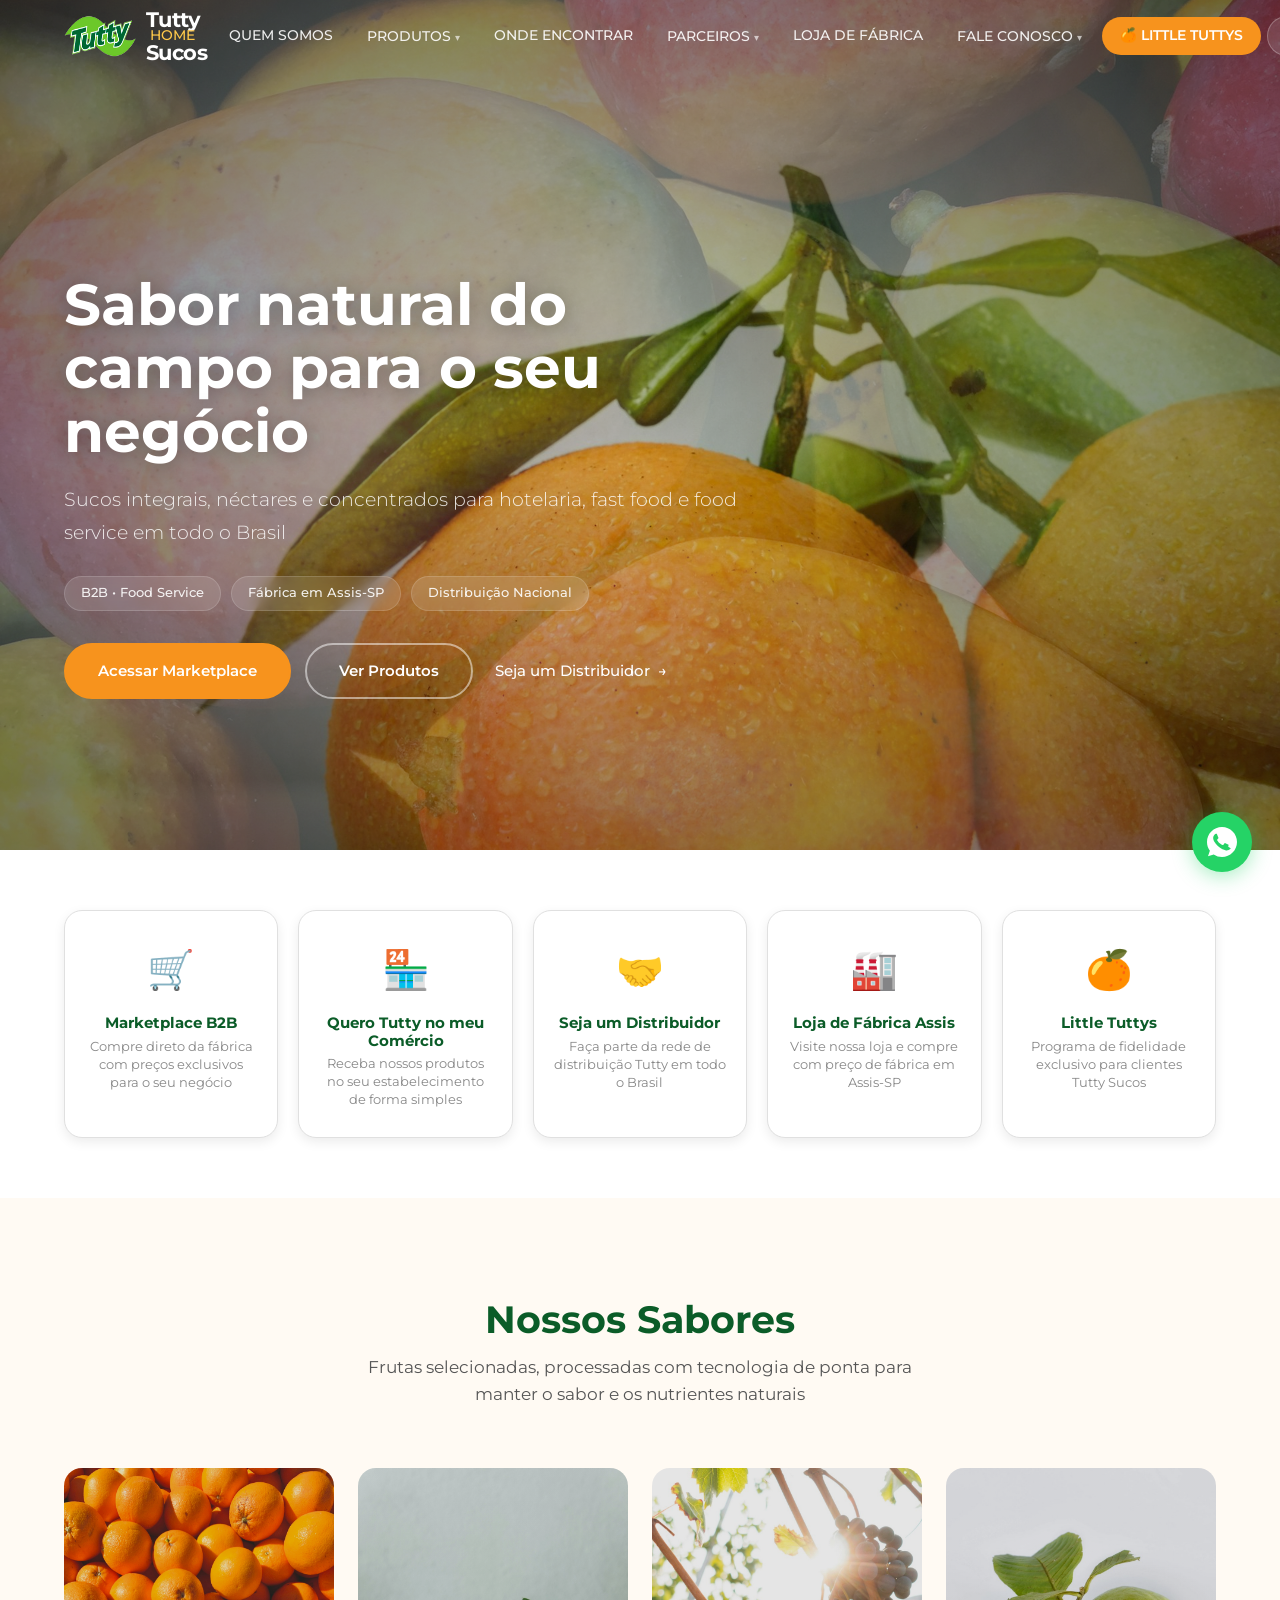
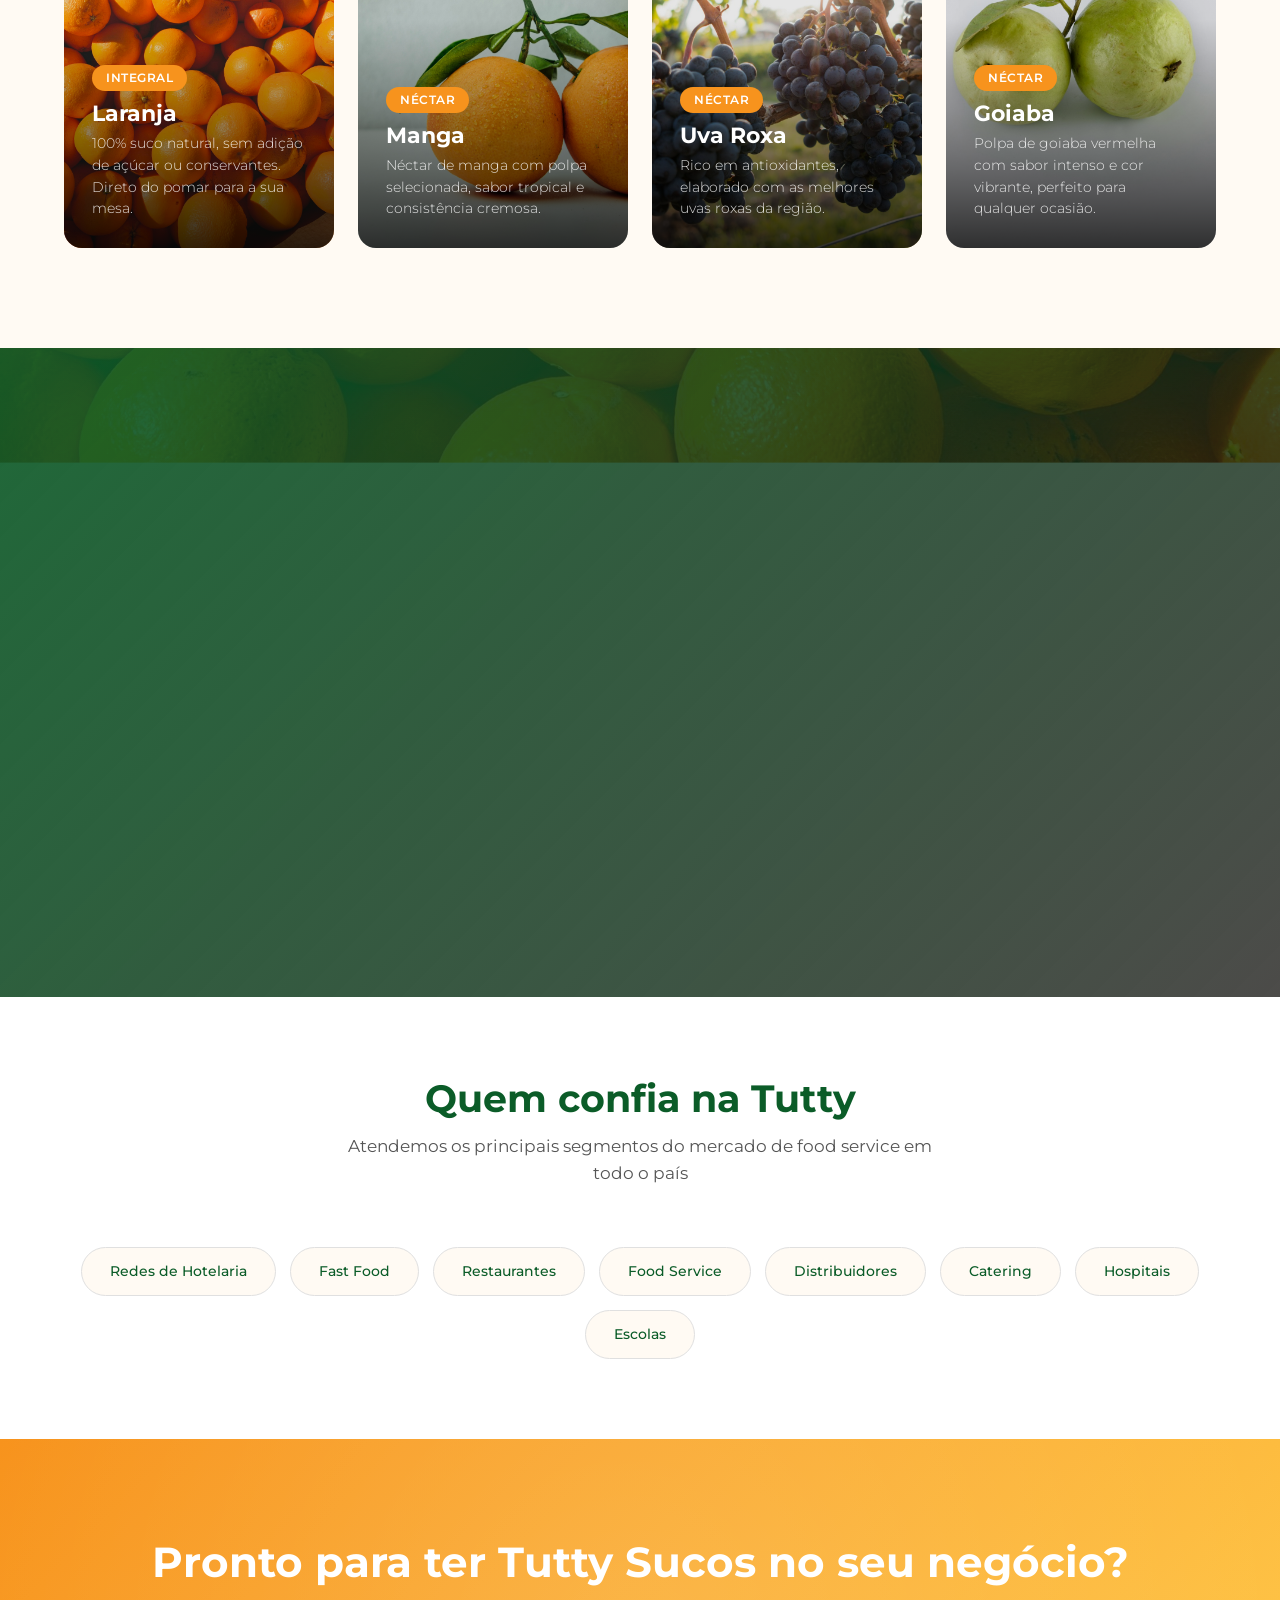
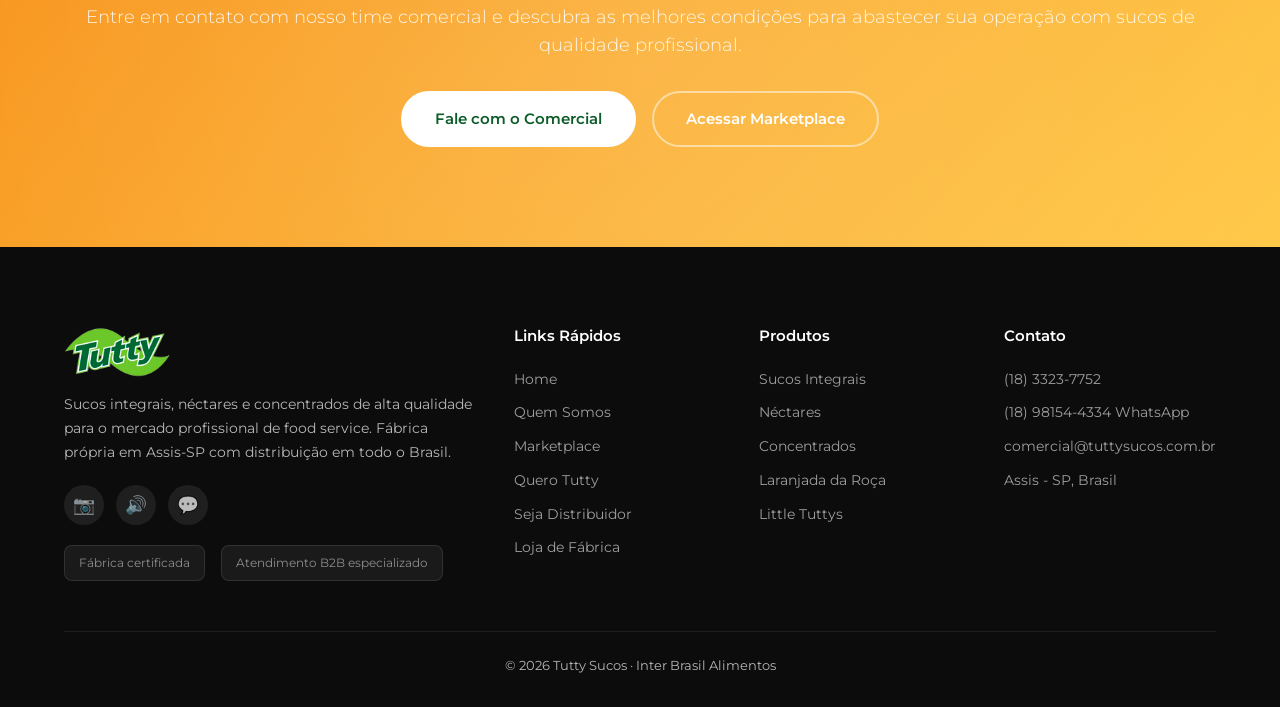
==== index.html @ 02f11715 "fix: broken links, hide prices for non-registered users - Replace all index-new.html references with" ====
<!DOCTYPE html>
<html lang="pt-BR">
<head>
  <meta charset="UTF-8">
  <meta name="viewport" content="width=device-width, initial-scale=1.0">
  <title>Tutty Sucos | Sucos Integrais, Néctares e Concentrados para Food Service</title>
  <meta name="description" content="Tutty Sucos - sucos integrais, néctares e concentrados para hotelaria, fast food e food service. Fábrica em Assis-SP com distribuição nacional. Compre direto no marketplace B2B.">
  <meta name="keywords" content="sucos integrais, néctares, concentrados, food service, hotelaria, fast food, B2B, Tutty Sucos, Assis SP">
  <meta name="author" content="Tutty Sucos - Inter Brasil Alimentos">
  <meta name="robots" content="index, follow">
  <meta property="og:title" content="Tutty Sucos | Sabor Natural do Campo para o Seu Negócio">
  <meta property="og:description" content="Sucos integrais, néctares e concentrados para hotelaria, fast food e food service em todo o Brasil.">
  <meta property="og:type" content="website">
  <meta property="og:image" content="assets/download-5.jpg">
  <link rel="preconnect" href="https://fonts.googleapis.com">
  <link rel="preconnect" href="https://fonts.gstatic.com" crossorigin>
  <link href="https://fonts.googleapis.com/css2?family=Montserrat:wght@300;400;500;600;700&display=swap" rel="stylesheet">
  <link rel="stylesheet" href="style.css">
</head>
<body>

  <!-- ═══════════════════════════════════════════════════
       NAVBAR
       ═══════════════════════════════════════════════════ -->
  <header>
    <nav class="navbar" id="navbar">
      <div class="container">
        <a href="index.html" class="nav-logo">
          <img src="images/brands/logo.png" alt="Tutty Sucos">
          <span>Tutty Sucos</span>
        </a>

        <div class="nav-links">
          <a href="index.html" class="active">HOME</a>

          <a href="#quem-somos">QUEM SOMOS</a>

          <div class="nav-dropdown">
            <a href="marketplace.html">PRODUTOS</a>
            <div class="dropdown-menu">
              <a href="marketplace.html#integrais">Integrais</a>
              <a href="marketplace.html#nectares">Néctares</a>
              <a href="marketplace.html#concentrados">Concentrados</a>
              <a href="marketplace.html#laranjada">Laranjada da Roça</a>
            </div>
          </div>

          <a href="#onde-encontrar">ONDE ENCONTRAR</a>

          <div class="nav-dropdown">
            <a href="#">PARCEIROS</a>
            <div class="dropdown-menu">
              <a href="quero-tutty.html">Quero Tutty</a>
              <a href="seja-distribuidor.html">Seja Distribuidor</a>
            </div>
          </div>

          <a href="loja-fabrica.html">LOJA DE FÁBRICA</a>

          <div class="nav-dropdown">
            <a href="#">FALE CONOSCO</a>
            <div class="dropdown-menu">
              <a href="#contato-comercial">Comercial</a>
              <a href="#contato-sac">SAC</a>
              <a href="#contato-trabalhe">Trabalhe Conosco</a>
            </div>
          </div>

          <a href="little-tuttys.html" class="nav-btn-littletuttys">&#127818; LITTLE TUTTYS</a>
          <a href="marketplace.html" class="nav-btn-marketplace">ACESSAR MARKETPLACE</a>
        </div>

        <button class="nav-toggle" aria-label="Abrir menu">
          <span></span>
          <span></span>
          <span></span>
        </button>
      </div>
    </nav>
  </header>

  <!-- ═══════════════════════════════════════════════════
       MOBILE MENU
       ═══════════════════════════════════════════════════ -->
  <div class="mobile-menu-overlay" id="mobileOverlay"></div>
  <div class="mobile-menu" id="mobileMenu">
    <button class="mobile-menu-close" aria-label="Fechar menu">&times;</button>
    <a href="index.html">HOME</a>
    <a href="#quem-somos">QUEM SOMOS</a>
    <a href="#" class="mobile-accordion-toggle">PRODUTOS</a>
    <div class="mobile-accordion-content">
      <a href="marketplace.html#integrais">Integrais</a>
      <a href="marketplace.html#nectares">Néctares</a>
      <a href="marketplace.html#concentrados">Concentrados</a>
      <a href="marketplace.html#laranjada">Laranjada da Roça</a>
    </div>
    <a href="#onde-encontrar">ONDE ENCONTRAR</a>
    <a href="#" class="mobile-accordion-toggle">PARCEIROS</a>
    <div class="mobile-accordion-content">
      <a href="quero-tutty.html">Quero Tutty</a>
      <a href="seja-distribuidor.html">Seja Distribuidor</a>
    </div>
    <a href="loja-fabrica.html">LOJA DE FÁBRICA</a>
    <a href="#" class="mobile-accordion-toggle">FALE CONOSCO</a>
    <div class="mobile-accordion-content">
      <a href="#contato-comercial">Comercial</a>
      <a href="#contato-sac">SAC</a>
      <a href="#contato-trabalhe">Trabalhe Conosco</a>
    </div>
    <a href="little-tuttys.html" class="nav-btn-littletuttys" style="display:inline-block;margin-top:20px;text-align:center;">&#127818; LITTLE TUTTYS</a>
    <a href="marketplace.html" class="nav-btn-marketplace" style="display:inline-block;margin-top:10px;text-align:center;">ACESSAR MARKETPLACE</a>
  </div>

  <!-- ═══════════════════════════════════════════════════
       HERO SECTION
       ═══════════════════════════════════════════════════ -->
  <main>
    <section class="hero">
      <div class="hero-bg" style="background-image: url('assets/download-5.jpg');"></div>
      <div class="hero-overlay"></div>
      <div class="hero-float" style="background-image: url('assets/download-1-2.jpg');"></div>
      <div class="container">
        <div class="hero-content reveal">
          <h1>Sabor natural do campo para o seu negócio</h1>
          <p>Sucos integrais, néctares e concentrados para hotelaria, fast food e food service em todo o Brasil</p>
          <div class="hero-badges">
            <span class="hero-badge">B2B &bull; Food Service</span>
            <span class="hero-badge">Fábrica em Assis-SP</span>
            <span class="hero-badge">Distribuição Nacional</span>
          </div>
          <div class="hero-buttons">
            <a href="marketplace.html" class="btn btn-primary">Acessar Marketplace</a>
            <a href="marketplace.html" class="btn btn-secondary">Ver Produtos</a>
            <a href="seja-distribuidor.html" class="btn btn-tertiary">Seja um Distribuidor</a>
          </div>
        </div>
      </div>
    </section>

    <!-- ═══════════════════════════════════════════════════
         HUB ACCESS BAR
         ═══════════════════════════════════════════════════ -->
    <section class="hub-bar">
      <div class="container">
        <div class="hub-grid reveal">
          <a href="marketplace.html" class="hub-card reveal reveal-delay-1">
            <span class="hub-icon">&#128722;</span>
            <h3>Marketplace B2B</h3>
            <p>Compre direto da fábrica com preços exclusivos para o seu negócio</p>
          </a>
          <a href="quero-tutty.html" class="hub-card reveal reveal-delay-2">
            <span class="hub-icon">&#127978;</span>
            <h3>Quero Tutty no meu Comércio</h3>
            <p>Receba nossos produtos no seu estabelecimento de forma simples</p>
          </a>
          <a href="seja-distribuidor.html" class="hub-card reveal reveal-delay-3">
            <span class="hub-icon">&#129309;</span>
            <h3>Seja um Distribuidor</h3>
            <p>Faça parte da rede de distribuição Tutty em todo o Brasil</p>
          </a>
          <a href="loja-fabrica.html" class="hub-card reveal reveal-delay-4">
            <span class="hub-icon">&#127981;</span>
            <h3>Loja de Fábrica Assis</h3>
            <p>Visite nossa loja e compre com preço de fábrica em Assis-SP</p>
          </a>
          <a href="little-tuttys.html" class="hub-card reveal reveal-delay-5">
            <span class="hub-icon">&#127818;</span>
            <h3>Little Tuttys</h3>
            <p>Programa de fidelidade exclusivo para clientes Tutty Sucos</p>
          </a>
        </div>
      </div>
    </section>

    <!-- ═══════════════════════════════════════════════════
         SABORES SECTION
         ═══════════════════════════════════════════════════ -->
    <section class="sabores section" id="sabores">
      <div class="container">
        <div class="section-header reveal">
          <h2>Nossos Sabores</h2>
          <p>Frutas selecionadas, processadas com tecnologia de ponta para manter o sabor e os nutrientes naturais</p>
        </div>
        <div class="sabores-grid">
          <div class="sabor-card reveal reveal-delay-1">
            <div class="sabor-card-bg" style="background-image: url('assets/download-2.jpg');"></div>
            <div class="sabor-card-overlay"></div>
            <div class="sabor-card-content">
              <span class="sabor-badge">Integral</span>
              <h3>Laranja</h3>
              <p>100% suco natural, sem adição de açúcar ou conservantes. Direto do pomar para a sua mesa.</p>
            </div>
          </div>
          <div class="sabor-card reveal reveal-delay-2">
            <div class="sabor-card-bg" style="background-image: url('assets/download-5.jpg');"></div>
            <div class="sabor-card-overlay"></div>
            <div class="sabor-card-content">
              <span class="sabor-badge">Néctar</span>
              <h3>Manga</h3>
              <p>Néctar de manga com polpa selecionada, sabor tropical e consistência cremosa.</p>
            </div>
          </div>
          <div class="sabor-card reveal reveal-delay-3">
            <div class="sabor-card-bg" style="background-image: url('assets/Descubra-o-que-a-UVA-faz-com-sua-PELE-3.jpg');"></div>
            <div class="sabor-card-overlay"></div>
            <div class="sabor-card-content">
              <span class="sabor-badge">Néctar</span>
              <h3>Uva Roxa</h3>
              <p>Rico em antioxidantes, elaborado com as melhores uvas roxas da região.</p>
            </div>
          </div>
          <div class="sabor-card reveal reveal-delay-4">
            <div class="sabor-card-bg" style="background-image: url('assets/goiaba-4.jpg');"></div>
            <div class="sabor-card-overlay"></div>
            <div class="sabor-card-content">
              <span class="sabor-badge">Néctar</span>
              <h3>Goiaba</h3>
              <p>Polpa de goiaba vermelha com sabor intenso e cor vibrante, perfeito para qualquer ocasião.</p>
            </div>
          </div>
        </div>
      </div>
    </section>

    <!-- ═══════════════════════════════════════════════════
         PARALLAX SECTION
         ═══════════════════════════════════════════════════ -->
    <section class="parallax-section">
      <div class="parallax-bg" style="background-image: url('assets/download-2.jpg');"></div>
      <div class="parallax-overlay"></div>
      <div class="container">
        <div class="parallax-content">
          <div class="parallax-text reveal">
            <h2>Da fazenda ao seu negócio</h2>
            <p>Controlamos cada etapa da cadeia produtiva, desde a seleção das frutas nos pomares até a entrega no seu estabelecimento. Nossa fábrica em Assis-SP opera com tecnologia de pasteurização que preserva vitaminas, minerais e o sabor autêntico de cada fruta.</p>
            <div class="parallax-badges">
              <span class="parallax-badge">Frutas Selecionadas</span>
              <span class="parallax-badge">Processo Pasteurizado</span>
              <span class="parallax-badge">Entrega Nacional</span>
            </div>
          </div>
          <div class="parallax-card reveal reveal-delay-2">
            <h3>Por que escolher Tutty?</h3>
            <ul>
              <li>Fábrica própria com controle de qualidade rigoroso</li>
              <li>Logística integrada com entrega em todo o Brasil</li>
              <li>Condições especiais para compras recorrentes</li>
              <li>Atendimento comercial especializado em food service</li>
              <li>Embalagens profissionais para hotelaria e restaurantes</li>
              <li>Programa de fidelidade Little Tuttys com benefícios exclusivos</li>
            </ul>
          </div>
        </div>
      </div>
    </section>

    <!-- ═══════════════════════════════════════════════════
         TRUST SECTION
         ═══════════════════════════════════════════════════ -->
    <section class="trust-section section" id="quem-confia">
      <div class="container">
        <div class="section-header reveal">
          <h2>Quem confia na Tutty</h2>
          <p>Atendemos os principais segmentos do mercado de food service em todo o país</p>
        </div>
        <div class="trust-chips reveal">
          <span class="chip">Redes de Hotelaria</span>
          <span class="chip">Fast Food</span>
          <span class="chip">Restaurantes</span>
          <span class="chip">Food Service</span>
          <span class="chip">Distribuidores</span>
          <span class="chip">Catering</span>
          <span class="chip">Hospitais</span>
          <span class="chip">Escolas</span>
        </div>
      </div>
    </section>

    <!-- ═══════════════════════════════════════════════════
         CTA SECTION
         ═══════════════════════════════════════════════════ -->
    <section class="cta-section">
      <div class="container">
        <div class="cta-content reveal">
          <h2>Pronto para ter Tutty Sucos no seu negócio?</h2>
          <p>Entre em contato com nosso time comercial e descubra as melhores condições para abastecer sua operação com sucos de qualidade profissional.</p>
          <div class="cta-buttons">
            <a href="https://wa.me/5518981544334" class="btn btn-white" target="_blank" rel="noopener">Fale com o Comercial</a>
            <a href="marketplace.html" class="btn btn-secondary">Acessar Marketplace</a>
          </div>
        </div>
      </div>
    </section>
  </main>

  <!-- ═══════════════════════════════════════════════════
       FOOTER
       ═══════════════════════════════════════════════════ -->
  <footer class="footer">
    <div class="container">
      <div class="footer-grid reveal">
        <div class="footer-brand">
          <img src="images/brands/logo-footer.png" alt="Tutty Sucos">
          <p>Sucos integrais, néctares e concentrados de alta qualidade para o mercado profissional de food service. Fábrica própria em Assis-SP com distribuição em todo o Brasil.</p>
          <div class="footer-social">
            <a href="https://www.instagram.com/tuttysucos/" target="_blank" rel="noopener" aria-label="Instagram">&#128247;</a>
            <a href="https://www.facebook.com/tuttysucos/" target="_blank" rel="noopener" aria-label="Facebook">&#128266;</a>
            <a href="https://wa.me/5518981544334" target="_blank" rel="noopener" aria-label="WhatsApp">&#128172;</a>
          </div>
          <div class="footer-seals">
            <span class="footer-seal">Fábrica certificada</span>
            <span class="footer-seal">Atendimento B2B especializado</span>
          </div>
        </div>
        <div class="footer-col">
          <h4>Links Rápidos</h4>
          <a href="index.html">Home</a>
          <a href="#quem-somos">Quem Somos</a>
          <a href="marketplace.html">Marketplace</a>
          <a href="quero-tutty.html">Quero Tutty</a>
          <a href="seja-distribuidor.html">Seja Distribuidor</a>
          <a href="loja-fabrica.html">Loja de Fábrica</a>
        </div>
        <div class="footer-col">
          <h4>Produtos</h4>
          <a href="marketplace.html#integrais">Sucos Integrais</a>
          <a href="marketplace.html#nectares">Néctares</a>
          <a href="marketplace.html#concentrados">Concentrados</a>
          <a href="marketplace.html#laranjada">Laranjada da Roça</a>
          <a href="little-tuttys.html">Little Tuttys</a>
        </div>
        <div class="footer-col">
          <h4>Contato</h4>
          <a href="tel:1833237752">(18) 3323-7752</a>
          <a href="https://wa.me/5518981544334" target="_blank" rel="noopener">(18) 98154-4334 WhatsApp</a>
          <a href="mailto:comercial@tuttysucos.com.br">comercial@tuttysucos.com.br</a>
          <a href="#">Assis - SP, Brasil</a>
        </div>
      </div>
      <div class="footer-bottom reveal">
        <p>&copy; 2026 Tutty Sucos &middot; Inter Brasil Alimentos</p>
      </div>
    </div>
  </footer>

  <!-- ═══════════════════════════════════════════════════
       WHATSAPP FLOATING BUTTON
       ═══════════════════════════════════════════════════ -->
  <a href="https://wa.me/5518981544334" class="whatsapp-float" target="_blank" rel="noopener" aria-label="Fale conosco pelo WhatsApp">
    <svg viewBox="0 0 32 32" xmlns="http://www.w3.org/2000/svg">
      <path d="M16.004 0h-.008C7.174 0 0 7.176 0 16c0 3.5 1.132 6.742 3.052 9.38L1.056 31.2l6.064-1.952A15.9 15.9 0 0016.004 32C24.826 32 32 24.822 32 16S24.826 0 16.004 0zm9.31 22.594c-.39 1.1-1.932 2.014-3.164 2.28-.844.18-1.946.322-5.656-1.216-4.746-1.966-7.8-6.78-8.034-7.094-.226-.314-1.896-2.524-1.896-4.814s1.2-3.414 1.626-3.882c.39-.428.924-.624 1.244-.624.15 0 .286.008.408.014.426.018.64.044.92.714.35.836 1.206 2.934 1.312 3.148.108.214.214.494.074.788-.132.3-.25.434-.464.682-.214.248-.418.438-.632.706-.196.232-.418.48-.176.916.242.434 1.076 1.776 2.312 2.878 1.59 1.416 2.928 1.856 3.344 2.062.316.156.694.132.944-.132.318-.338.71-.898 1.108-1.454.282-.396.64-.446.988-.3.352.142 2.234 1.054 2.616 1.246.382.192.636.29.73.446.092.156.092.906-.298 2.006z"/>
    </svg>
  </a>

  <script src="script.js"></script>
</body>
</html>
---- style.css ----
/* ═══════════════════════════════════════════════════
   TUTTY SUCOS — Site Oficial | Global Stylesheet
   ═══════════════════════════════════════════════════ */

/* --- Google Fonts --- */
@import url('https://fonts.googleapis.com/css2?family=Montserrat:wght@300;400;500;600;700&display=swap');

/* --- CSS Variables --- */
:root {
  --green-dark: #0B5C28;
  --green: #166534;
  --green-medium: #3b8d33;
  --green-light: #5fa85a;
  --orange: #f7931d;
  --orange-dark: #e07a0a;
  --yellow: #ffc94a;
  --purple: #6f3c8b;
  --pink-guava: #e8737a;
  --bg: #fffaf3;
  --text: #222222;
  --text-light: #555555;
  --text-muted: #888888;
  --white: #ffffff;
  --dark: #0c0c0c;
  --border: #e0e0e0;
  --shadow: 0 15px 30px rgba(0,0,0,0.15);
  --shadow-sm: 0 4px 12px rgba(0,0,0,0.08);
  --shadow-lg: 0 25px 50px rgba(0,0,0,0.2);
  --radius: 18px;
  --radius-pill: 999px;
  --transition: 0.3s cubic-bezier(0.4, 0, 0.2, 1);
  --container: 1200px;
  --header-h: 72px;
  --font: 'Montserrat', sans-serif;
}

/* --- Reset & Base --- */
*, *::before, *::after { box-sizing: border-box; margin: 0; padding: 0; }
html { scroll-behavior: smooth; font-size: 16px; }
body {
  font-family: var(--font);
  font-weight: 400;
  color: var(--text);
  background: var(--bg);
  line-height: 1.6;
  overflow-x: hidden;
  -webkit-font-smoothing: antialiased;
}
a { text-decoration: none; color: inherit; transition: var(--transition); }
img { max-width: 100%; height: auto; display: block; }
ul, ol { list-style: none; }
button, input, textarea, select {
  font-family: var(--font);
  font-size: 1rem;
  border: none;
  outline: none;
}
button { cursor: pointer; }
h1,h2,h3,h4,h5,h6 { font-weight: 700; line-height: 1.15; }

/* --- Container --- */
.container {
  width: 100%;
  max-width: var(--container);
  margin: 0 auto;
  padding: 0 24px;
}

/* --- Section Spacing --- */
.section {
  padding: 100px 0;
}
.section-dark {
  background: var(--dark);
  color: var(--white);
}

/* ═══════════════════════════════════════════════════
   NAVBAR
   ═══════════════════════════════════════════════════ */
.navbar {
  position: fixed;
  top: 0;
  left: 0;
  width: 100%;
  z-index: 1000;
  background: transparent;
  transition: background 0.4s, box-shadow 0.4s, backdrop-filter 0.4s;
  height: var(--header-h);
}
.navbar.scrolled {
  background: var(--green-dark);
  box-shadow: 0 2px 20px rgba(0,0,0,0.3);
  backdrop-filter: blur(12px);
}
.navbar .container {
  display: flex;
  align-items: center;
  justify-content: space-between;
  height: 100%;
}
.nav-logo {
  display: flex;
  align-items: center;
  gap: 10px;
}
.nav-logo img {
  height: 42px;
}
.nav-logo span {
  font-weight: 700;
  font-size: 1.3rem;
  color: var(--white);
  letter-spacing: -0.5px;
}
.nav-links {
  display: flex;
  align-items: center;
  gap: 6px;
}
.nav-links a {
  color: rgba(255,255,255,0.9);
  font-size: 0.85rem;
  font-weight: 500;
  padding: 8px 14px;
  border-radius: var(--radius-pill);
  white-space: nowrap;
  position: relative;
  transition: var(--transition);
}
.nav-links a:hover {
  color: var(--yellow);
  background: rgba(255,255,255,0.08);
}
.nav-links a.active {
  color: var(--yellow);
}

/* Dropdown */
.nav-dropdown {
  position: relative;
}
.nav-dropdown > a::after {
  content: '▾';
  margin-left: 4px;
  font-size: 0.7em;
  opacity: 0.7;
}
.dropdown-menu {
  position: absolute;
  top: 100%;
  left: 50%;
  transform: translateX(-50%) translateY(8px);
  background: rgba(11,92,40,0.95);
  backdrop-filter: blur(16px);
  border-radius: 14px;
  padding: 10px;
  min-width: 220px;
  opacity: 0;
  visibility: hidden;
  transition: 0.25s ease;
  box-shadow: var(--shadow-lg);
  border: 1px solid rgba(255,255,255,0.1);
}
.nav-dropdown:hover .dropdown-menu,
.nav-dropdown.open .dropdown-menu {
  opacity: 1;
  visibility: visible;
  transform: translateX(-50%) translateY(0);
}
.dropdown-menu a {
  display: block;
  padding: 10px 16px;
  border-radius: 8px;
  font-size: 0.85rem;
  color: rgba(255,255,255,0.85);
}
.dropdown-menu a:hover {
  background: rgba(255,255,255,0.12);
  color: var(--yellow);
}

/* Nav Special Buttons */
.nav-btn-littletuttys {
  background: var(--orange) !important;
  color: var(--white) !important;
  font-weight: 600 !important;
  padding: 8px 18px !important;
  border-radius: var(--radius-pill) !important;
}
.nav-btn-littletuttys:hover {
  background: var(--orange-dark) !important;
  transform: translateY(-1px);
}
.nav-btn-marketplace {
  background: rgba(255,255,255,0.12) !important;
  border: 1px solid rgba(255,255,255,0.25) !important;
  color: var(--white) !important;
  font-weight: 600 !important;
  padding: 8px 18px !important;
  border-radius: var(--radius-pill) !important;
}
.nav-btn-marketplace:hover {
  background: rgba(255,255,255,0.2) !important;
  border-color: var(--yellow) !important;
  color: var(--yellow) !important;
}

/* Mobile Menu Toggle */
.nav-toggle {
  display: none;
  background: none;
  border: none;
  color: var(--white);
  font-size: 1.8rem;
  cursor: pointer;
  padding: 4px;
  line-height: 1;
}
.nav-toggle span {
  display: block;
  width: 26px;
  height: 2px;
  background: var(--white);
  margin: 6px 0;
  border-radius: 2px;
  transition: var(--transition);
}

/* Mobile Menu */
.mobile-menu {
  position: fixed;
  top: 0;
  right: -100%;
  width: 85%;
  max-width: 380px;
  height: 100vh;
  background: var(--green-dark);
  z-index: 2000;
  transition: right 0.4s cubic-bezier(0.4,0,0.2,1);
  overflow-y: auto;
  padding: 80px 30px 40px;
}
.mobile-menu.open {
  right: 0;
}
.mobile-menu-overlay {
  position: fixed;
  inset: 0;
  background: rgba(0,0,0,0.6);
  z-index: 1999;
  opacity: 0;
  visibility: hidden;
  transition: 0.3s;
}
.mobile-menu-overlay.open {
  opacity: 1;
  visibility: visible;
}
.mobile-menu-close {
  position: absolute;
  top: 20px;
  right: 20px;
  background: none;
  border: none;
  color: var(--white);
  font-size: 2rem;
  cursor: pointer;
}
.mobile-menu a {
  display: block;
  color: rgba(255,255,255,0.9);
  padding: 14px 0;
  font-size: 1.05rem;
  font-weight: 500;
  border-bottom: 1px solid rgba(255,255,255,0.08);
}
.mobile-menu a:hover { color: var(--yellow); }
.mobile-accordion-content {
  display: none;
  padding-left: 16px;
}
.mobile-accordion-content.open {
  display: block;
}
.mobile-accordion-toggle::after {
  content: '+';
  float: right;
  font-size: 1.2rem;
  opacity: 0.6;
}
.mobile-accordion-toggle.open::after {
  content: '−';
}

/* ═══════════════════════════════════════════════════
   HERO SECTION
   ═══════════════════════════════════════════════════ */
.hero {
  position: relative;
  min-height: 100vh;
  display: flex;
  align-items: center;
  overflow: hidden;
  padding-top: var(--header-h);
}
.hero-bg {
  position: absolute;
  inset: 0;
  background-size: cover;
  background-position: center;
  background-repeat: no-repeat;
  animation: heroZoom 20s ease-in-out infinite alternate;
  z-index: 0;
}
@keyframes heroZoom {
  0% { transform: scale(1); }
  100% { transform: scale(1.06); }
}
.hero-overlay {
  position: absolute;
  inset: 0;
  background: radial-gradient(ellipse at center, rgba(0,0,0,0.2) 0%, rgba(0,0,0,0.85) 100%);
  z-index: 1;
}
.hero-float {
  position: absolute;
  inset: 0;
  background-size: cover;
  background-position: center;
  mix-blend-mode: screen;
  opacity: 0.35;
  animation: heroFloat 28s ease-in-out infinite alternate;
  z-index: 2;
}
@keyframes heroFloat {
  0% { transform: translate3d(0, 0, 0) scale(1.02); }
  33% { transform: translate3d(15px, -20px, 0) scale(1.04); }
  66% { transform: translate3d(-10px, 10px, 0) scale(1.01); }
  100% { transform: translate3d(5px, -15px, 0) scale(1.03); }
}
.hero-content {
  position: relative;
  z-index: 3;
  max-width: 680px;
  padding: 40px 0;
}
.hero h1 {
  font-size: clamp(2.2rem, 5vw, 3.6rem);
  color: var(--white);
  margin-bottom: 20px;
  font-weight: 700;
  line-height: 1.1;
  text-shadow: 0 2px 20px rgba(0,0,0,0.3);
}
.hero p {
  font-size: clamp(1rem, 2vw, 1.2rem);
  color: rgba(255,255,255,0.85);
  margin-bottom: 28px;
  line-height: 1.7;
  font-weight: 300;
}
.hero-badges {
  display: flex;
  gap: 10px;
  flex-wrap: wrap;
  margin-bottom: 32px;
}
.hero-badge {
  background: rgba(255,255,255,0.12);
  backdrop-filter: blur(8px);
  border: 1px solid rgba(255,255,255,0.15);
  color: rgba(255,255,255,0.9);
  padding: 6px 16px;
  border-radius: var(--radius-pill);
  font-size: 0.8rem;
  font-weight: 500;
}
.hero-buttons {
  display: flex;
  gap: 14px;
  flex-wrap: wrap;
}

/* Hero Compact (sub-pages) */
.hero-compact {
  min-height: 50vh;
  padding: 120px 0 60px;
}
.hero-compact h1 {
  font-size: clamp(1.8rem, 4vw, 2.8rem);
}

/* ═══════════════════════════════════════════════════
   BUTTONS
   ═══════════════════════════════════════════════════ */
.btn {
  display: inline-flex;
  align-items: center;
  gap: 8px;
  padding: 14px 32px;
  border-radius: var(--radius-pill);
  font-weight: 600;
  font-size: 0.95rem;
  transition: var(--transition);
  border: 2px solid transparent;
  cursor: pointer;
  white-space: nowrap;
}
.btn:hover {
  transform: translateY(-2px);
  box-shadow: var(--shadow);
}
.btn-primary {
  background: var(--orange);
  color: var(--white);
  border-color: var(--orange);
}
.btn-primary:hover {
  background: var(--orange-dark);
  border-color: var(--orange-dark);
}
.btn-secondary {
  background: transparent;
  color: var(--white);
  border-color: rgba(255,255,255,0.5);
}
.btn-secondary:hover {
  background: rgba(255,255,255,0.1);
  border-color: var(--white);
}
.btn-tertiary {
  background: transparent;
  color: var(--white);
  border: none;
  padding: 14px 8px;
  font-weight: 500;
}
.btn-tertiary:hover {
  color: var(--yellow);
}
.btn-tertiary::after {
  content: '→';
  transition: transform 0.3s;
}
.btn-tertiary:hover::after {
  transform: translateX(4px);
}
.btn-green {
  background: var(--green-dark);
  color: var(--white);
  border-color: var(--green-dark);
}
.btn-green:hover {
  background: var(--green);
}
.btn-white {
  background: var(--white);
  color: var(--green-dark);
  border-color: var(--white);
}
.btn-white:hover {
  background: var(--bg);
}
.btn-outline-green {
  background: transparent;
  color: var(--green-dark);
  border-color: var(--green-dark);
}
.btn-outline-green:hover {
  background: var(--green-dark);
  color: var(--white);
}
.btn-sm {
  padding: 10px 22px;
  font-size: 0.85rem;
}
.btn-lg {
  padding: 18px 42px;
  font-size: 1.05rem;
}

/* ═══════════════════════════════════════════════════
   HUB ACCESS BAR
   ═══════════════════════════════════════════════════ */
.hub-bar {
  padding: 60px 0;
  background: var(--white);
  margin-top: -50px;
  position: relative;
  z-index: 10;
}
.hub-grid {
  display: grid;
  grid-template-columns: repeat(5, 1fr);
  gap: 20px;
}
.hub-card {
  background: var(--white);
  border-radius: var(--radius);
  padding: 28px 20px;
  text-align: center;
  box-shadow: var(--shadow-sm);
  border: 1px solid var(--border);
  transition: var(--transition);
  cursor: pointer;
  text-decoration: none;
  color: var(--text);
}
.hub-card:hover {
  transform: translateY(-6px);
  box-shadow: var(--shadow);
  border-color: var(--orange);
}
.hub-icon {
  font-size: 2.4rem;
  margin-bottom: 14px;
  display: block;
}
.hub-card h3 {
  font-size: 0.95rem;
  font-weight: 700;
  margin-bottom: 6px;
  color: var(--green-dark);
}
.hub-card p {
  font-size: 0.8rem;
  color: var(--text-muted);
  line-height: 1.4;
}

/* ═══════════════════════════════════════════════════
   SABORES / FLAVOR CARDS
   ═══════════════════════════════════════════════════ */
.sabores {
  padding: 100px 0;
  background: var(--bg);
}
.section-header {
  text-align: center;
  margin-bottom: 60px;
}
.section-header h2 {
  font-size: clamp(1.6rem, 3.5vw, 2.4rem);
  color: var(--green-dark);
  margin-bottom: 12px;
}
.section-header p {
  font-size: 1.05rem;
  color: var(--text-light);
  max-width: 600px;
  margin: 0 auto;
}
.sabores-grid {
  display: grid;
  grid-template-columns: repeat(4, 1fr);
  gap: 24px;
}
.sabor-card {
  position: relative;
  border-radius: var(--radius);
  overflow: hidden;
  height: 380px;
  cursor: pointer;
  transition: var(--transition);
}
.sabor-card:hover {
  transform: translateY(-6px);
  box-shadow: var(--shadow-lg);
}
.sabor-card-bg {
  position: absolute;
  inset: 0;
  background-size: cover;
  background-position: center;
  transition: transform 0.6s ease;
}
.sabor-card:hover .sabor-card-bg {
  transform: scale(1.08);
}
.sabor-card-overlay {
  position: absolute;
  inset: 0;
  background: linear-gradient(to top, rgba(0,0,0,0.8) 0%, rgba(0,0,0,0.1) 60%);
  z-index: 1;
}
.sabor-card-content {
  position: absolute;
  bottom: 0;
  left: 0;
  right: 0;
  padding: 28px;
  z-index: 2;
  color: var(--white);
}
.sabor-badge {
  display: inline-block;
  background: var(--orange);
  color: var(--white);
  padding: 4px 14px;
  border-radius: var(--radius-pill);
  font-size: 0.72rem;
  font-weight: 600;
  text-transform: uppercase;
  letter-spacing: 0.5px;
  margin-bottom: 10px;
}
.sabor-card h3 {
  font-size: 1.4rem;
  margin-bottom: 6px;
}
.sabor-card p {
  font-size: 0.85rem;
  opacity: 0.85;
  font-weight: 300;
}

/* ═══════════════════════════════════════════════════
   PARALLAX SECTION
   ═══════════════════════════════════════════════════ */
.parallax-section {
  position: relative;
  padding: 120px 0;
  overflow: hidden;
}
.parallax-bg {
  position: absolute;
  inset: -50px 0;
  background-size: cover;
  background-position: center;
  background-attachment: fixed;
  z-index: 0;
}
.parallax-overlay {
  position: absolute;
  inset: 0;
  background: linear-gradient(135deg, rgba(11,92,40,0.92) 0%, rgba(0,0,0,0.7) 100%);
  z-index: 1;
}
.parallax-content {
  position: relative;
  z-index: 2;
  display: grid;
  grid-template-columns: 1fr 1fr;
  gap: 60px;
  align-items: center;
}
.parallax-text h2 {
  font-size: clamp(1.6rem, 3vw, 2.4rem);
  color: var(--white);
  margin-bottom: 20px;
}
.parallax-text p {
  color: rgba(255,255,255,0.8);
  font-size: 1rem;
  line-height: 1.8;
  margin-bottom: 28px;
  font-weight: 300;
}
.parallax-badges {
  display: flex;
  gap: 12px;
  flex-wrap: wrap;
}
.parallax-badge {
  background: rgba(255,255,255,0.12);
  backdrop-filter: blur(8px);
  border: 1px solid rgba(255,255,255,0.15);
  padding: 10px 20px;
  border-radius: var(--radius-pill);
  color: var(--white);
  font-size: 0.85rem;
  font-weight: 500;
}
.parallax-card {
  background: rgba(255,255,255,0.08);
  backdrop-filter: blur(12px);
  border: 1px solid rgba(255,255,255,0.12);
  border-radius: var(--radius);
  padding: 36px;
  color: var(--white);
}
.parallax-card h3 {
  font-size: 1.3rem;
  margin-bottom: 20px;
  color: var(--yellow);
}
.parallax-card ul {
  list-style: none;
}
.parallax-card li {
  padding: 10px 0;
  border-bottom: 1px solid rgba(255,255,255,0.08);
  font-size: 0.92rem;
  font-weight: 300;
  display: flex;
  align-items: center;
  gap: 10px;
}
.parallax-card li::before {
  content: '✓';
  color: var(--yellow);
  font-weight: 700;
}

/* ═══════════════════════════════════════════════════
   TRUST / CHIPS SECTION
   ═══════════════════════════════════════════════════ */
.trust-section {
  padding: 80px 0;
  background: var(--white);
}
.trust-chips {
  display: flex;
  flex-wrap: wrap;
  gap: 14px;
  justify-content: center;
}
.chip {
  background: var(--bg);
  border: 1px solid var(--border);
  padding: 12px 28px;
  border-radius: var(--radius-pill);
  font-size: 0.9rem;
  font-weight: 500;
  color: var(--green-dark);
  transition: var(--transition);
  cursor: default;
}
.chip:hover {
  background: var(--green-dark);
  color: var(--white);
  border-color: var(--green-dark);
  transform: translateY(-2px);
}

/* ═══════════════════════════════════════════════════
   CTA SECTION
   ═══════════════════════════════════════════════════ */
.cta-section {
  padding: 100px 0;
  background: linear-gradient(135deg, var(--orange) 0%, var(--yellow) 100%);
  text-align: center;
  position: relative;
  overflow: hidden;
}
.cta-section::before {
  content: '';
  position: absolute;
  top: -50%;
  left: -50%;
  width: 200%;
  height: 200%;
  background: radial-gradient(circle, rgba(255,255,255,0.1) 0%, transparent 50%);
  animation: ctaShine 8s linear infinite;
}
@keyframes ctaShine {
  0% { transform: rotate(0deg); }
  100% { transform: rotate(360deg); }
}
.cta-content {
  position: relative;
  z-index: 1;
}
.cta-section h2 {
  font-size: clamp(1.6rem, 3.5vw, 2.6rem);
  color: var(--white);
  margin-bottom: 16px;
}
.cta-section p {
  font-size: 1.1rem;
  color: rgba(255,255,255,0.9);
  margin-bottom: 32px;
  font-weight: 300;
}
.cta-buttons {
  display: flex;
  gap: 16px;
  justify-content: center;
  flex-wrap: wrap;
}

/* ═══════════════════════════════════════════════════
   BENEFITS GRID
   ═══════════════════════════════════════════════════ */
.benefits-grid {
  display: grid;
  grid-template-columns: repeat(auto-fit, minmax(260px, 1fr));
  gap: 24px;
}
.benefit-card {
  background: var(--white);
  border-radius: var(--radius);
  padding: 36px 28px;
  box-shadow: var(--shadow-sm);
  border: 1px solid var(--border);
  transition: var(--transition);
  text-align: center;
}
.benefit-card:hover {
  transform: translateY(-6px);
  box-shadow: var(--shadow);
  border-color: var(--orange);
}
.benefit-icon {
  width: 64px;
  height: 64px;
  background: linear-gradient(135deg, var(--green-dark), var(--green-medium));
  border-radius: 16px;
  display: flex;
  align-items: center;
  justify-content: center;
  margin: 0 auto 20px;
  font-size: 1.8rem;
  color: var(--white);
}
.benefit-card h3 {
  font-size: 1.05rem;
  color: var(--green-dark);
  margin-bottom: 10px;
}
.benefit-card p {
  font-size: 0.88rem;
  color: var(--text-light);
  line-height: 1.6;
}

/* ═══════════════════════════════════════════════════
   TIMELINE
   ═══════════════════════════════════════════════════ */
.timeline {
  display: flex;
  justify-content: space-between;
  position: relative;
  max-width: 900px;
  margin: 0 auto;
}
.timeline::before {
  content: '';
  position: absolute;
  top: 40px;
  left: 60px;
  right: 60px;
  height: 3px;
  background: var(--border);
}
.timeline-step {
  text-align: center;
  position: relative;
  z-index: 1;
  flex: 1;
  padding: 0 10px;
}
.timeline-num {
  width: 80px;
  height: 80px;
  background: linear-gradient(135deg, var(--green-dark), var(--green-medium));
  border-radius: 50%;
  display: flex;
  align-items: center;
  justify-content: center;
  margin: 0 auto 16px;
  font-size: 1.4rem;
  font-weight: 700;
  color: var(--white);
  box-shadow: 0 4px 15px rgba(11,92,40,0.3);
}
.timeline-step h3 {
  font-size: 0.95rem;
  color: var(--green-dark);
  margin-bottom: 6px;
}
.timeline-step p {
  font-size: 0.82rem;
  color: var(--text-muted);
}

/* ═══════════════════════════════════════════════════
   FORMS
   ═══════════════════════════════════════════════════ */
.form-section {
  padding: 80px 0;
  background: var(--white);
}
.form-container {
  max-width: 680px;
  margin: 0 auto;
  background: var(--white);
  border-radius: var(--radius);
  padding: 48px;
  box-shadow: var(--shadow);
  border: 1px solid var(--border);
}
.form-grid {
  display: grid;
  grid-template-columns: 1fr 1fr;
  gap: 20px;
}
.form-group {
  margin-bottom: 20px;
}
.form-group.full {
  grid-column: 1 / -1;
}
.form-group label {
  display: block;
  font-size: 0.85rem;
  font-weight: 600;
  color: var(--text);
  margin-bottom: 6px;
}
.form-group input,
.form-group select,
.form-group textarea {
  width: 100%;
  padding: 12px 16px;
  border: 2px solid var(--border);
  border-radius: 12px;
  font-size: 0.95rem;
  background: var(--bg);
  transition: var(--transition);
  color: var(--text);
}
.form-group input:focus,
.form-group select:focus,
.form-group textarea:focus {
  border-color: var(--green);
  box-shadow: 0 0 0 3px rgba(22,101,52,0.1);
}
.form-group textarea {
  min-height: 120px;
  resize: vertical;
}
.form-note {
  text-align: center;
  margin-top: 20px;
  font-size: 0.85rem;
  color: var(--text-muted);
}

/* ═══════════════════════════════════════════════════
   ACCORDION (FAQ)
   ═══════════════════════════════════════════════════ */
.accordion {
  max-width: 740px;
  margin: 0 auto;
}
.accordion-item {
  border-bottom: 1px solid var(--border);
}
.accordion-trigger {
  width: 100%;
  background: none;
  padding: 20px 0;
  display: flex;
  justify-content: space-between;
  align-items: center;
  font-size: 1rem;
  font-weight: 600;
  color: var(--text);
  cursor: pointer;
  text-align: left;
}
.accordion-trigger::after {
  content: '+';
  font-size: 1.5rem;
  color: var(--green);
  transition: var(--transition);
  flex-shrink: 0;
  margin-left: 16px;
}
.accordion-trigger.active::after {
  content: '−';
  transform: rotate(180deg);
}
.accordion-content {
  max-height: 0;
  overflow: hidden;
  transition: max-height 0.35s ease;
}
.accordion-content p {
  padding: 0 0 20px;
  font-size: 0.92rem;
  color: var(--text-light);
  line-height: 1.7;
}

/* ═══════════════════════════════════════════════════
   LOGIN BOX
   ═══════════════════════════════════════════════════ */
.login-box {
  max-width: 440px;
  margin: -40px auto 60px;
  background: var(--white);
  border-radius: var(--radius);
  padding: 42px;
  box-shadow: var(--shadow-lg);
  position: relative;
  z-index: 10;
  border: 1px solid var(--border);
}
.login-box h2 {
  text-align: center;
  font-size: 1.3rem;
  color: var(--green-dark);
  margin-bottom: 28px;
}
.login-box .form-group {
  margin-bottom: 18px;
}
.login-box .btn {
  width: 100%;
  justify-content: center;
}
.login-links {
  text-align: center;
  margin-top: 20px;
  font-size: 0.85rem;
}
.login-links a {
  color: var(--green);
  font-weight: 500;
}
.login-links a:hover {
  color: var(--orange);
}

/* ═══════════════════════════════════════════════════
   PRODUCT GRID (Marketplace/Loja)
   ═══════════════════════════════════════════════════ */
.products-grid {
  display: grid;
  grid-template-columns: repeat(4, 1fr);
  gap: 24px;
}
.product-card {
  background: var(--white);
  border-radius: var(--radius);
  overflow: hidden;
  box-shadow: var(--shadow-sm);
  border: 1px solid var(--border);
  transition: var(--transition);
}
.product-card:hover {
  transform: translateY(-4px);
  box-shadow: var(--shadow);
}
.product-img {
  height: 200px;
  background: linear-gradient(135deg, #f0f7f0, #e8f5e8);
  display: flex;
  align-items: center;
  justify-content: center;
  overflow: hidden;
}
.product-img img {
  max-height: 160px;
  object-fit: contain;
  transition: transform 0.4s;
}
.product-card:hover .product-img img {
  transform: scale(1.08);
}
.product-info {
  padding: 20px;
}
.product-info h3 {
  font-size: 0.95rem;
  color: var(--text);
  margin-bottom: 4px;
}
.product-volume {
  font-size: 0.8rem;
  color: var(--text-muted);
  margin-bottom: 10px;
}
.product-price {
  font-size: 1.1rem;
  font-weight: 700;
  color: var(--green-dark);
  margin-bottom: 12px;
}
.product-price .old {
  font-size: 0.8rem;
  color: var(--text-muted);
  text-decoration: line-through;
  font-weight: 400;
  margin-left: 6px;
}

/* Little Tuttys badge on product */
.littletuttys-badge {
  display: inline-flex;
  align-items: center;
  gap: 4px;
  background: #fff3e0;
  color: var(--orange);
  padding: 4px 10px;
  border-radius: var(--radius-pill);
  font-size: 0.72rem;
  font-weight: 600;
  margin-bottom: 10px;
}

/* ═══════════════════════════════════════════════════
   MAP SVG
   ═══════════════════════════════════════════════════ */
.map-section {
  padding: 80px 0;
  background: var(--bg);
  text-align: center;
}
.map-container {
  max-width: 600px;
  margin: 0 auto;
}
.map-state {
  fill: #ddd;
  stroke: #fff;
  stroke-width: 1;
  transition: fill 0.3s;
  cursor: pointer;
}
.map-state.active {
  fill: var(--green);
}
.map-state:hover {
  fill: var(--orange);
}
.map-tooltip {
  position: absolute;
  background: var(--dark);
  color: var(--white);
  padding: 10px 16px;
  border-radius: 8px;
  font-size: 0.82rem;
  pointer-events: none;
  z-index: 100;
  white-space: nowrap;
}

/* ═══════════════════════════════════════════════════
   LITTLE TUTTYS SPECIFIC
   ═══════════════════════════════════════════════════ */
.levels-grid {
  display: grid;
  grid-template-columns: repeat(3, 1fr);
  gap: 24px;
}
.level-card {
  background: var(--white);
  border-radius: var(--radius);
  padding: 36px 28px;
  text-align: center;
  box-shadow: var(--shadow-sm);
  border: 2px solid var(--border);
  transition: var(--transition);
}
.level-card:hover {
  transform: translateY(-6px);
  box-shadow: var(--shadow);
}
.level-card.semente { border-top: 4px solid #8bc34a; }
.level-card.fruta { border-top: 4px solid var(--orange); }
.level-card.suco { border-top: 4px solid var(--yellow); }
.level-emoji {
  font-size: 3rem;
  margin-bottom: 14px;
  display: block;
}
.level-card h3 {
  font-size: 1.15rem;
  color: var(--green-dark);
  margin-bottom: 6px;
}
.level-range {
  font-size: 0.82rem;
  color: var(--text-muted);
  margin-bottom: 16px;
}
.level-card ul {
  text-align: left;
}
.level-card li {
  padding: 6px 0;
  font-size: 0.85rem;
  color: var(--text-light);
  display: flex;
  align-items: flex-start;
  gap: 8px;
}
.level-card li::before {
  content: '✓';
  color: var(--green-medium);
  font-weight: 700;
  flex-shrink: 0;
}

/* Resgate Grid */
.resgate-grid {
  display: grid;
  grid-template-columns: repeat(auto-fit, minmax(220px, 1fr));
  gap: 20px;
}
.resgate-card {
  background: var(--white);
  border-radius: var(--radius);
  padding: 24px;
  text-align: center;
  box-shadow: var(--shadow-sm);
  border: 1px solid var(--border);
  transition: var(--transition);
}
.resgate-card:hover {
  transform: translateY(-4px);
  box-shadow: var(--shadow);
}
.resgate-points {
  background: linear-gradient(135deg, var(--orange), var(--yellow));
  color: var(--white);
  width: 56px;
  height: 56px;
  border-radius: 50%;
  display: flex;
  align-items: center;
  justify-content: center;
  font-weight: 700;
  font-size: 1.1rem;
  margin: 0 auto 14px;
}
.resgate-card h4 {
  font-size: 0.92rem;
  color: var(--text);
  margin-bottom: 4px;
}
.resgate-card p {
  font-size: 0.8rem;
  color: var(--text-muted);
}

/* Missions */
.missions-grid {
  display: grid;
  grid-template-columns: repeat(2, 1fr);
  gap: 16px;
}
.mission-card {
  background: var(--white);
  border-radius: 14px;
  padding: 20px 24px;
  display: flex;
  align-items: center;
  gap: 16px;
  box-shadow: var(--shadow-sm);
  border: 1px solid var(--border);
  transition: var(--transition);
}
.mission-card:hover {
  border-color: var(--orange);
}
.mission-emoji {
  font-size: 2rem;
  flex-shrink: 0;
}
.mission-card h4 {
  font-size: 0.88rem;
  color: var(--text);
  margin-bottom: 3px;
}
.mission-card p {
  font-size: 0.78rem;
  color: var(--green);
  font-weight: 600;
}

/* ═══════════════════════════════════════════════════
   REQUIREMENTS LIST
   ═══════════════════════════════════════════════════ */
.requirements-list {
  max-width: 600px;
  margin: 0 auto;
}
.requirements-list li {
  display: flex;
  align-items: flex-start;
  gap: 14px;
  padding: 14px 0;
  border-bottom: 1px solid var(--border);
  font-size: 0.95rem;
  color: var(--text);
}
.requirements-list li::before {
  content: '●';
  color: var(--green);
  font-weight: 700;
  flex-shrink: 0;
  margin-top: 2px;
}

/* ═══════════════════════════════════════════════════
   FOOTER
   ═══════════════════════════════════════════════════ */
.footer {
  background: var(--dark);
  color: rgba(255,255,255,0.7);
  padding: 80px 0 30px;
}
.footer-grid {
  display: grid;
  grid-template-columns: 2fr 1fr 1fr 1fr;
  gap: 40px;
  margin-bottom: 50px;
}
.footer-brand img {
  height: 50px;
  margin-bottom: 16px;
}
.footer-brand p {
  font-size: 0.88rem;
  line-height: 1.7;
  margin-bottom: 20px;
}
.footer-social {
  display: flex;
  gap: 12px;
}
.footer-social a {
  width: 40px;
  height: 40px;
  background: rgba(255,255,255,0.08);
  border-radius: 50%;
  display: flex;
  align-items: center;
  justify-content: center;
  font-size: 1.1rem;
  color: rgba(255,255,255,0.7);
  transition: var(--transition);
}
.footer-social a:hover {
  background: var(--orange);
  color: var(--white);
  transform: translateY(-2px);
}
.footer-col h4 {
  color: var(--white);
  font-size: 0.95rem;
  margin-bottom: 18px;
  font-weight: 600;
}
.footer-col a {
  display: block;
  padding: 6px 0;
  font-size: 0.85rem;
  color: rgba(255,255,255,0.6);
  transition: var(--transition);
}
.footer-col a:hover {
  color: var(--yellow);
  padding-left: 4px;
}
.footer-seals {
  display: flex;
  gap: 16px;
  margin-top: 20px;
}
.footer-seal {
  background: rgba(255,255,255,0.06);
  border: 1px solid rgba(255,255,255,0.1);
  padding: 8px 14px;
  border-radius: 8px;
  font-size: 0.72rem;
  color: rgba(255,255,255,0.5);
}
.footer-bottom {
  border-top: 1px solid rgba(255,255,255,0.08);
  padding-top: 24px;
  text-align: center;
  font-size: 0.8rem;
}

/* ═══════════════════════════════════════════════════
   WHATSAPP FLOATING BUTTON
   ═══════════════════════════════════════════════════ */
.whatsapp-float {
  position: fixed;
  bottom: 28px;
  right: 28px;
  width: 60px;
  height: 60px;
  background: #25D366;
  border-radius: 50%;
  display: flex;
  align-items: center;
  justify-content: center;
  z-index: 999;
  box-shadow: 0 4px 20px rgba(37,211,102,0.4);
  transition: var(--transition);
  color: var(--white);
  font-size: 1.6rem;
}
.whatsapp-float:hover {
  transform: scale(1.1);
  box-shadow: 0 6px 30px rgba(37,211,102,0.5);
}
.whatsapp-float svg {
  width: 30px;
  height: 30px;
  fill: var(--white);
}

/* ═══════════════════════════════════════════════════
   SCROLL REVEAL ANIMATIONS
   ═══════════════════════════════════════════════════ */
.reveal {
  opacity: 0;
  transform: translateY(30px);
  transition: opacity 0.8s ease, transform 0.8s ease;
}
.reveal.visible {
  opacity: 1;
  transform: translateY(0);
}
.reveal-delay-1 { transition-delay: 0.1s; }
.reveal-delay-2 { transition-delay: 0.2s; }
.reveal-delay-3 { transition-delay: 0.3s; }
.reveal-delay-4 { transition-delay: 0.4s; }
.reveal-delay-5 { transition-delay: 0.5s; }

/* ═══════════════════════════════════════════════════
   LOCATION / MAP EMBED
   ═══════════════════════════════════════════════════ */
.location-grid {
  display: grid;
  grid-template-columns: 1fr 1fr;
  gap: 40px;
  align-items: center;
}
.location-map {
  border-radius: var(--radius);
  overflow: hidden;
  box-shadow: var(--shadow);
  height: 350px;
  background: #e8e8e8;
}
.location-map iframe {
  width: 100%;
  height: 100%;
  border: 0;
}
.location-info h3 {
  font-size: 1.2rem;
  color: var(--green-dark);
  margin-bottom: 16px;
}
.location-info p {
  font-size: 0.92rem;
  color: var(--text-light);
  line-height: 1.7;
  margin-bottom: 8px;
}

/* ═══════════════════════════════════════════════════
   SIDEBAR LAYOUT (Marketplace)
   ═══════════════════════════════════════════════════ */
.marketplace-layout {
  display: grid;
  grid-template-columns: 240px 1fr;
  gap: 30px;
  padding: 40px 0;
}
.marketplace-sidebar {
  background: var(--white);
  border-radius: var(--radius);
  padding: 24px;
  box-shadow: var(--shadow-sm);
  border: 1px solid var(--border);
  align-self: start;
  position: sticky;
  top: calc(var(--header-h) + 20px);
}
.marketplace-sidebar a {
  display: flex;
  align-items: center;
  gap: 10px;
  padding: 12px 14px;
  border-radius: 10px;
  font-size: 0.88rem;
  font-weight: 500;
  color: var(--text);
  transition: var(--transition);
}
.marketplace-sidebar a:hover,
.marketplace-sidebar a.active {
  background: rgba(22,101,52,0.08);
  color: var(--green-dark);
}
.marketplace-sidebar a.active {
  font-weight: 600;
}
.order-summary-bar {
  position: fixed;
  bottom: 0;
  left: 0;
  right: 0;
  background: var(--green-dark);
  color: var(--white);
  padding: 14px 24px;
  display: flex;
  align-items: center;
  justify-content: space-between;
  z-index: 900;
  box-shadow: 0 -4px 20px rgba(0,0,0,0.2);
}

/* ═══════════════════════════════════════════════════
   UTILITY CLASSES
   ═══════════════════════════════════════════════════ */
.text-center { text-align: center; }
.text-left { text-align: left; }
.mb-0 { margin-bottom: 0; }
.mb-1 { margin-bottom: 8px; }
.mb-2 { margin-bottom: 16px; }
.mb-3 { margin-bottom: 24px; }
.mb-4 { margin-bottom: 32px; }
.mb-5 { margin-bottom: 48px; }
.mt-3 { margin-top: 24px; }
.mt-4 { margin-top: 32px; }
.pt-0 { padding-top: 0; }
.gap-sm { gap: 12px; }
.d-flex { display: flex; }
.flex-wrap { flex-wrap: wrap; }
.justify-center { justify-content: center; }
.align-center { align-items: center; }

/* ═══════════════════════════════════════════════════
   RESPONSIVE — Mobile First
   ═══════════════════════════════════════════════════ */
@media (max-width: 1200px) {
  .hub-grid { grid-template-columns: repeat(3, 1fr); }
  .products-grid { grid-template-columns: repeat(3, 1fr); }
  .footer-grid { grid-template-columns: 1fr 1fr; gap: 30px; }
}

@media (max-width: 900px) {
  .nav-links { display: none; }
  .nav-toggle { display: block; }
  .hub-grid { grid-template-columns: repeat(2, 1fr); }
  .sabores-grid { grid-template-columns: repeat(2, 1fr); }
  .parallax-content { grid-template-columns: 1fr; }
  .products-grid { grid-template-columns: repeat(2, 1fr); }
  .levels-grid { grid-template-columns: 1fr; }
  .missions-grid { grid-template-columns: 1fr; }
  .form-grid { grid-template-columns: 1fr; }
  .location-grid { grid-template-columns: 1fr; }
  .marketplace-layout { grid-template-columns: 1fr; }
  .marketplace-sidebar { position: static; }
  .timeline { flex-direction: column; gap: 30px; }
  .timeline::before { display: none; }
  .footer-grid { grid-template-columns: 1fr; }
  .parallax-bg { background-attachment: scroll; }
}

@media (max-width: 768px) {
  .section { padding: 60px 0; }
  .hero-content { padding: 20px 0; }
  .sabores-grid { grid-template-columns: 1fr; }
  .sabor-card { height: 280px; }
  .hub-grid { grid-template-columns: 1fr 1fr; }
  .form-container { padding: 28px 20px; }
  .login-box { padding: 28px 24px; margin: -30px 16px 40px; }
  .products-grid { grid-template-columns: repeat(2, 1fr); gap: 14px; }
}

@media (max-width: 520px) {
  :root { --header-h: 64px; }
  .container { padding: 0 16px; }
  .hub-grid { grid-template-columns: 1fr; }
  .products-grid { grid-template-columns: 1fr; }
  .hero-buttons { flex-direction: column; }
  .btn { padding: 12px 24px; font-size: 0.9rem; }
  .cta-buttons { flex-direction: column; align-items: center; }
  .footer-seals { flex-direction: column; }
  .resgate-grid { grid-template-columns: 1fr 1fr; }
}
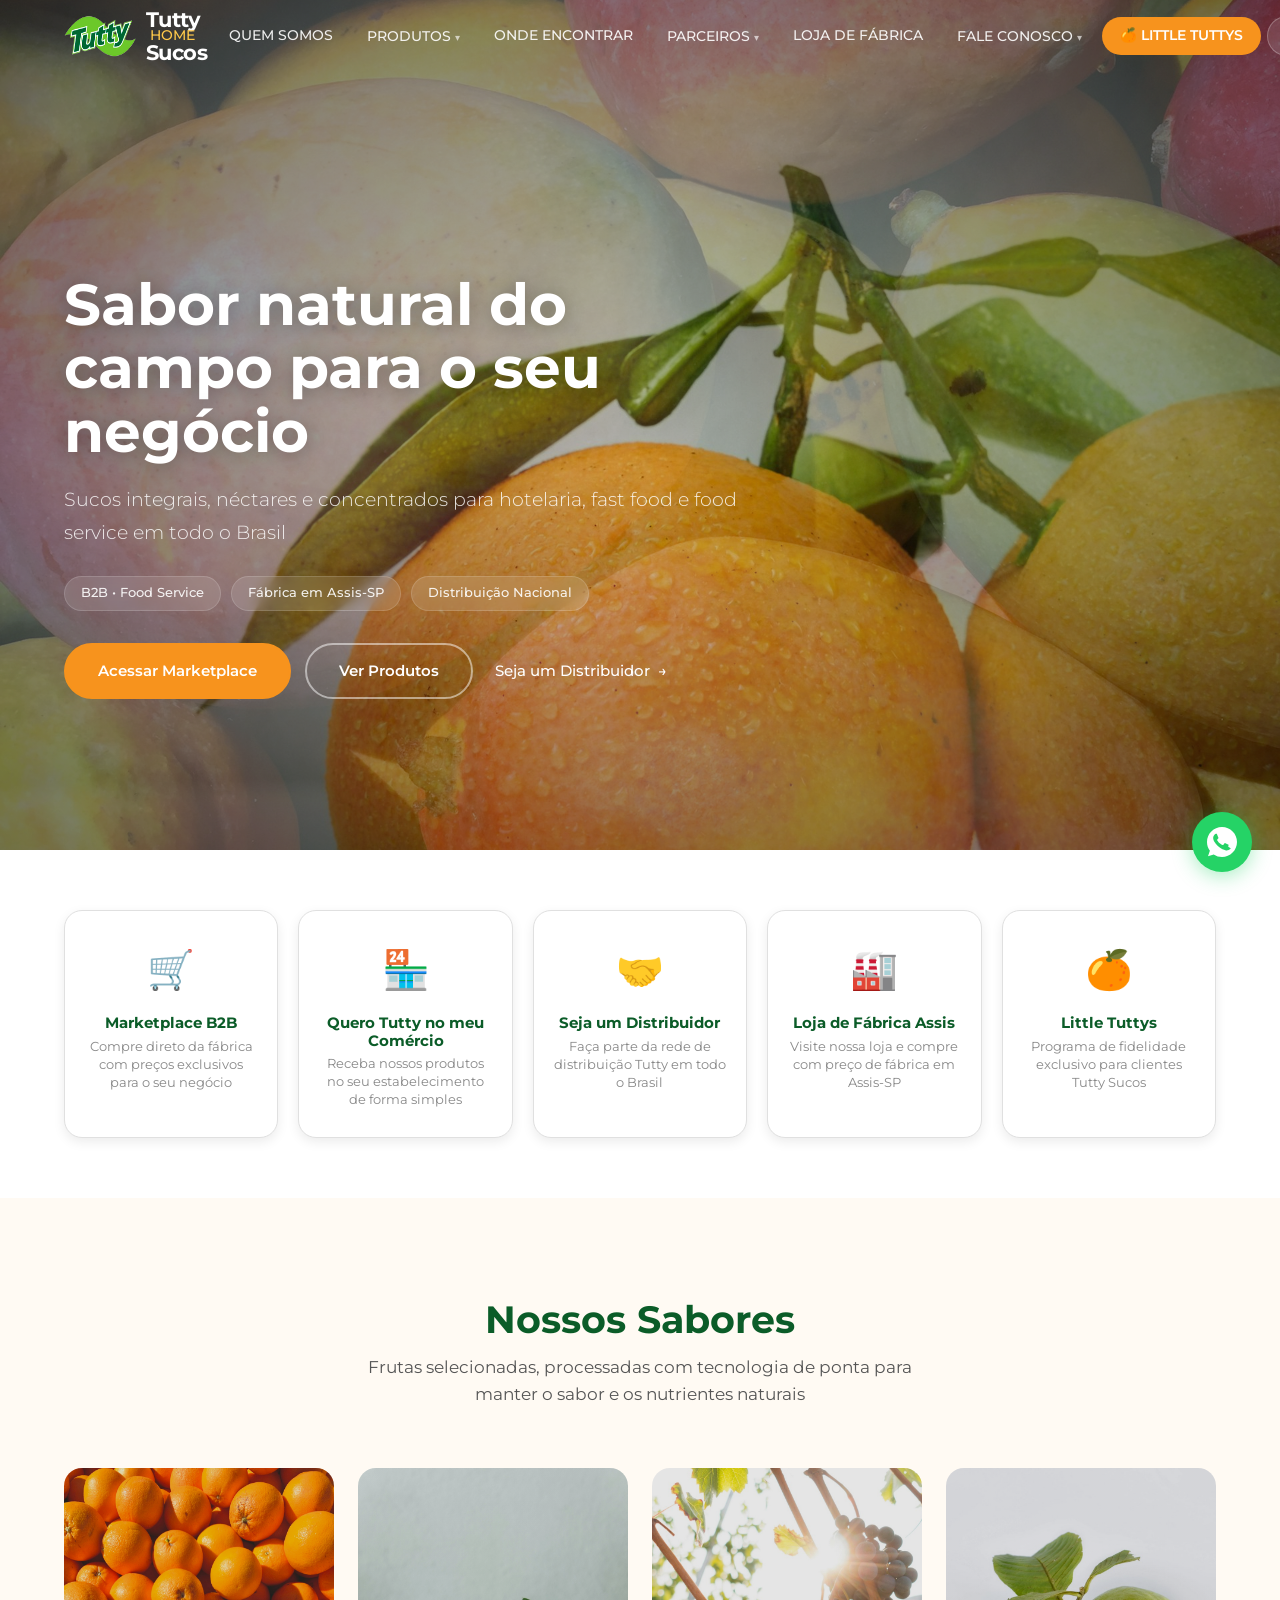
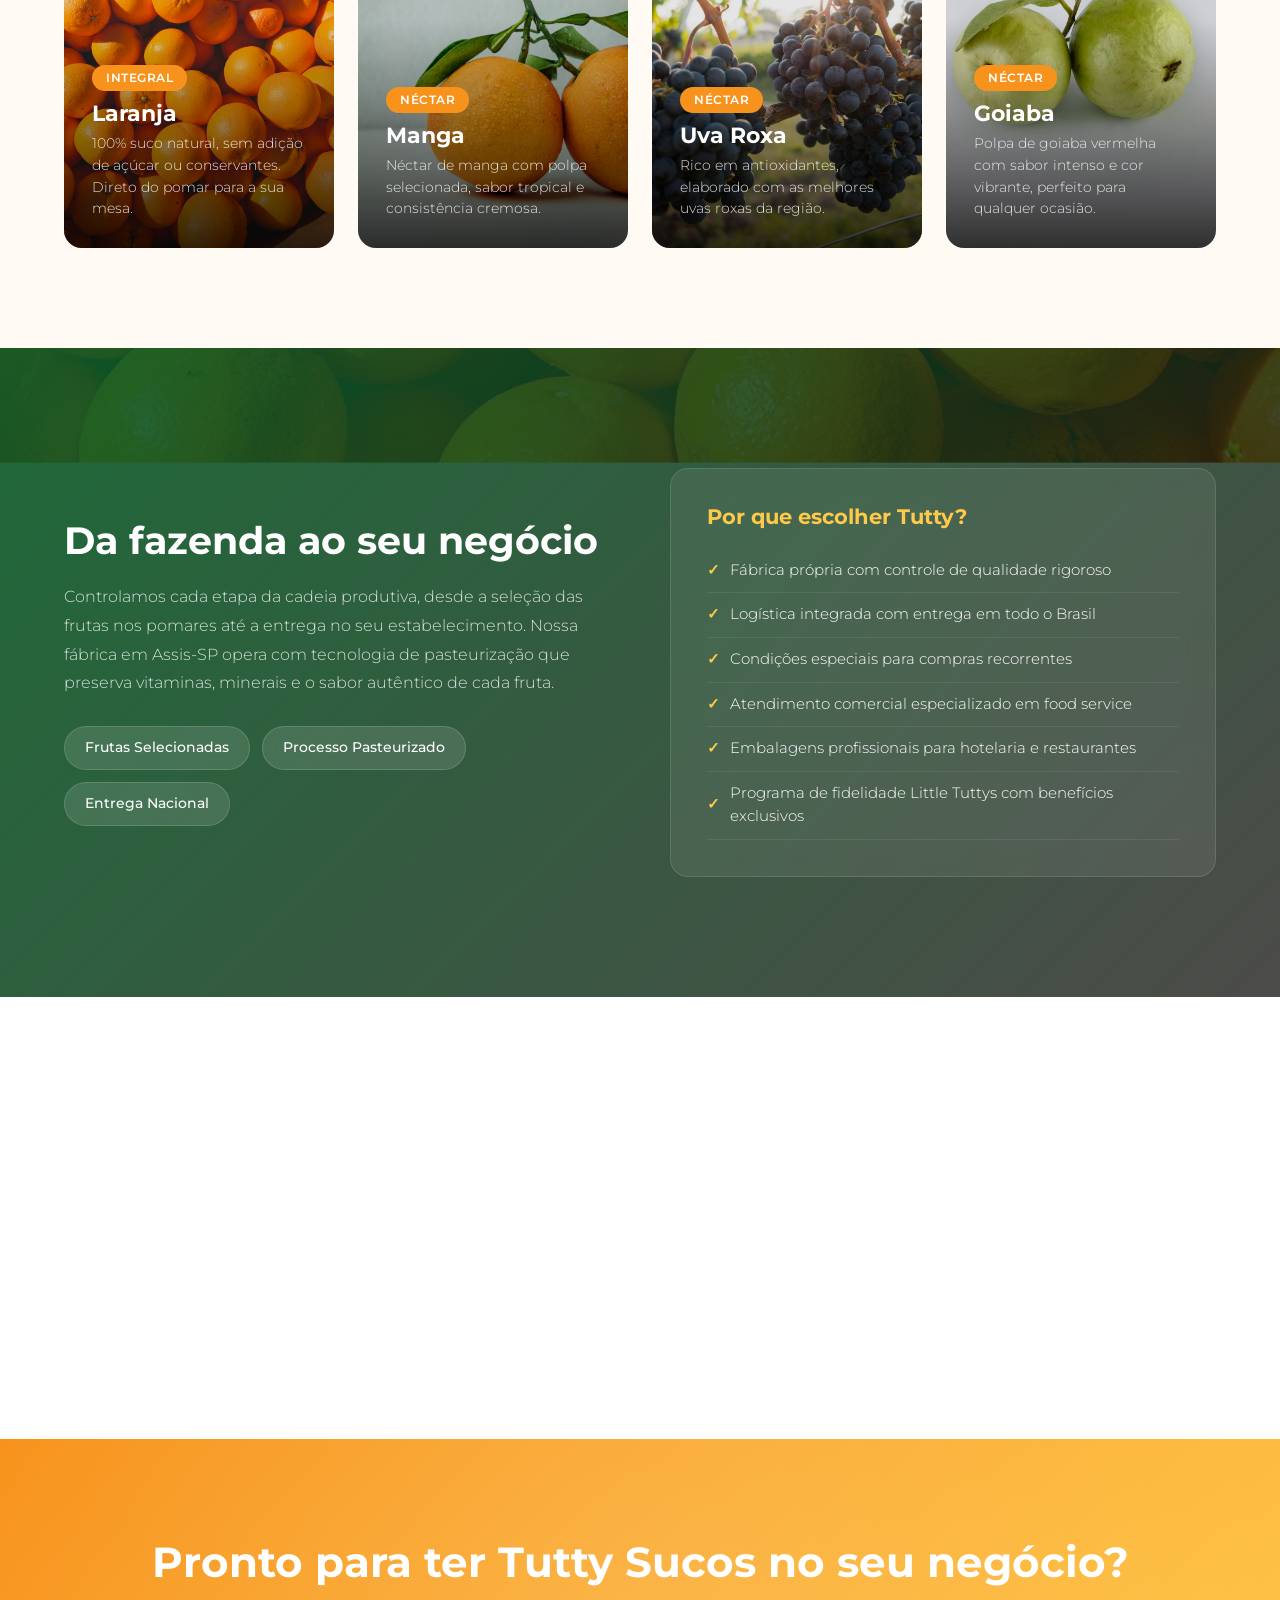
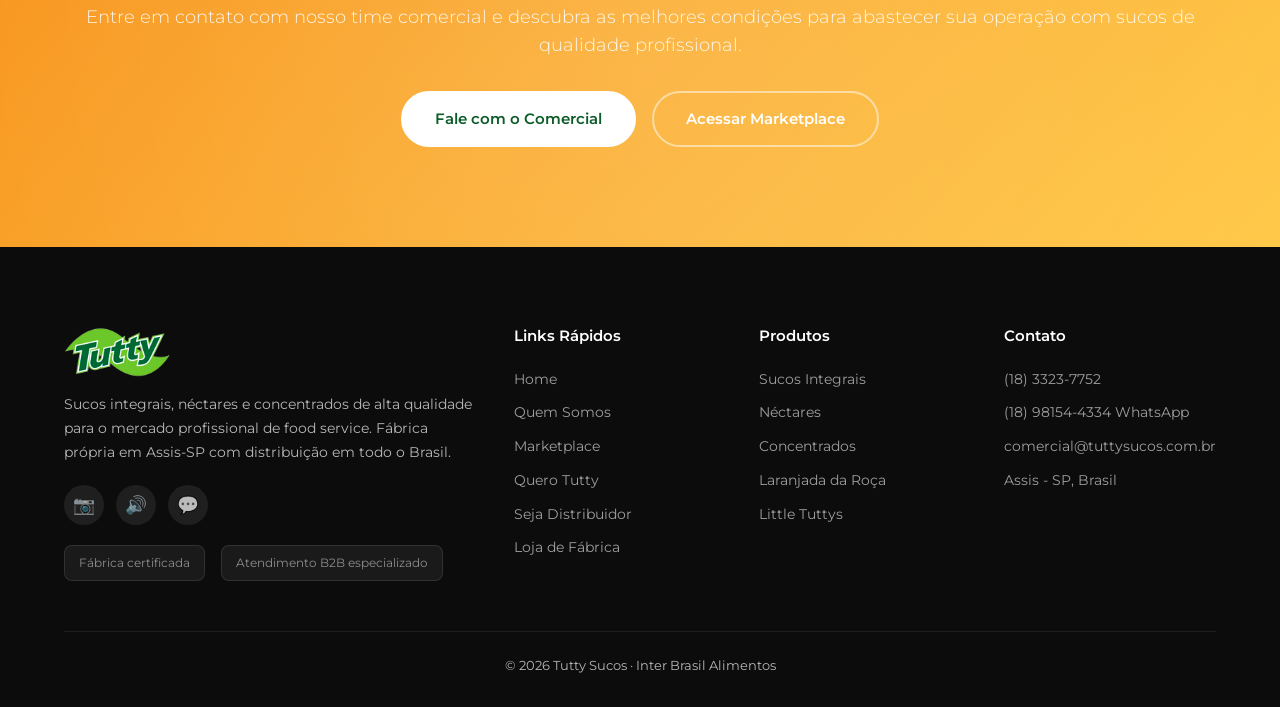
==== commit 25c619fc: "fix: broken nav links, anchor targets, credential links - Fix #quem-somos → index.html#sobre (parall" ====
--- a/index.html
+++ b/index.html
@@ -33,7 +33,7 @@
         <div class="nav-links">
           <a href="index.html" class="active">HOME</a>
 
-          <a href="#quem-somos">QUEM SOMOS</a>
+          <a href="index.html#sobre">QUEM SOMOS</a>
 
           <div class="nav-dropdown">
             <a href="marketplace.html">PRODUTOS</a>
@@ -45,7 +45,7 @@
             </div>
           </div>
 
-          <a href="#onde-encontrar">ONDE ENCONTRAR</a>
+          <a href="marketplace.html#regioes">ONDE ENCONTRAR</a>
 
           <div class="nav-dropdown">
             <a href="#">PARCEIROS</a>
@@ -60,9 +60,9 @@
           <div class="nav-dropdown">
             <a href="#">FALE CONOSCO</a>
             <div class="dropdown-menu">
-              <a href="#contato-comercial">Comercial</a>
-              <a href="#contato-sac">SAC</a>
-              <a href="#contato-trabalhe">Trabalhe Conosco</a>
+              <a href="https://wa.me/5518981544334" target="_blank">Comercial</a>
+              <a href="mailto:comercial@tuttysucos.com.br">SAC</a>
+              <a href="mailto:comercial@tuttysucos.com.br">Trabalhe Conosco</a>
             </div>
           </div>
 
@@ -86,7 +86,7 @@
   <div class="mobile-menu" id="mobileMenu">
     <button class="mobile-menu-close" aria-label="Fechar menu">&times;</button>
     <a href="index.html">HOME</a>
-    <a href="#quem-somos">QUEM SOMOS</a>
+    <a href="index.html#sobre">QUEM SOMOS</a>
     <a href="#" class="mobile-accordion-toggle">PRODUTOS</a>
     <div class="mobile-accordion-content">
       <a href="marketplace.html#integrais">Integrais</a>
@@ -94,7 +94,7 @@
       <a href="marketplace.html#concentrados">Concentrados</a>
       <a href="marketplace.html#laranjada">Laranjada da Roça</a>
     </div>
-    <a href="#onde-encontrar">ONDE ENCONTRAR</a>
+    <a href="marketplace.html#regioes">ONDE ENCONTRAR</a>
     <a href="#" class="mobile-accordion-toggle">PARCEIROS</a>
     <div class="mobile-accordion-content">
       <a href="quero-tutty.html">Quero Tutty</a>
@@ -103,9 +103,9 @@
     <a href="loja-fabrica.html">LOJA DE FÁBRICA</a>
     <a href="#" class="mobile-accordion-toggle">FALE CONOSCO</a>
     <div class="mobile-accordion-content">
-      <a href="#contato-comercial">Comercial</a>
-      <a href="#contato-sac">SAC</a>
-      <a href="#contato-trabalhe">Trabalhe Conosco</a>
+      <a href="https://wa.me/5518981544334" target="_blank">Comercial</a>
+      <a href="mailto:comercial@tuttysucos.com.br">SAC</a>
+      <a href="mailto:comercial@tuttysucos.com.br">Trabalhe Conosco</a>
     </div>
     <a href="little-tuttys.html" class="nav-btn-littletuttys" style="display:inline-block;margin-top:20px;text-align:center;">&#127818; LITTLE TUTTYS</a>
     <a href="marketplace.html" class="nav-btn-marketplace" style="display:inline-block;margin-top:10px;text-align:center;">ACESSAR MARKETPLACE</a>
@@ -225,7 +225,7 @@
     <!-- ═══════════════════════════════════════════════════
          PARALLAX SECTION
          ═══════════════════════════════════════════════════ -->
-    <section class="parallax-section">
+    <section class="parallax-section" id="sobre">
       <div class="parallax-bg" style="background-image: url('assets/download-2.jpg');"></div>
       <div class="parallax-overlay"></div>
       <div class="container">
@@ -315,7 +315,7 @@
         <div class="footer-col">
           <h4>Links Rápidos</h4>
           <a href="index.html">Home</a>
-          <a href="#quem-somos">Quem Somos</a>
+          <a href="index.html#sobre">Quem Somos</a>
           <a href="marketplace.html">Marketplace</a>
           <a href="quero-tutty.html">Quero Tutty</a>
           <a href="seja-distribuidor.html">Seja Distribuidor</a>
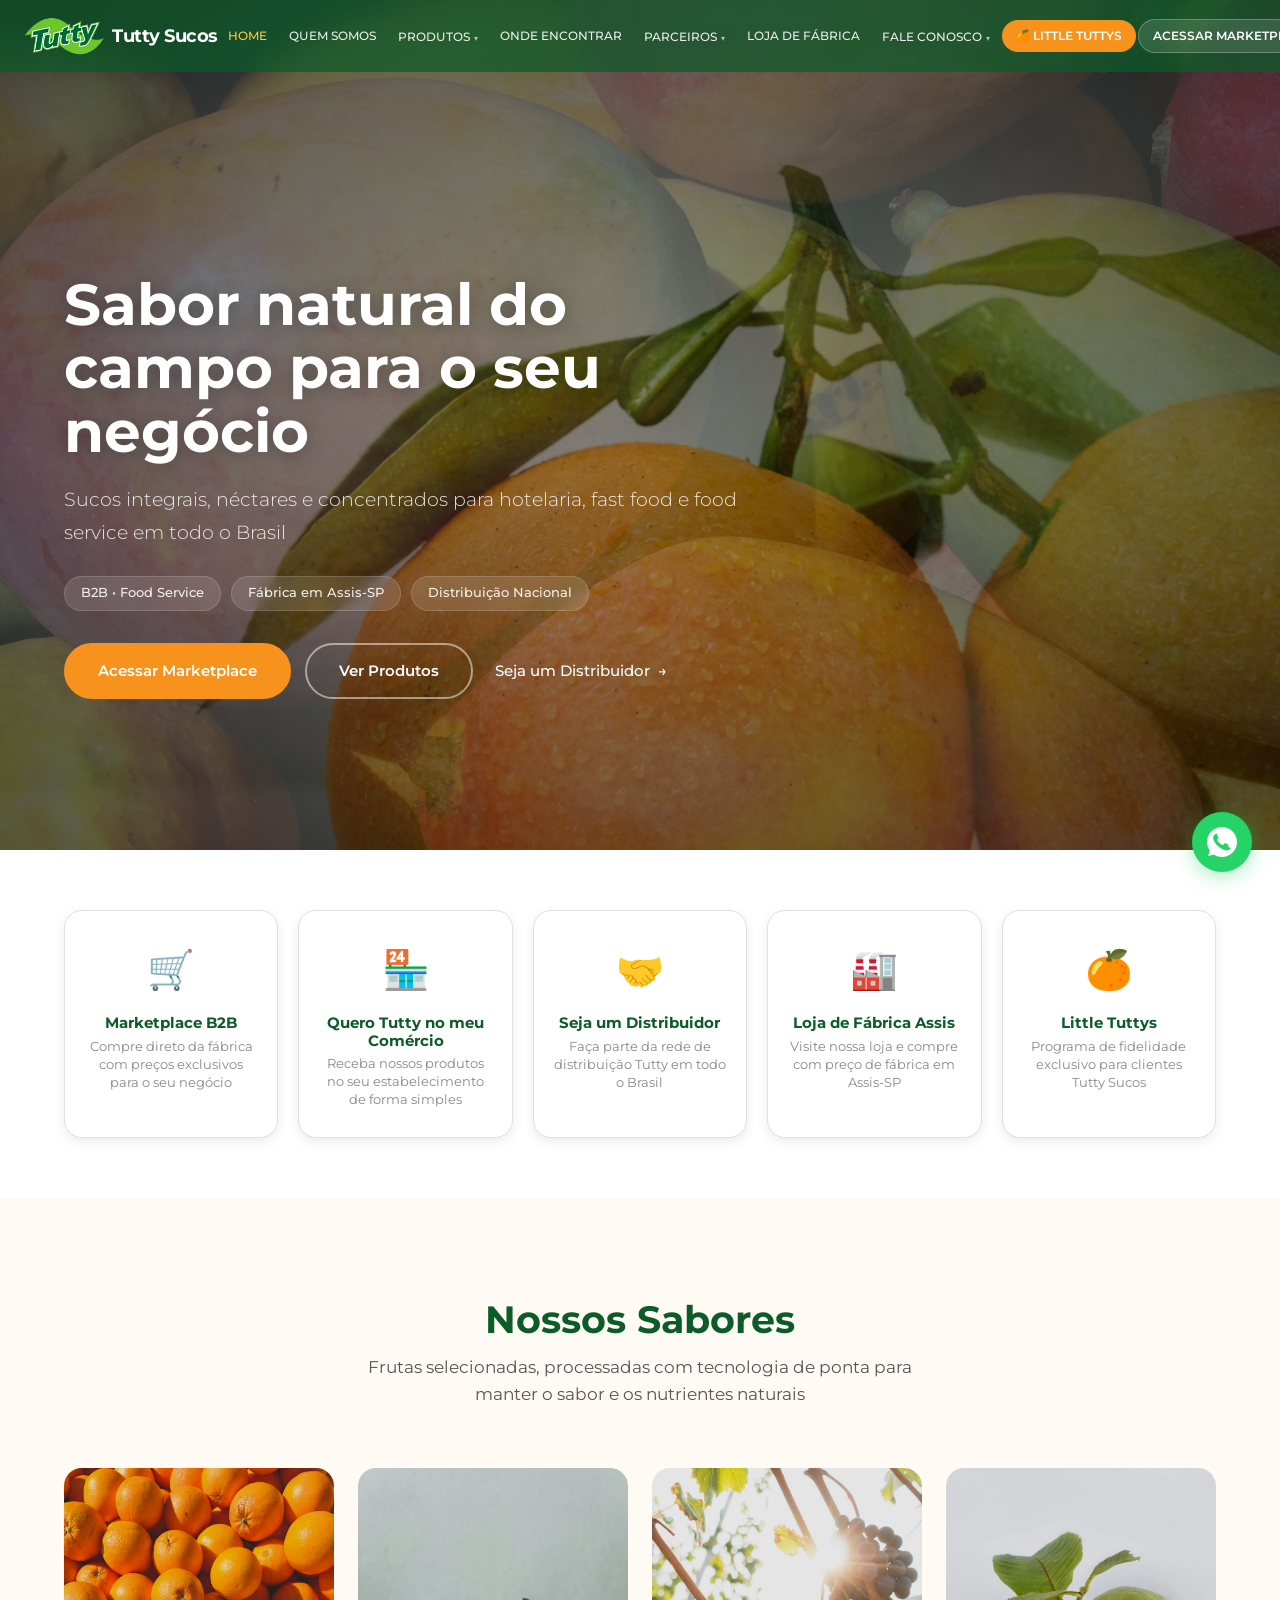
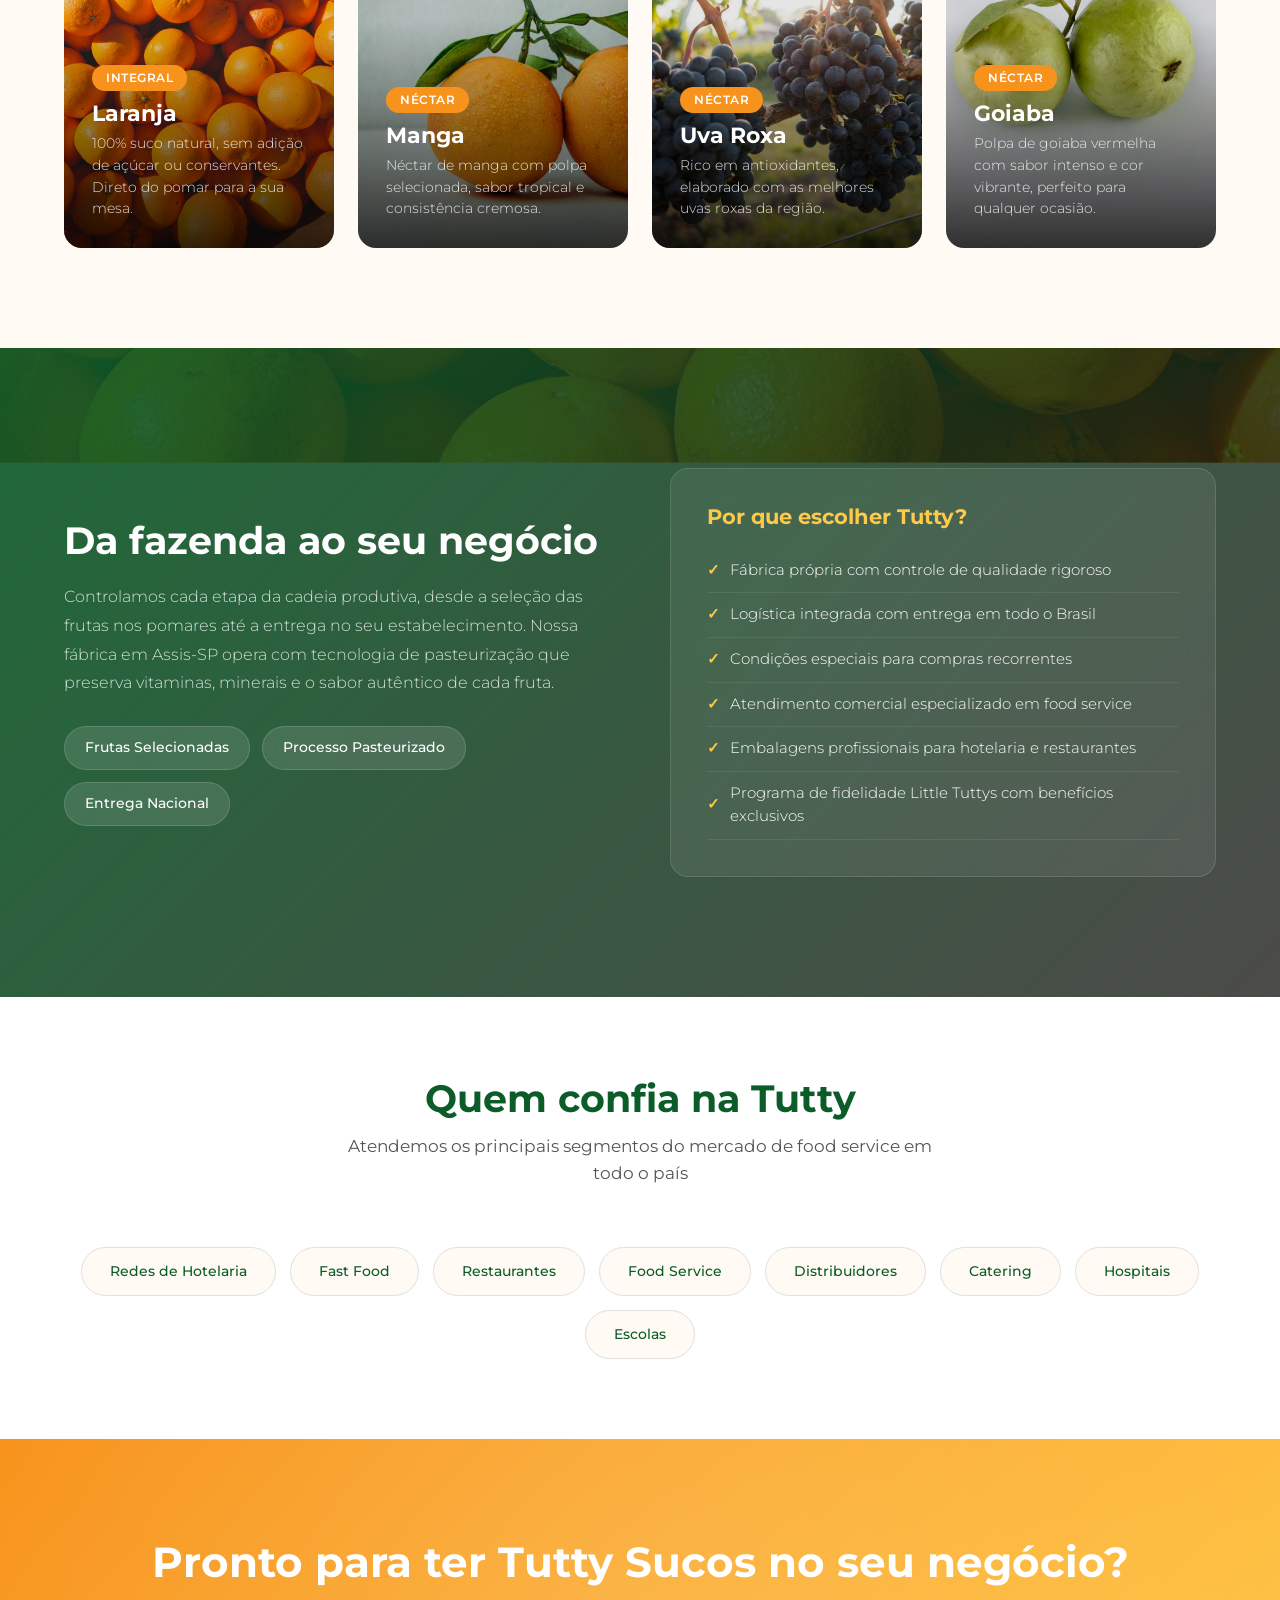
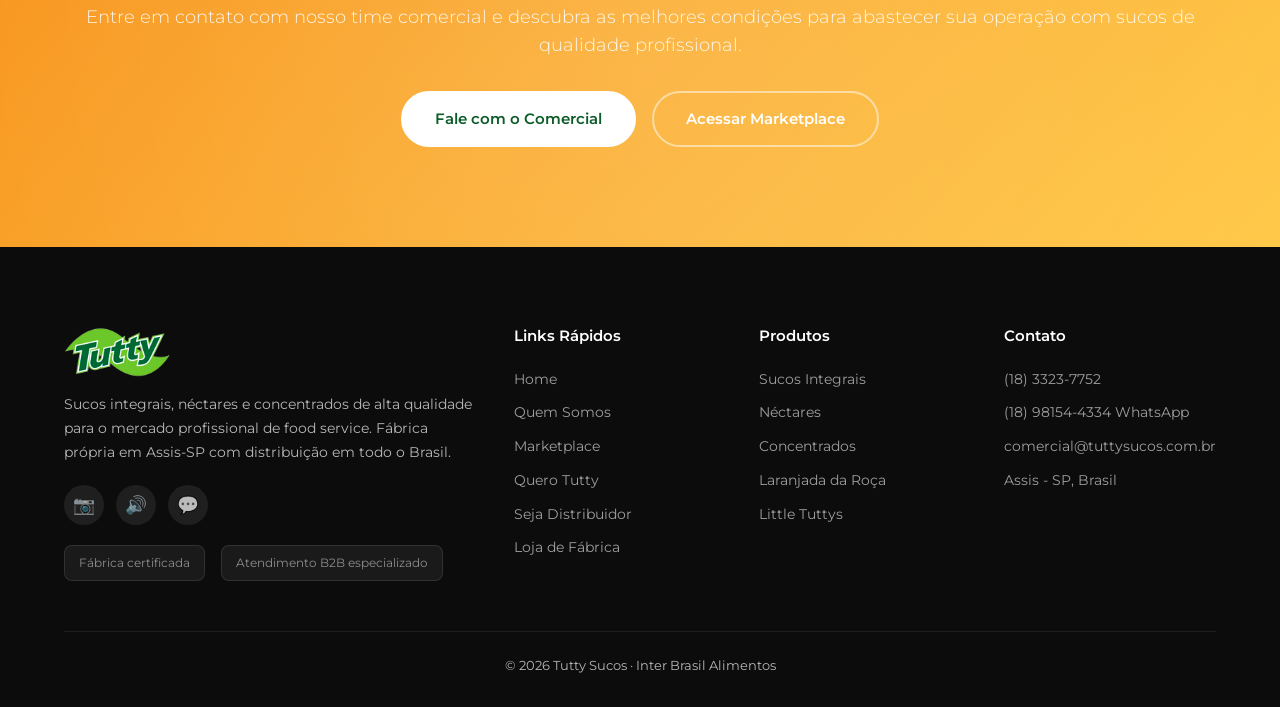
==== commit a9c9f577: "feat: comprehensive audit fixes + Little Tuttys Cacau Lovers model Audit Fixes: - Standardize email " ====
--- a/index.html
+++ b/index.html
@@ -348,7 +348,7 @@
        ═══════════════════════════════════════════════════ -->
   <a href="https://wa.me/5518981544334" class="whatsapp-float" target="_blank" rel="noopener" aria-label="Fale conosco pelo WhatsApp">
     <svg viewBox="0 0 32 32" xmlns="http://www.w3.org/2000/svg">
-      <path d="M16.004 0h-.008C7.174 0 0 7.176 0 16c0 3.5 1.132 6.742 3.052 9.38L1.056 31.2l6.064-1.952A15.9 15.9 0 0016.004 32C24.826 32 32 24.822 32 16S24.826 0 16.004 0zm9.31 22.594c-.39 1.1-1.932 2.014-3.164 2.28-.844.18-1.946.322-5.656-1.216-4.746-1.966-7.8-6.78-8.034-7.094-.226-.314-1.896-2.524-1.896-4.814s1.2-3.414 1.626-3.882c.39-.428.924-.624 1.244-.624.15 0 .286.008.408.014.426.018.64.044.92.714.35.836 1.206 2.934 1.312 3.148.108.214.214.494.074.788-.132.3-.25.434-.464.682-.214.248-.418.438-.632.706-.196.232-.418.48-.176.916.242.434 1.076 1.776 2.312 2.878 1.59 1.416 2.928 1.856 3.344 2.062.316.156.694.132.944-.132.318-.338.71-.898 1.108-1.454.282-.396.64-.446.988-.3.352.142 2.234 1.054 2.616 1.246.382.192.636.29.73.446.092.156.092.906-.298 2.006z"/>
+      <path fill="currentColor" d="M16.004 0h-.008C7.174 0 0 7.176 0 16c0 3.5 1.132 6.742 3.052 9.38L1.056 31.2l6.064-1.952A15.9 15.9 0 0016.004 32C24.826 32 32 24.822 32 16S24.826 0 16.004 0zm9.31 22.594c-.39 1.1-1.932 2.014-3.164 2.28-.844.18-1.946.322-5.656-1.216-4.746-1.966-7.8-6.78-8.034-7.094-.226-.314-1.896-2.524-1.896-4.814s1.2-3.414 1.626-3.882c.39-.428.924-.624 1.244-.624.15 0 .286.008.408.014.426.018.64.044.92.714.35.836 1.206 2.934 1.312 3.148.108.214.214.494.074.788-.132.3-.25.434-.464.682-.214.248-.418.438-.632.706-.196.232-.418.48-.176.916.242.434 1.076 1.776 2.312 2.878 1.59 1.416 2.928 1.856 3.344 2.062.316.156.694.132.944-.132.318-.338.71-.898 1.108-1.454.282-.396.64-.446.988-.3.352.142 2.234 1.054 2.616 1.246.382.192.636.29.73.446.092.156.092.906-.298 2.006z"/>
     </svg>
   </a>
 
--- a/style.css
+++ b/style.css
@@ -84,7 +84,8 @@
   left: 0;
   width: 100%;
   z-index: 1000;
-  background: transparent;
+  background: rgba(11,92,40,0.7);
+  backdrop-filter: blur(8px);
   transition: background 0.4s, box-shadow 0.4s, backdrop-filter 0.4s;
   height: var(--header-h);
 }
@@ -98,31 +99,33 @@
   align-items: center;
   justify-content: space-between;
   height: 100%;
+  max-width: 1400px;
 }
 .nav-logo {
   display: flex;
   align-items: center;
-  gap: 10px;
+  gap: 8px;
+  flex-shrink: 0;
 }
 .nav-logo img {
-  height: 42px;
+  height: 38px;
 }
 .nav-logo span {
   font-weight: 700;
-  font-size: 1.3rem;
+  font-size: 1.1rem;
   color: var(--white);
   letter-spacing: -0.5px;
 }
 .nav-links {
   display: flex;
   align-items: center;
-  gap: 6px;
+  gap: 2px;
 }
 .nav-links a {
   color: rgba(255,255,255,0.9);
-  font-size: 0.85rem;
+  font-size: 0.75rem;
   font-weight: 500;
-  padding: 8px 14px;
+  padding: 7px 10px;
   border-radius: var(--radius-pill);
   white-space: nowrap;
   position: relative;
@@ -185,7 +188,8 @@
   background: var(--orange) !important;
   color: var(--white) !important;
   font-weight: 600 !important;
-  padding: 8px 18px !important;
+  padding: 7px 14px !important;
+  font-size: 0.72rem !important;
   border-radius: var(--radius-pill) !important;
 }
 .nav-btn-littletuttys:hover {
@@ -197,7 +201,8 @@
   border: 1px solid rgba(255,255,255,0.25) !important;
   color: var(--white) !important;
   font-weight: 600 !important;
-  padding: 8px 18px !important;
+  padding: 7px 14px !important;
+  font-size: 0.72rem !important;
   border-radius: var(--radius-pill) !important;
 }
 .nav-btn-marketplace:hover {
@@ -320,7 +325,7 @@
 .hero-overlay {
   position: absolute;
   inset: 0;
-  background: radial-gradient(ellipse at center, rgba(0,0,0,0.2) 0%, rgba(0,0,0,0.85) 100%);
+  background: radial-gradient(ellipse at center, rgba(0,0,0,0.45) 0%, rgba(0,0,0,0.88) 100%);
   z-index: 1;
 }
 .hero-float {
@@ -329,9 +334,10 @@
   background-size: cover;
   background-position: center;
   mix-blend-mode: screen;
-  opacity: 0.35;
+  opacity: 0.25;
   animation: heroFloat 28s ease-in-out infinite alternate;
   z-index: 2;
+  pointer-events: none;
 }
 @keyframes heroFloat {
   0% { transform: translate3d(0, 0, 0) scale(1.02); }
@@ -387,8 +393,15 @@
   min-height: 50vh;
   padding: 120px 0 60px;
 }
+.hero-compact .hero-overlay {
+  background: rgba(11,92,40,0.9);
+}
 .hero-compact h1 {
   font-size: clamp(1.8rem, 4vw, 2.8rem);
+  text-shadow: 0 2px 10px rgba(0,0,0,0.5);
+}
+.hero-compact p {
+  text-shadow: 0 1px 6px rgba(0,0,0,0.4);
 }
 
 /* ═══════════════════════════════════════════════════
@@ -544,12 +557,14 @@
   font-size: clamp(1.6rem, 3.5vw, 2.4rem);
   color: var(--green-dark);
   margin-bottom: 12px;
+  opacity: 1 !important;
 }
 .section-header p {
   font-size: 1.05rem;
   color: var(--text-light);
   max-width: 600px;
   margin: 0 auto;
+  opacity: 1 !important;
 }
 .sabores-grid {
   display: grid;
@@ -1541,14 +1556,16 @@
   .footer-grid { grid-template-columns: 1fr 1fr; gap: 30px; }
 }
 
-@media (max-width: 900px) {
+@media (max-width: 1100px) {
   .nav-links { display: none; }
   .nav-toggle { display: block; }
+}
+@media (max-width: 900px) {
   .hub-grid { grid-template-columns: repeat(2, 1fr); }
   .sabores-grid { grid-template-columns: repeat(2, 1fr); }
   .parallax-content { grid-template-columns: 1fr; }
   .products-grid { grid-template-columns: repeat(2, 1fr); }
-  .levels-grid { grid-template-columns: 1fr; }
+  .levels-grid { grid-template-columns: 1fr 1fr !important; }
   .missions-grid { grid-template-columns: 1fr; }
   .form-grid { grid-template-columns: 1fr; }
   .location-grid { grid-template-columns: 1fr; }
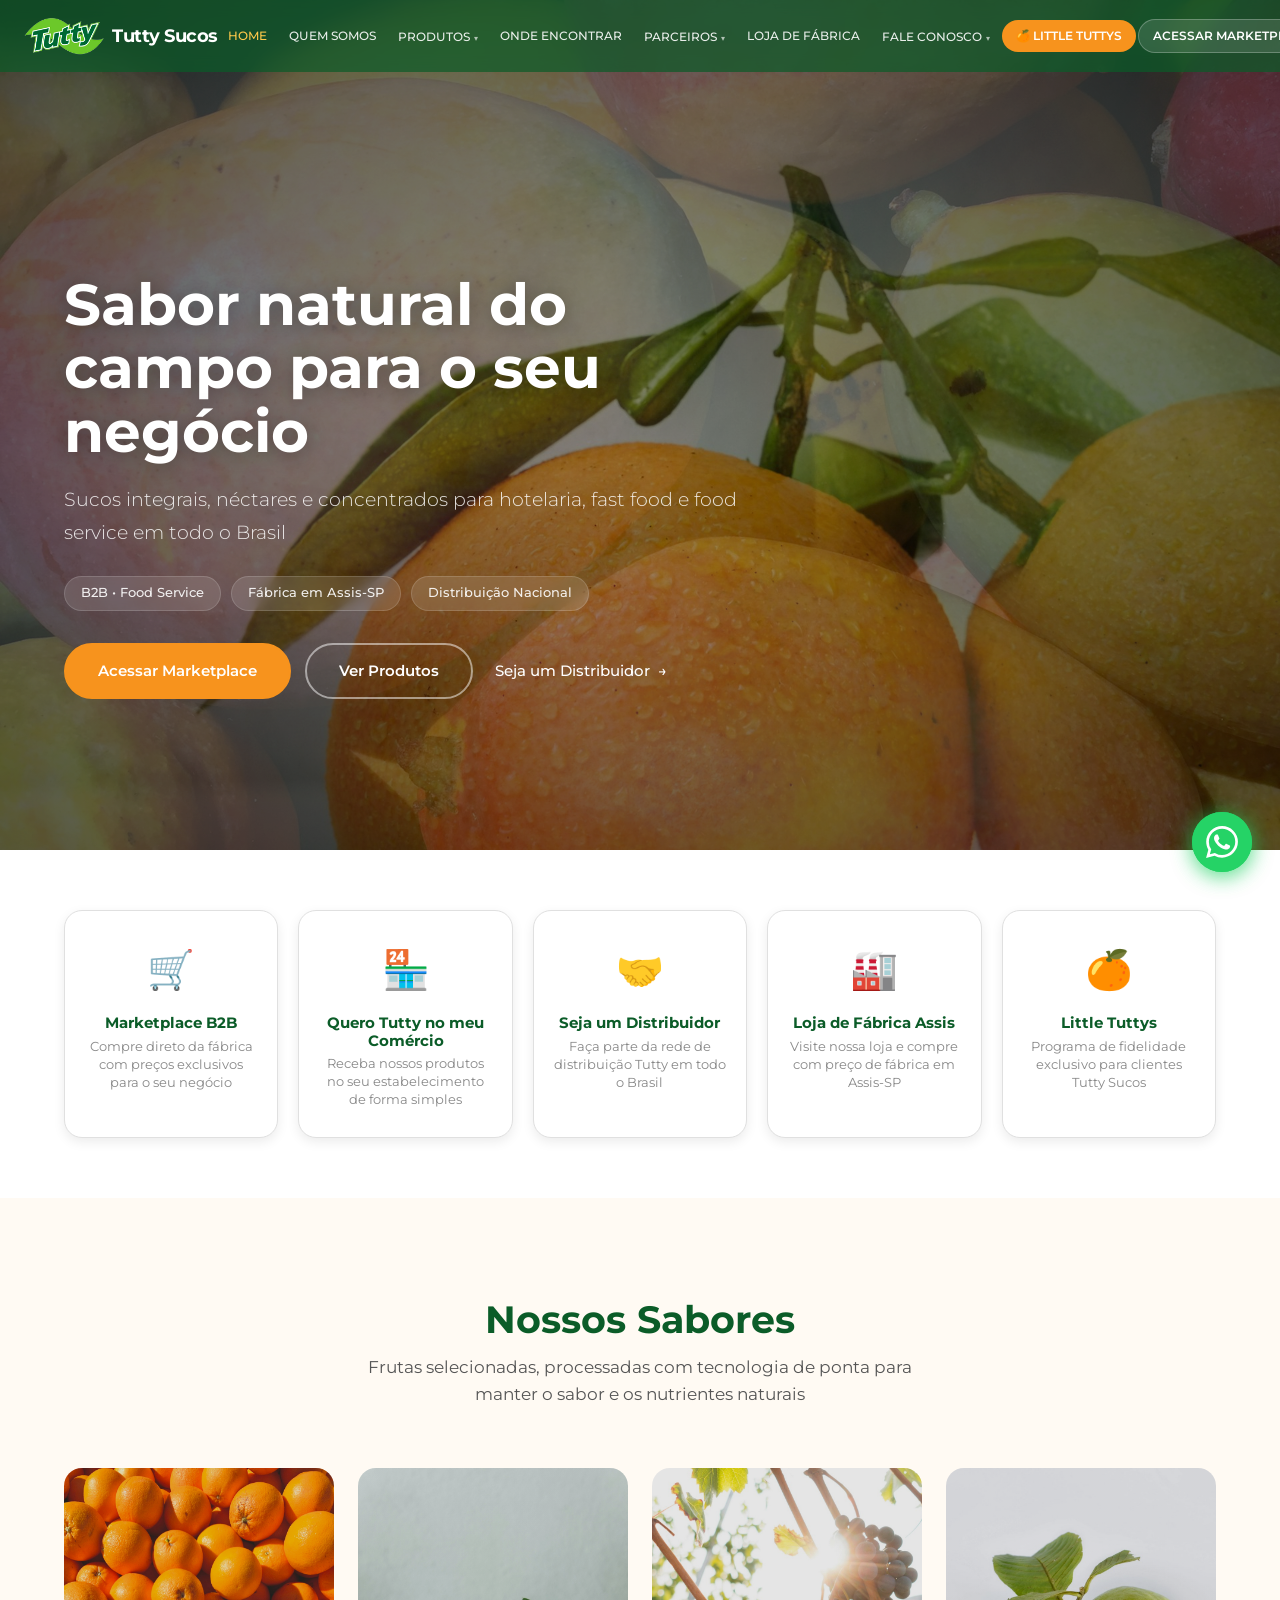
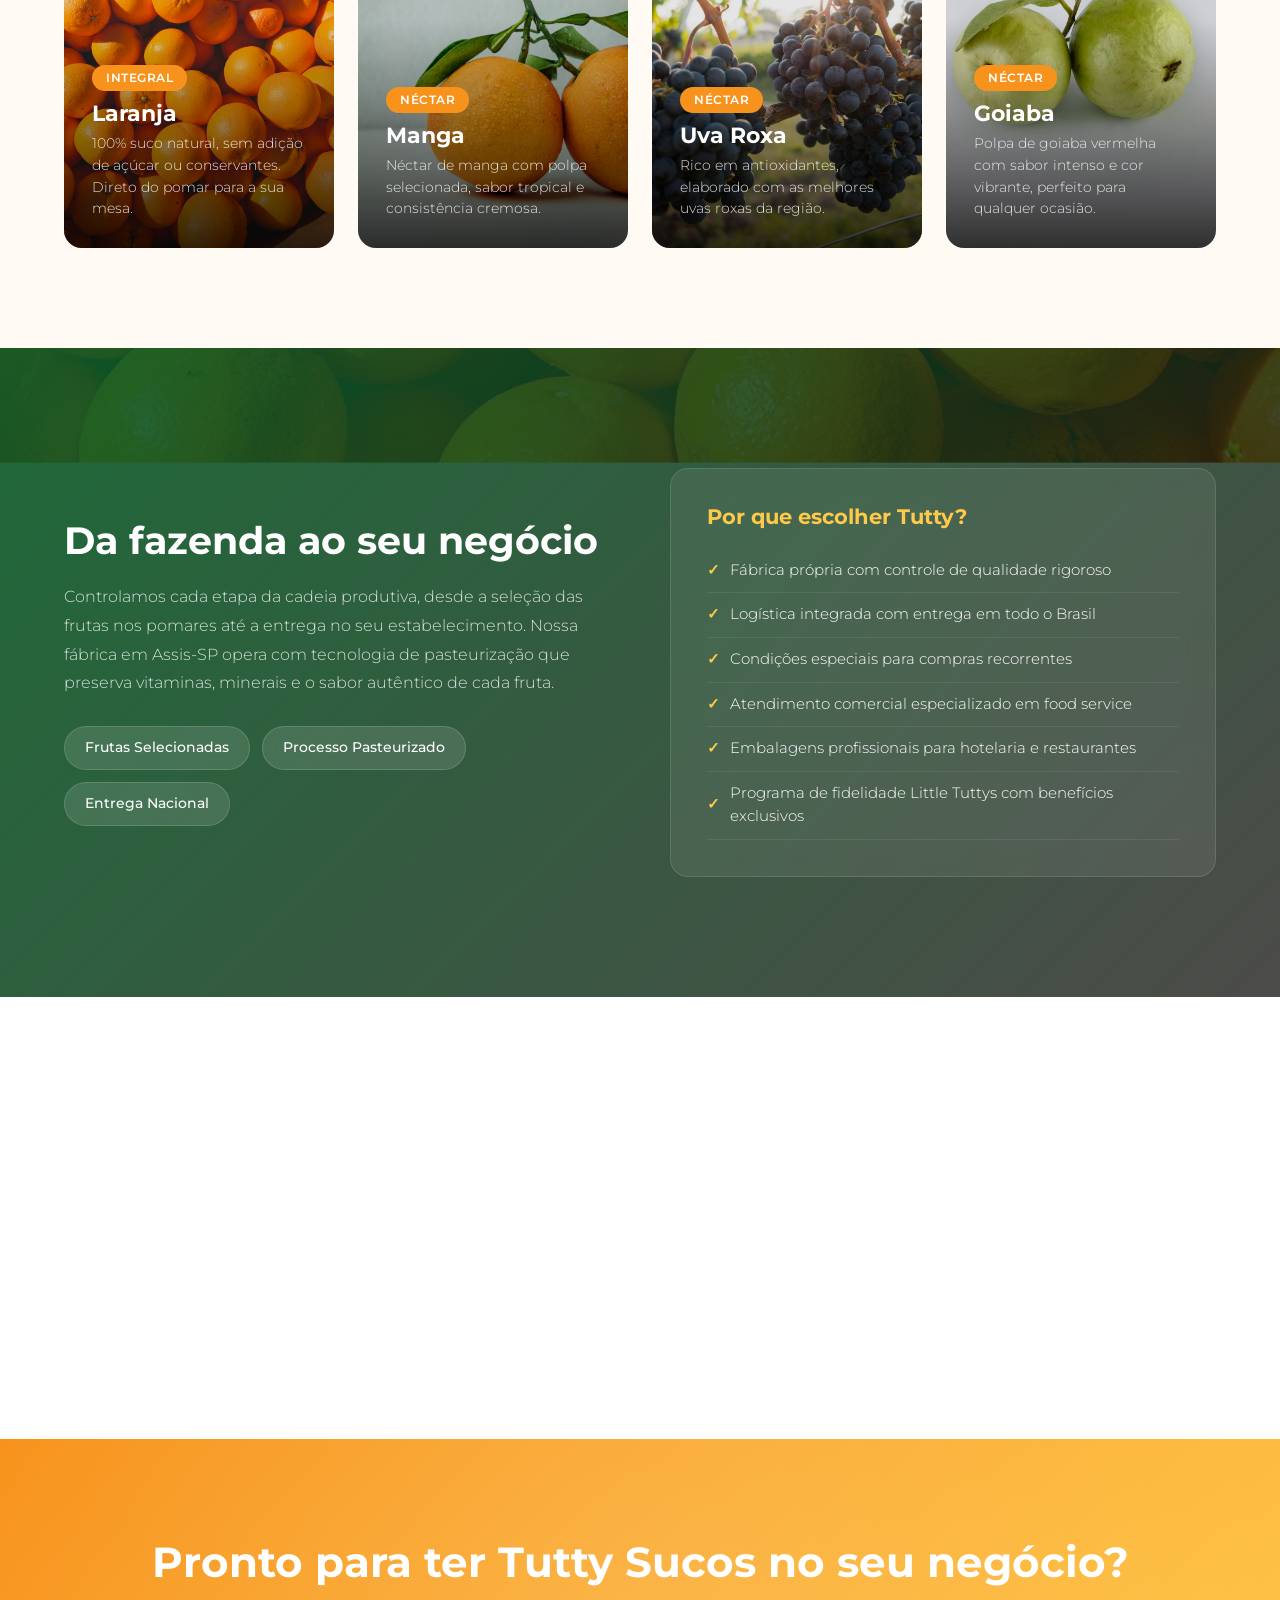
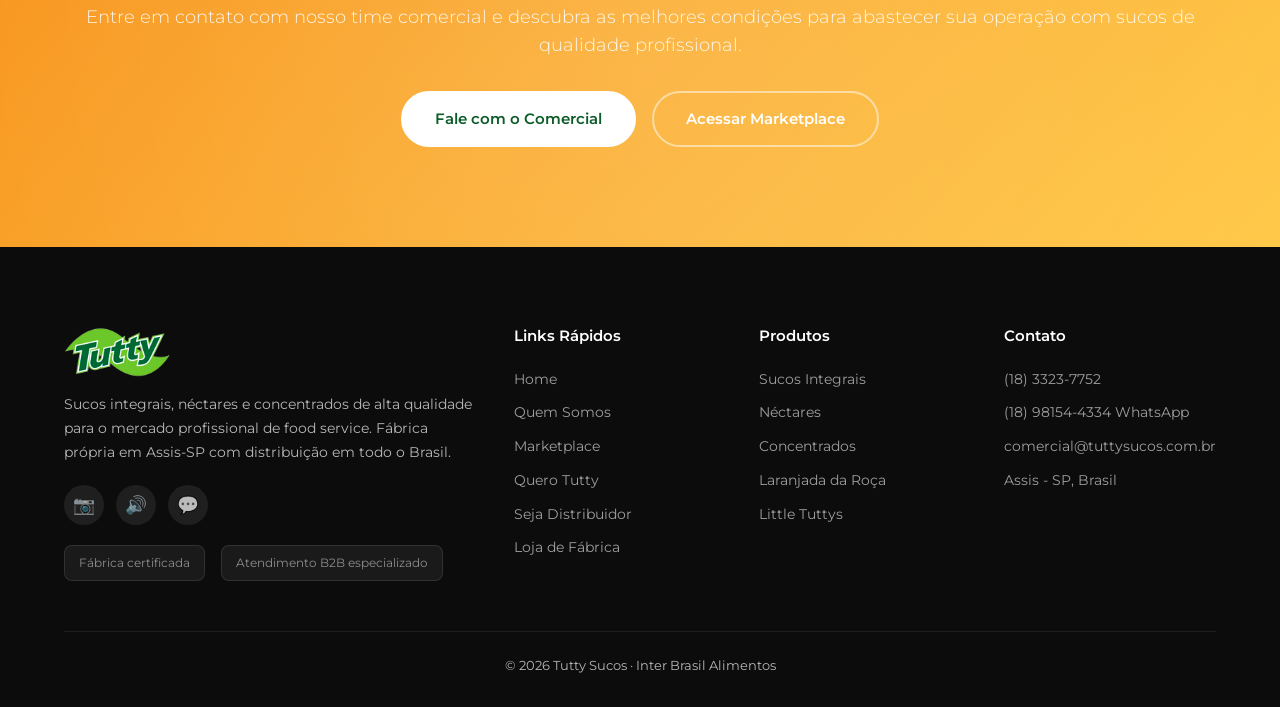
==== commit f782f451: "feat: widget WhatsApp flutuante em todas as páginas — Matheus Comercial" ====
--- a/index.html
+++ b/index.html
@@ -353,5 +353,94 @@
   </a>
 
   <script src="script.js"></script>
+
+  <!-- ═══════════════════════════════════════════════════
+       WHATSAPP WIDGET — Matheus Comercial
+       ═══════════════════════════════════════════════════ -->
+  <div id="whatsapp-widget">
+    <div id="whatsapp-tooltip">
+      <p>💬 Olá! Precisa de ajuda?</p>
+      <p>Fale com nosso comercial agora!</p>
+    </div>
+    <a id="whatsapp-btn"
+       href="https://wa.me/5518981544334?text=Ol%C3%A1%2C%20vim%20pelo%20site%20da%20Tutty%20Sucos%20e%20gostaria%20de%20mais%20informa%C3%A7%C3%B5es."
+       target="_blank"
+       rel="noopener noreferrer"
+       aria-label="Falar no WhatsApp com o comercial">
+      <svg xmlns="http://www.w3.org/2000/svg" viewBox="0 0 24 24" fill="white" width="32" height="32">
+        <path d="M17.472 14.382c-.297-.149-1.758-.867-2.03-.967-.273-.099-.471-.148-.67.15-.197.297-.767.966-.94 1.164-.173.199-.347.223-.644.075-.297-.15-1.255-.463-2.39-1.475-.883-.788-1.48-1.761-1.653-2.059-.173-.297-.018-.458.13-.606.134-.133.298-.347.446-.52.149-.174.198-.298.298-.497.099-.198.05-.371-.025-.52-.075-.149-.669-1.612-.916-2.207-.242-.579-.487-.5-.669-.51-.173-.008-.371-.01-.57-.01-.198 0-.52.074-.792.372-.272.297-1.04 1.016-1.04 2.479 0 1.462 1.065 2.875 1.213 3.074.149.198 2.096 3.2 5.077 4.487.709.306 1.262.489 1.694.625.712.227 1.36.195 1.871.118.571-.085 1.758-.719 2.006-1.413.248-.694.248-1.289.173-1.413-.074-.124-.272-.198-.57-.347m-5.421 7.403h-.004a9.87 9.87 0 01-5.031-1.378l-.361-.214-3.741.982.998-3.648-.235-.374a9.86 9.86 0 01-1.51-5.26c.001-5.45 4.436-9.884 9.888-9.884 2.64 0 5.122 1.03 6.988 2.898a9.825 9.825 0 012.893 6.994c-.003 5.45-4.437 9.884-9.885 9.884m8.413-18.297A11.815 11.815 0 0012.05 0C5.495 0 .16 5.335.157 11.892c0 2.096.547 4.142 1.588 5.945L.057 24l6.305-1.654a11.882 11.882 0 005.683 1.448h.005c6.554 0 11.89-5.335 11.893-11.893a11.821 11.821 0 00-3.48-8.413z"/>
+      </svg>
+    </a>
+  </div>
+
+  <style>
+    #whatsapp-widget {
+      position: fixed;
+      bottom: 28px;
+      right: 28px;
+      z-index: 9999;
+      display: flex;
+      flex-direction: column;
+      align-items: flex-end;
+      gap: 10px;
+    }
+    #whatsapp-tooltip {
+      background: #fff;
+      border-radius: 12px;
+      padding: 12px 16px;
+      box-shadow: 0 4px 20px rgba(0,0,0,0.15);
+      font-family: 'Montserrat', sans-serif;
+      font-size: 13px;
+      line-height: 1.5;
+      color: #333;
+      max-width: 200px;
+      text-align: center;
+      animation: fadeInUp 0.4s ease;
+      display: none;
+    }
+    #whatsapp-tooltip p { margin: 0; }
+    #whatsapp-tooltip p:first-child { font-weight: 600; color: #25D366; }
+    #whatsapp-btn {
+      background: #25D366;
+      border-radius: 50%;
+      width: 60px;
+      height: 60px;
+      display: flex;
+      align-items: center;
+      justify-content: center;
+      box-shadow: 0 4px 20px rgba(37,211,102,0.5);
+      transition: transform 0.2s, box-shadow 0.2s;
+      animation: pulse 2.5s infinite;
+    }
+    #whatsapp-btn:hover {
+      transform: scale(1.1);
+      box-shadow: 0 6px 28px rgba(37,211,102,0.7);
+    }
+    @keyframes pulse {
+      0%   { box-shadow: 0 0 0 0 rgba(37,211,102,0.5); }
+      70%  { box-shadow: 0 0 0 14px rgba(37,211,102,0); }
+      100% { box-shadow: 0 0 0 0 rgba(37,211,102,0); }
+    }
+    @keyframes fadeInUp {
+      from { opacity: 0; transform: translateY(10px); }
+      to   { opacity: 1; transform: translateY(0); }
+    }
+  </style>
+
+  <script>
+    (function() {
+      var btn = document.getElementById('whatsapp-btn');
+      var tip = document.getElementById('whatsapp-tooltip');
+      // Mostrar tooltip após 3s
+      setTimeout(function() {
+        tip.style.display = 'block';
+        setTimeout(function() { tip.style.display = 'none'; }, 6000);
+      }, 3000);
+      btn.addEventListener('mouseenter', function() { tip.style.display = 'block'; });
+      btn.addEventListener('mouseleave', function() { tip.style.display = 'none'; });
+    })();
+  </script>
+
+
 </body>
 </html>
--- a/style.css
+++ b/style.css
@@ -211,6 +211,48 @@
   color: var(--yellow) !important;
 }
 
+/* Auth User Badge in Navbar */
+.nav-user-badge {
+  display: flex;
+  align-items: center;
+  gap: 8px;
+  margin-left: 8px;
+  padding: 5px 12px;
+  background: rgba(255,255,255,0.12);
+  border: 1px solid rgba(255,255,255,0.25);
+  border-radius: var(--radius-pill);
+}
+.nav-user-name {
+  color: var(--yellow);
+  font-size: 0.75rem;
+  font-weight: 600;
+}
+.nav-user-logout {
+  color: rgba(255,255,255,0.7) !important;
+  font-size: 0.7rem;
+  font-weight: 500;
+  text-decoration: none;
+  padding: 2px 8px;
+  border-left: 1px solid rgba(255,255,255,0.2);
+}
+.nav-user-logout:hover {
+  color: #e74c3c !important;
+}
+.mobile-user-badge {
+  display: flex;
+  align-items: center;
+  justify-content: space-between;
+  padding: 16px 0;
+  margin-top: 16px;
+  border-top: 1px solid rgba(255,255,255,0.1);
+  font-size: 0.9rem;
+  color: var(--yellow);
+  font-weight: 600;
+}
+.mobile-user-badge a {
+  font-size: 0.85rem;
+}
+
 /* Mobile Menu Toggle */
 .nav-toggle {
   display: none;
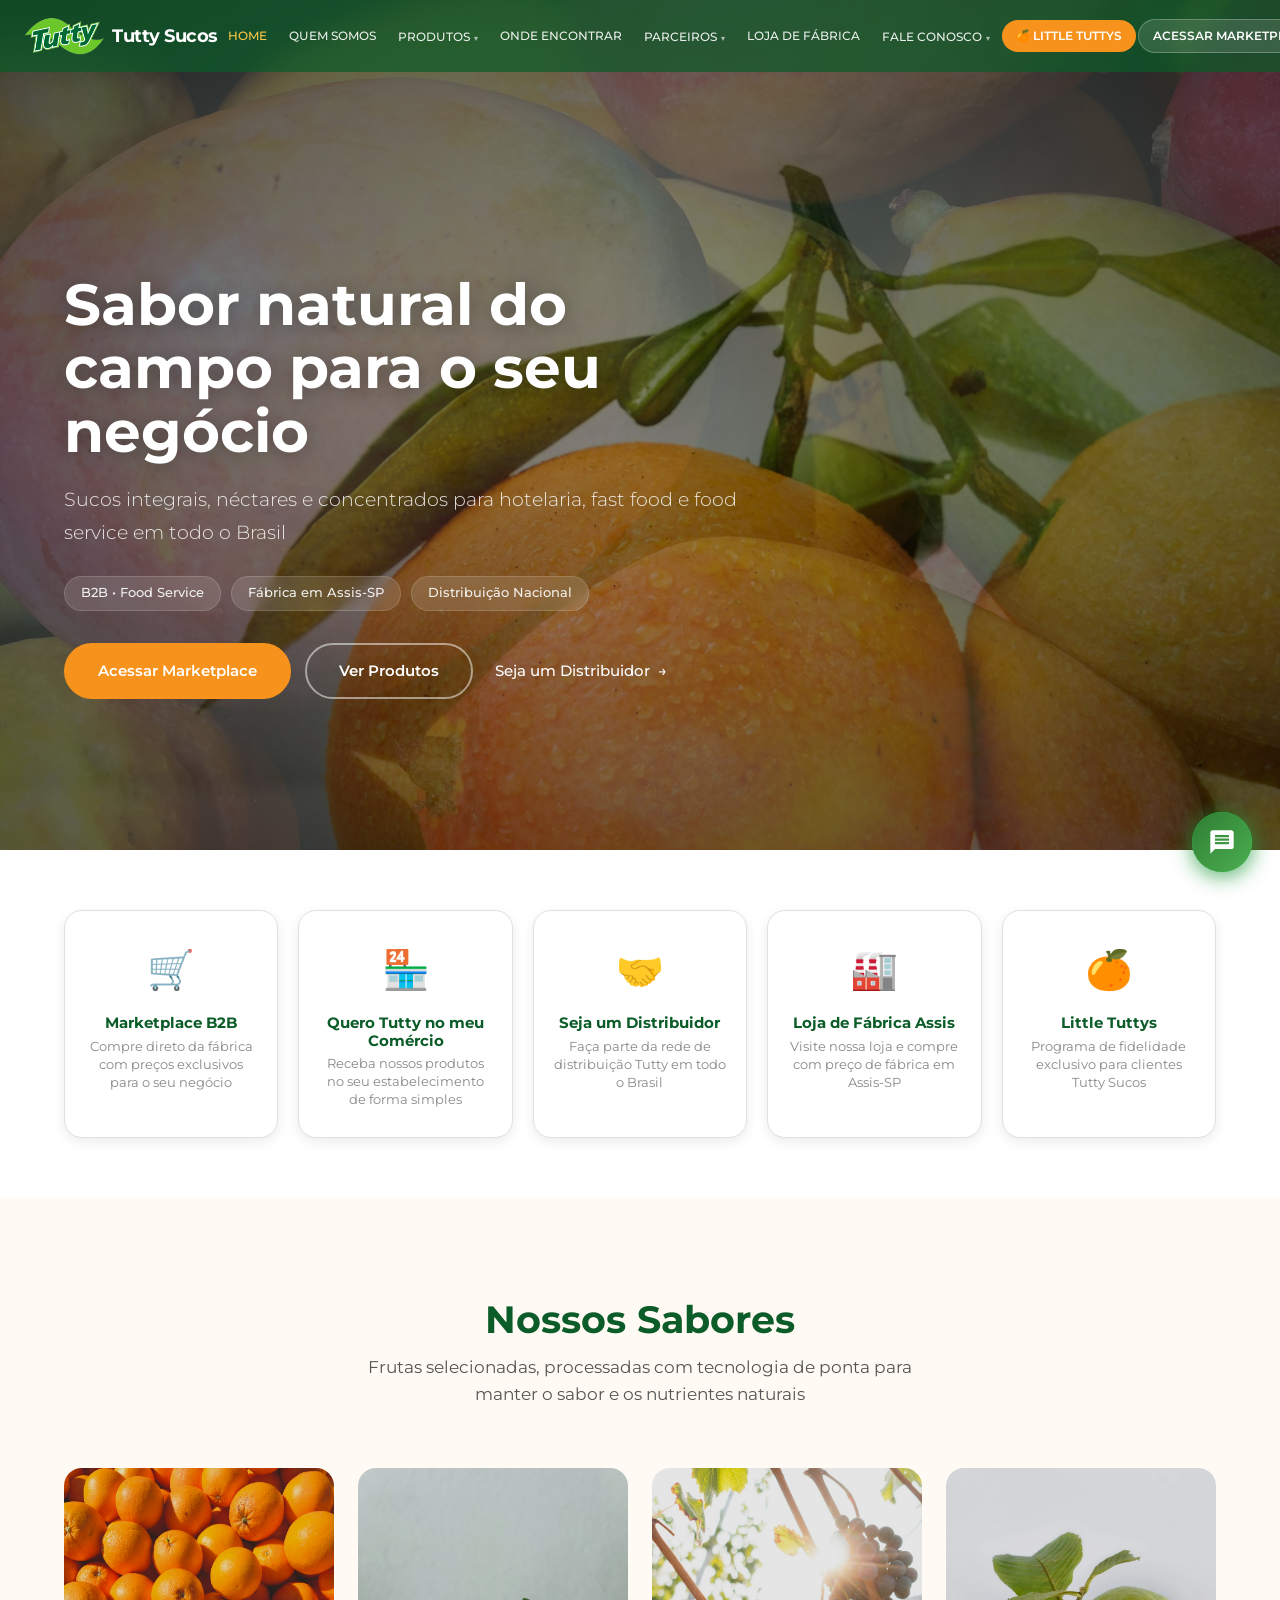
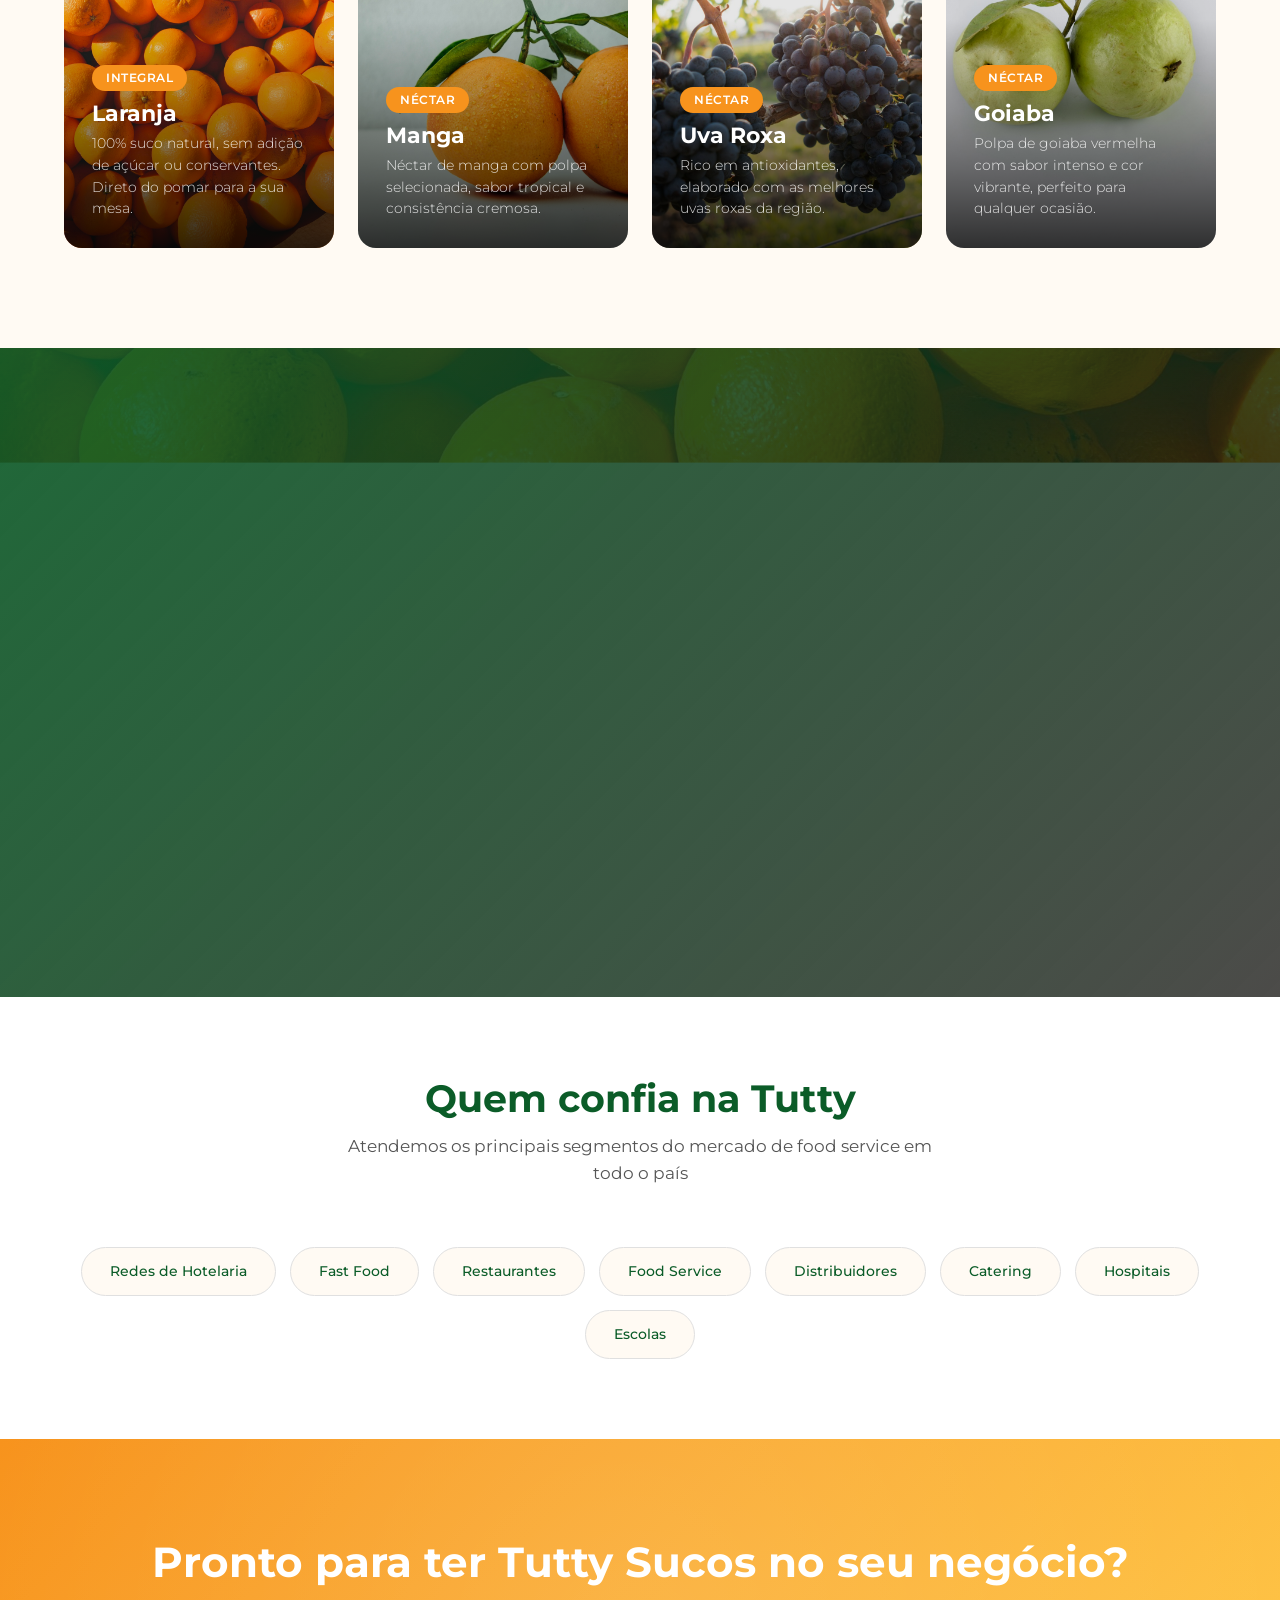
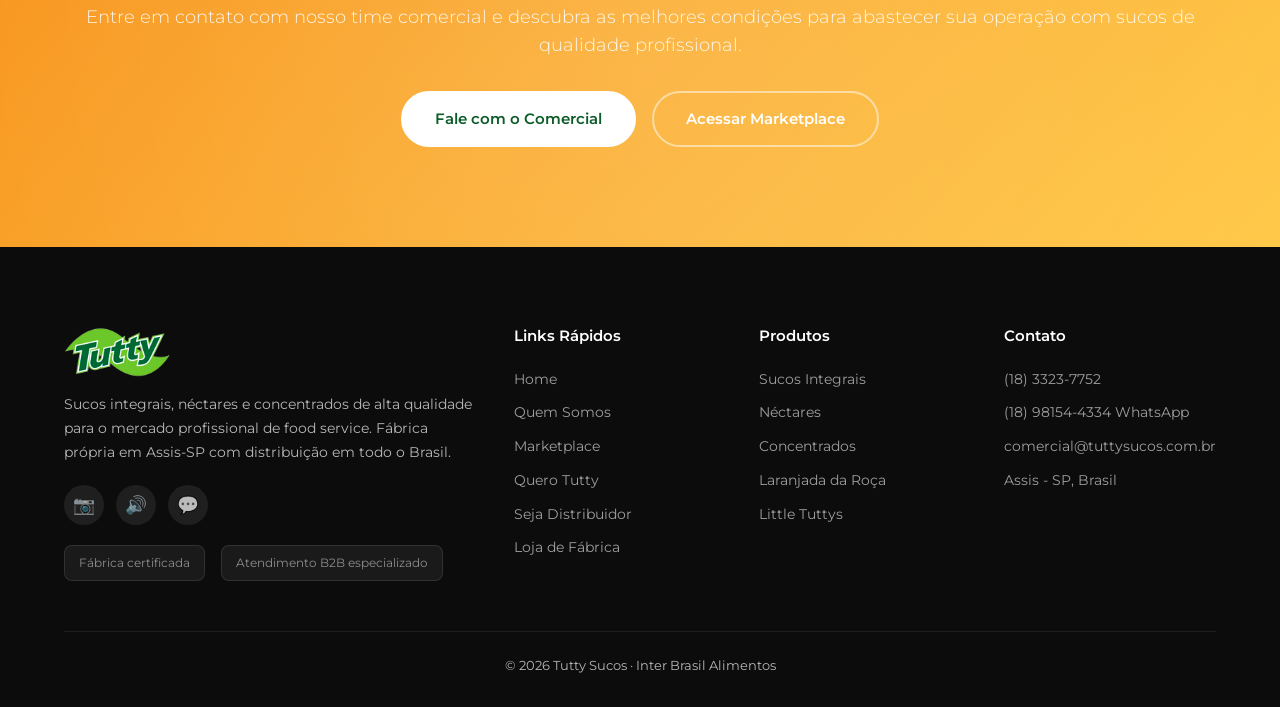
==== commit 607fd73e: "feat: widget IA chat em todas as páginas — assistente Tutty com GPT-4o-mini" ====
--- a/index.html
+++ b/index.html
@@ -354,93 +354,310 @@
 
   <script src="script.js"></script>
 
+
   <!-- ═══════════════════════════════════════════════════
-       WHATSAPP WIDGET — Matheus Comercial
+       TUTTY CHAT WIDGET — IA Assistente
        ═══════════════════════════════════════════════════ -->
-  <div id="whatsapp-widget">
-    <div id="whatsapp-tooltip">
-      <p>💬 Olá! Precisa de ajuda?</p>
-      <p>Fale com nosso comercial agora!</p>
+  <div id="tutty-chat-wrapper">
+
+    <!-- Botão flutuante -->
+    <button id="tutty-chat-toggle" aria-label="Abrir chat">
+      <svg id="icon-chat" xmlns="http://www.w3.org/2000/svg" viewBox="0 0 24 24" fill="white" width="28" height="28">
+        <path d="M20 2H4c-1.1 0-2 .9-2 2v18l4-4h14c1.1 0 2-.9 2-2V4c0-1.1-.9-2-2-2zm-2 12H6v-2h12v2zm0-3H6V9h12v2zm0-3H6V6h12v2z"/>
+      </svg>
+      <svg id="icon-close" xmlns="http://www.w3.org/2000/svg" viewBox="0 0 24 24" fill="white" width="28" height="28" style="display:none">
+        <path d="M19 6.41L17.59 5 12 10.59 6.41 5 5 6.41 10.59 12 5 17.59 6.41 19 12 13.41 17.59 19 19 17.59 13.41 12z"/>
+      </svg>
+      <span id="tutty-chat-badge" style="display:none">1</span>
+    </button>
+
+    <!-- Janela do chat -->
+    <div id="tutty-chat-box">
+      <div id="tutty-chat-header">
+        <div id="tutty-chat-avatar">🍊</div>
+        <div>
+          <div id="tutty-chat-title">Tutty Sucos</div>
+          <div id="tutty-chat-subtitle">Assistente Virtual · Online agora</div>
+        </div>
+      </div>
+
+      <div id="tutty-chat-messages">
+        <div class="tutty-msg tutty-msg-bot">
+          <span>Olá! Sou o assistente da Tutty Sucos 🍊<br>Posso ajudar com informações sobre nossos produtos, pedidos e muito mais. Como posso te ajudar?</span>
+        </div>
+      </div>
+
+      <div id="tutty-chat-typing" style="display:none">
+        <div class="tutty-msg tutty-msg-bot">
+          <span class="tutty-typing-dots"><span></span><span></span><span></span></span>
+        </div>
+      </div>
+
+      <div id="tutty-chat-input-area">
+        <input id="tutty-chat-input" type="text" placeholder="Digite sua mensagem..." autocomplete="off" maxlength="500" />
+        <button id="tutty-chat-send" aria-label="Enviar">
+          <svg xmlns="http://www.w3.org/2000/svg" viewBox="0 0 24 24" fill="white" width="20" height="20">
+            <path d="M2.01 21L23 12 2.01 3 2 10l15 2-15 2z"/>
+          </svg>
+        </button>
+      </div>
     </div>
-    <a id="whatsapp-btn"
-       href="https://wa.me/5518981544334?text=Ol%C3%A1%2C%20vim%20pelo%20site%20da%20Tutty%20Sucos%20e%20gostaria%20de%20mais%20informa%C3%A7%C3%B5es."
-       target="_blank"
-       rel="noopener noreferrer"
-       aria-label="Falar no WhatsApp com o comercial">
-      <svg xmlns="http://www.w3.org/2000/svg" viewBox="0 0 24 24" fill="white" width="32" height="32">
-        <path d="M17.472 14.382c-.297-.149-1.758-.867-2.03-.967-.273-.099-.471-.148-.67.15-.197.297-.767.966-.94 1.164-.173.199-.347.223-.644.075-.297-.15-1.255-.463-2.39-1.475-.883-.788-1.48-1.761-1.653-2.059-.173-.297-.018-.458.13-.606.134-.133.298-.347.446-.52.149-.174.198-.298.298-.497.099-.198.05-.371-.025-.52-.075-.149-.669-1.612-.916-2.207-.242-.579-.487-.5-.669-.51-.173-.008-.371-.01-.57-.01-.198 0-.52.074-.792.372-.272.297-1.04 1.016-1.04 2.479 0 1.462 1.065 2.875 1.213 3.074.149.198 2.096 3.2 5.077 4.487.709.306 1.262.489 1.694.625.712.227 1.36.195 1.871.118.571-.085 1.758-.719 2.006-1.413.248-.694.248-1.289.173-1.413-.074-.124-.272-.198-.57-.347m-5.421 7.403h-.004a9.87 9.87 0 01-5.031-1.378l-.361-.214-3.741.982.998-3.648-.235-.374a9.86 9.86 0 01-1.51-5.26c.001-5.45 4.436-9.884 9.888-9.884 2.64 0 5.122 1.03 6.988 2.898a9.825 9.825 0 012.893 6.994c-.003 5.45-4.437 9.884-9.885 9.884m8.413-18.297A11.815 11.815 0 0012.05 0C5.495 0 .16 5.335.157 11.892c0 2.096.547 4.142 1.588 5.945L.057 24l6.305-1.654a11.882 11.882 0 005.683 1.448h.005c6.554 0 11.89-5.335 11.893-11.893a11.821 11.821 0 00-3.48-8.413z"/>
-      </svg>
-    </a>
   </div>
 
   <style>
-    #whatsapp-widget {
+    #tutty-chat-wrapper {
       position: fixed;
       bottom: 28px;
       right: 28px;
       z-index: 9999;
-      display: flex;
-      flex-direction: column;
-      align-items: flex-end;
-      gap: 10px;
-    }
-    #whatsapp-tooltip {
-      background: #fff;
-      border-radius: 12px;
-      padding: 12px 16px;
-      box-shadow: 0 4px 20px rgba(0,0,0,0.15);
       font-family: 'Montserrat', sans-serif;
-      font-size: 13px;
-      line-height: 1.5;
-      color: #333;
-      max-width: 200px;
-      text-align: center;
-      animation: fadeInUp 0.4s ease;
-      display: none;
-    }
-    #whatsapp-tooltip p { margin: 0; }
-    #whatsapp-tooltip p:first-child { font-weight: 600; color: #25D366; }
-    #whatsapp-btn {
-      background: #25D366;
-      border-radius: 50%;
+    }
+
+    /* Botão flutuante */
+    #tutty-chat-toggle {
       width: 60px;
       height: 60px;
+      border-radius: 50%;
+      background: linear-gradient(135deg, #2e7d32, #4caf50);
+      border: none;
+      cursor: pointer;
+      box-shadow: 0 4px 20px rgba(46,125,50,0.5);
       display: flex;
       align-items: center;
       justify-content: center;
-      box-shadow: 0 4px 20px rgba(37,211,102,0.5);
-      transition: transform 0.2s, box-shadow 0.2s;
-      animation: pulse 2.5s infinite;
-    }
-    #whatsapp-btn:hover {
-      transform: scale(1.1);
-      box-shadow: 0 6px 28px rgba(37,211,102,0.7);
-    }
-    @keyframes pulse {
-      0%   { box-shadow: 0 0 0 0 rgba(37,211,102,0.5); }
-      70%  { box-shadow: 0 0 0 14px rgba(37,211,102,0); }
-      100% { box-shadow: 0 0 0 0 rgba(37,211,102,0); }
-    }
-    @keyframes fadeInUp {
-      from { opacity: 0; transform: translateY(10px); }
-      to   { opacity: 1; transform: translateY(0); }
+      animation: tutty-pulse 2.5s infinite;
+      transition: transform 0.2s;
+      position: relative;
+    }
+    #tutty-chat-toggle:hover { transform: scale(1.08); }
+    @keyframes tutty-pulse {
+      0%   { box-shadow: 0 0 0 0 rgba(76,175,80,0.5); }
+      70%  { box-shadow: 0 0 0 14px rgba(76,175,80,0); }
+      100% { box-shadow: 0 0 0 0 rgba(76,175,80,0); }
+    }
+    #tutty-chat-badge {
+      position: absolute;
+      top: -4px; right: -4px;
+      background: #e53935;
+      color: white;
+      font-size: 11px;
+      font-weight: 700;
+      border-radius: 50%;
+      width: 20px; height: 20px;
+      display: flex; align-items: center; justify-content: center;
+    }
+
+    /* Janela do chat */
+    #tutty-chat-box {
+      display: none;
+      flex-direction: column;
+      position: absolute;
+      bottom: 74px;
+      right: 0;
+      width: 340px;
+      height: 480px;
+      background: #fff;
+      border-radius: 18px;
+      box-shadow: 0 8px 40px rgba(0,0,0,0.18);
+      overflow: hidden;
+      animation: tutty-fadeIn 0.3s ease;
+    }
+    @keyframes tutty-fadeIn {
+      from { opacity: 0; transform: translateY(16px) scale(0.97); }
+      to   { opacity: 1; transform: translateY(0) scale(1); }
+    }
+
+    /* Header */
+    #tutty-chat-header {
+      background: linear-gradient(135deg, #2e7d32, #4caf50);
+      padding: 16px;
+      display: flex;
+      align-items: center;
+      gap: 12px;
+      color: white;
+    }
+    #tutty-chat-avatar {
+      font-size: 28px;
+      background: rgba(255,255,255,0.2);
+      border-radius: 50%;
+      width: 44px; height: 44px;
+      display: flex; align-items: center; justify-content: center;
+    }
+    #tutty-chat-title { font-weight: 700; font-size: 15px; }
+    #tutty-chat-subtitle { font-size: 11px; opacity: 0.85; margin-top: 2px; }
+
+    /* Mensagens */
+    #tutty-chat-messages {
+      flex: 1;
+      overflow-y: auto;
+      padding: 16px;
+      display: flex;
+      flex-direction: column;
+      gap: 10px;
+      background: #f5f5f5;
+    }
+    .tutty-msg {
+      display: flex;
+      max-width: 85%;
+    }
+    .tutty-msg span {
+      padding: 10px 14px;
+      border-radius: 16px;
+      font-size: 13px;
+      line-height: 1.5;
+    }
+    .tutty-msg-bot { align-self: flex-start; }
+    .tutty-msg-bot span {
+      background: #fff;
+      color: #333;
+      border-bottom-left-radius: 4px;
+      box-shadow: 0 1px 4px rgba(0,0,0,0.08);
+    }
+    .tutty-msg-user { align-self: flex-end; }
+    .tutty-msg-user span {
+      background: linear-gradient(135deg, #2e7d32, #4caf50);
+      color: #fff;
+      border-bottom-right-radius: 4px;
+    }
+
+    /* Typing dots */
+    .tutty-typing-dots {
+      display: flex; gap: 4px; align-items: center; padding: 4px 2px;
+    }
+    .tutty-typing-dots span {
+      width: 8px; height: 8px;
+      background: #aaa;
+      border-radius: 50%;
+      padding: 0;
+      animation: tutty-bounce 1.2s infinite;
+    }
+    .tutty-typing-dots span:nth-child(2) { animation-delay: 0.2s; }
+    .tutty-typing-dots span:nth-child(3) { animation-delay: 0.4s; }
+    @keyframes tutty-bounce {
+      0%, 60%, 100% { transform: translateY(0); }
+      30% { transform: translateY(-6px); }
+    }
+    #tutty-chat-typing { padding: 0 16px; background: #f5f5f5; }
+
+    /* Input */
+    #tutty-chat-input-area {
+      display: flex;
+      align-items: center;
+      padding: 12px;
+      gap: 8px;
+      background: #fff;
+      border-top: 1px solid #eee;
+    }
+    #tutty-chat-input {
+      flex: 1;
+      border: 1.5px solid #ddd;
+      border-radius: 24px;
+      padding: 10px 16px;
+      font-size: 13px;
+      font-family: 'Montserrat', sans-serif;
+      outline: none;
+      transition: border-color 0.2s;
+    }
+    #tutty-chat-input:focus { border-color: #4caf50; }
+    #tutty-chat-send {
+      width: 40px; height: 40px;
+      border-radius: 50%;
+      background: linear-gradient(135deg, #2e7d32, #4caf50);
+      border: none;
+      cursor: pointer;
+      display: flex; align-items: center; justify-content: center;
+      flex-shrink: 0;
+      transition: transform 0.2s;
+    }
+    #tutty-chat-send:hover { transform: scale(1.1); }
+
+    @media (max-width: 400px) {
+      #tutty-chat-box { width: calc(100vw - 40px); right: -14px; }
     }
   </style>
 
   <script>
-    (function() {
-      var btn = document.getElementById('whatsapp-btn');
-      var tip = document.getElementById('whatsapp-tooltip');
-      // Mostrar tooltip após 3s
-      setTimeout(function() {
-        tip.style.display = 'block';
-        setTimeout(function() { tip.style.display = 'none'; }, 6000);
-      }, 3000);
-      btn.addEventListener('mouseenter', function() { tip.style.display = 'block'; });
-      btn.addEventListener('mouseleave', function() { tip.style.display = 'none'; });
-    })();
+  (function() {
+    var API_URL = 'http://76.13.82.31:3001/chat';
+    var messages = [];
+    var isOpen = false;
+    var isTyping = false;
+
+    var toggle = document.getElementById('tutty-chat-toggle');
+    var box    = document.getElementById('tutty-chat-box');
+    var input  = document.getElementById('tutty-chat-input');
+    var send   = document.getElementById('tutty-chat-send');
+    var msgDiv = document.getElementById('tutty-chat-messages');
+    var typing = document.getElementById('tutty-chat-typing');
+    var badge  = document.getElementById('tutty-chat-badge');
+    var iconChat  = document.getElementById('icon-chat');
+    var iconClose = document.getElementById('icon-close');
+
+    // Mostrar badge após 4s para chamar atenção
+    setTimeout(function() {
+      if (!isOpen) { badge.style.display = 'flex'; }
+    }, 4000);
+
+    toggle.addEventListener('click', function() {
+      isOpen = !isOpen;
+      box.style.display = isOpen ? 'flex' : 'none';
+      iconChat.style.display  = isOpen ? 'none'  : 'block';
+      iconClose.style.display = isOpen ? 'block' : 'none';
+      badge.style.display = 'none';
+      if (isOpen) { input.focus(); scrollBottom(); }
+    });
+
+    function scrollBottom() {
+      msgDiv.scrollTop = msgDiv.scrollHeight;
+    }
+
+    function addMessage(role, text) {
+      var div = document.createElement('div');
+      div.className = 'tutty-msg tutty-msg-' + (role === 'user' ? 'user' : 'bot');
+      var span = document.createElement('span');
+      span.innerHTML = text.replace(/\n/g, '<br>');
+      div.appendChild(span);
+      msgDiv.appendChild(div);
+      scrollBottom();
+    }
+
+    function sendMessage() {
+      var text = input.value.trim();
+      if (!text || isTyping) return;
+      input.value = '';
+      addMessage('user', text);
+      messages.push({ role: 'user', content: text });
+      isTyping = true;
+      typing.style.display = 'block';
+      scrollBottom();
+
+      fetch(API_URL, {
+        method: 'POST',
+        headers: { 'Content-Type': 'application/json' },
+        body: JSON.stringify({ messages: messages })
+      })
+      .then(function(r) { return r.json(); })
+      .then(function(data) {
+        typing.style.display = 'none';
+        isTyping = false;
+        var reply = data.reply || 'Desculpe, não consegui responder. Fale com nosso comercial: (18) 98154-4334';
+        addMessage('bot', reply);
+        messages.push({ role: 'assistant', content: reply });
+        if (!isOpen) { badge.style.display = 'flex'; }
+      })
+      .catch(function() {
+        typing.style.display = 'none';
+        isTyping = false;
+        addMessage('bot', 'Desculpe, houve um erro de conexão. Entre em contato: (18) 98154-4334');
+      });
+    }
+
+    send.addEventListener('click', sendMessage);
+    input.addEventListener('keydown', function(e) {
+      if (e.key === 'Enter') sendMessage();
+    });
+  })();
   </script>
-
 
 </body>
 </html>
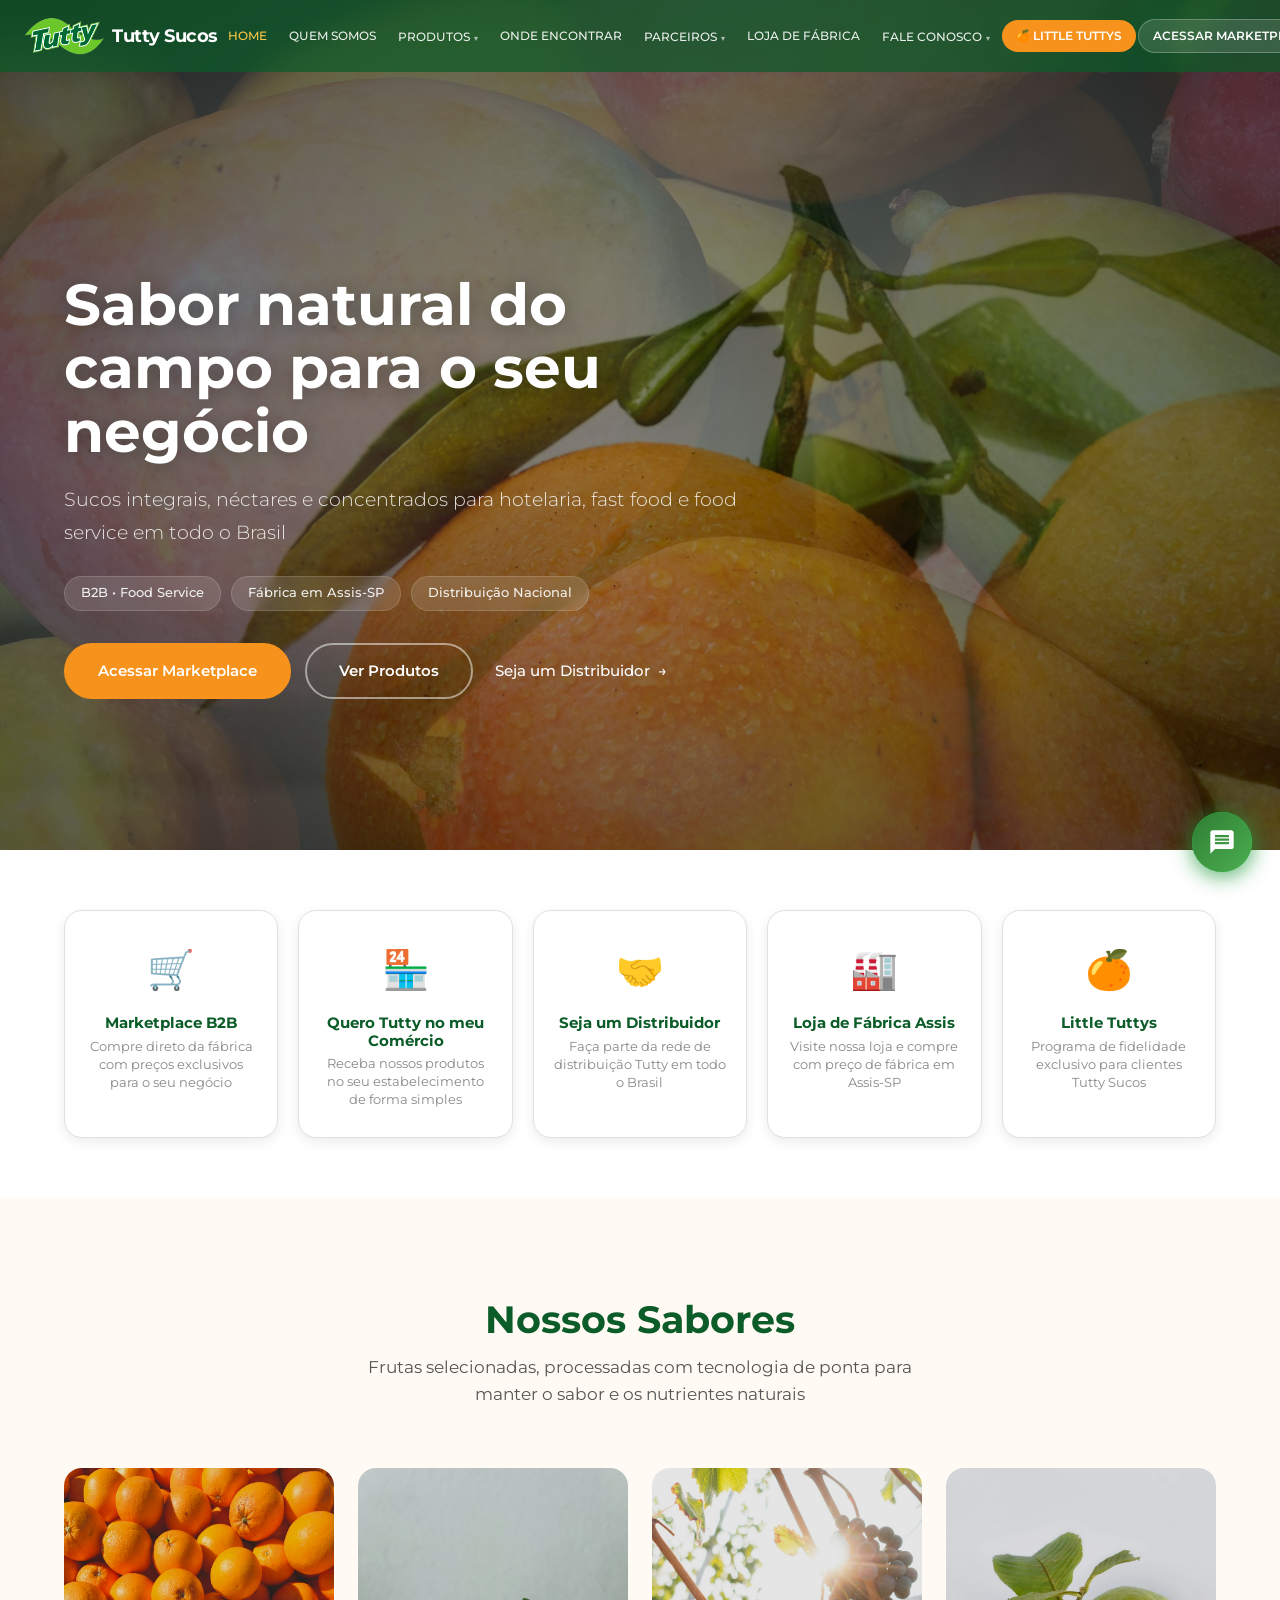
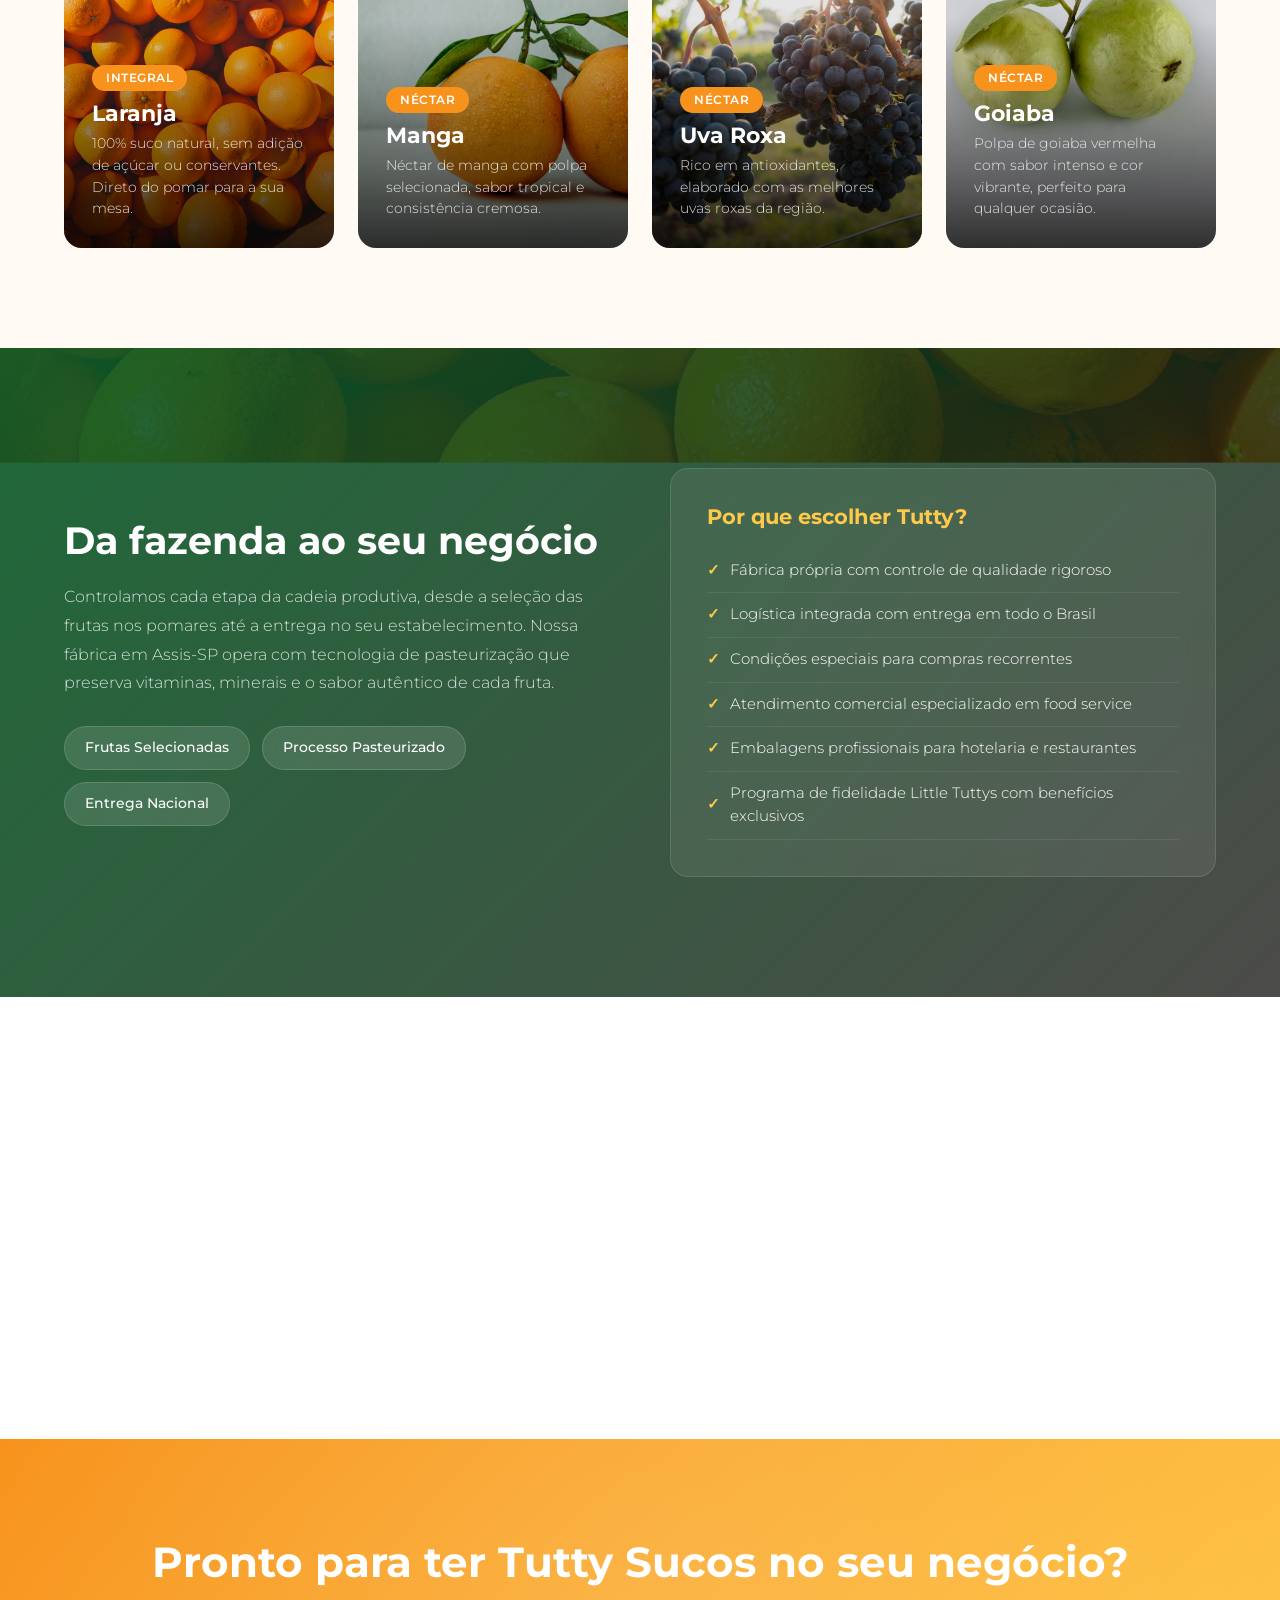
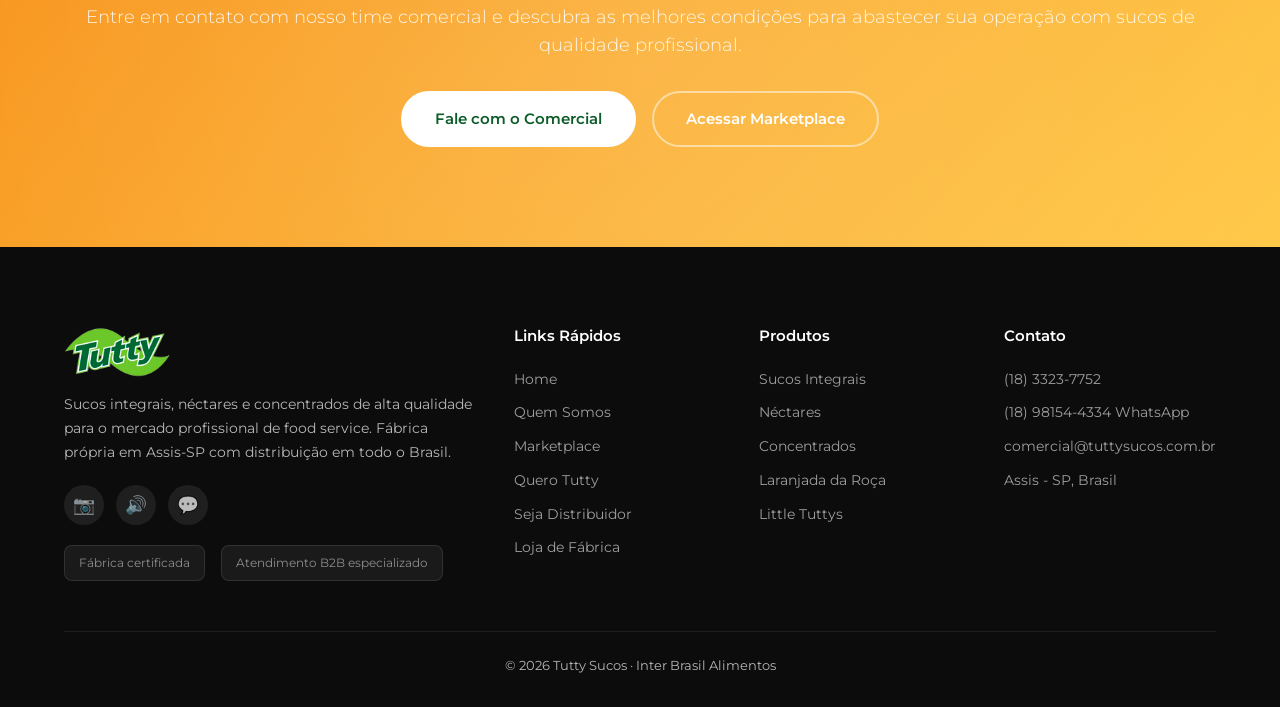
==== commit 84ee75ff: "fix: chat API URL relativa — compatível com HTTPS" ====
--- a/index.html
+++ b/index.html
@@ -578,7 +578,7 @@
 
   <script>
   (function() {
-    var API_URL = 'http://76.13.82.31:3001/chat';
+    var API_URL = '/chat';
     var messages = [];
     var isOpen = false;
     var isTyping = false;
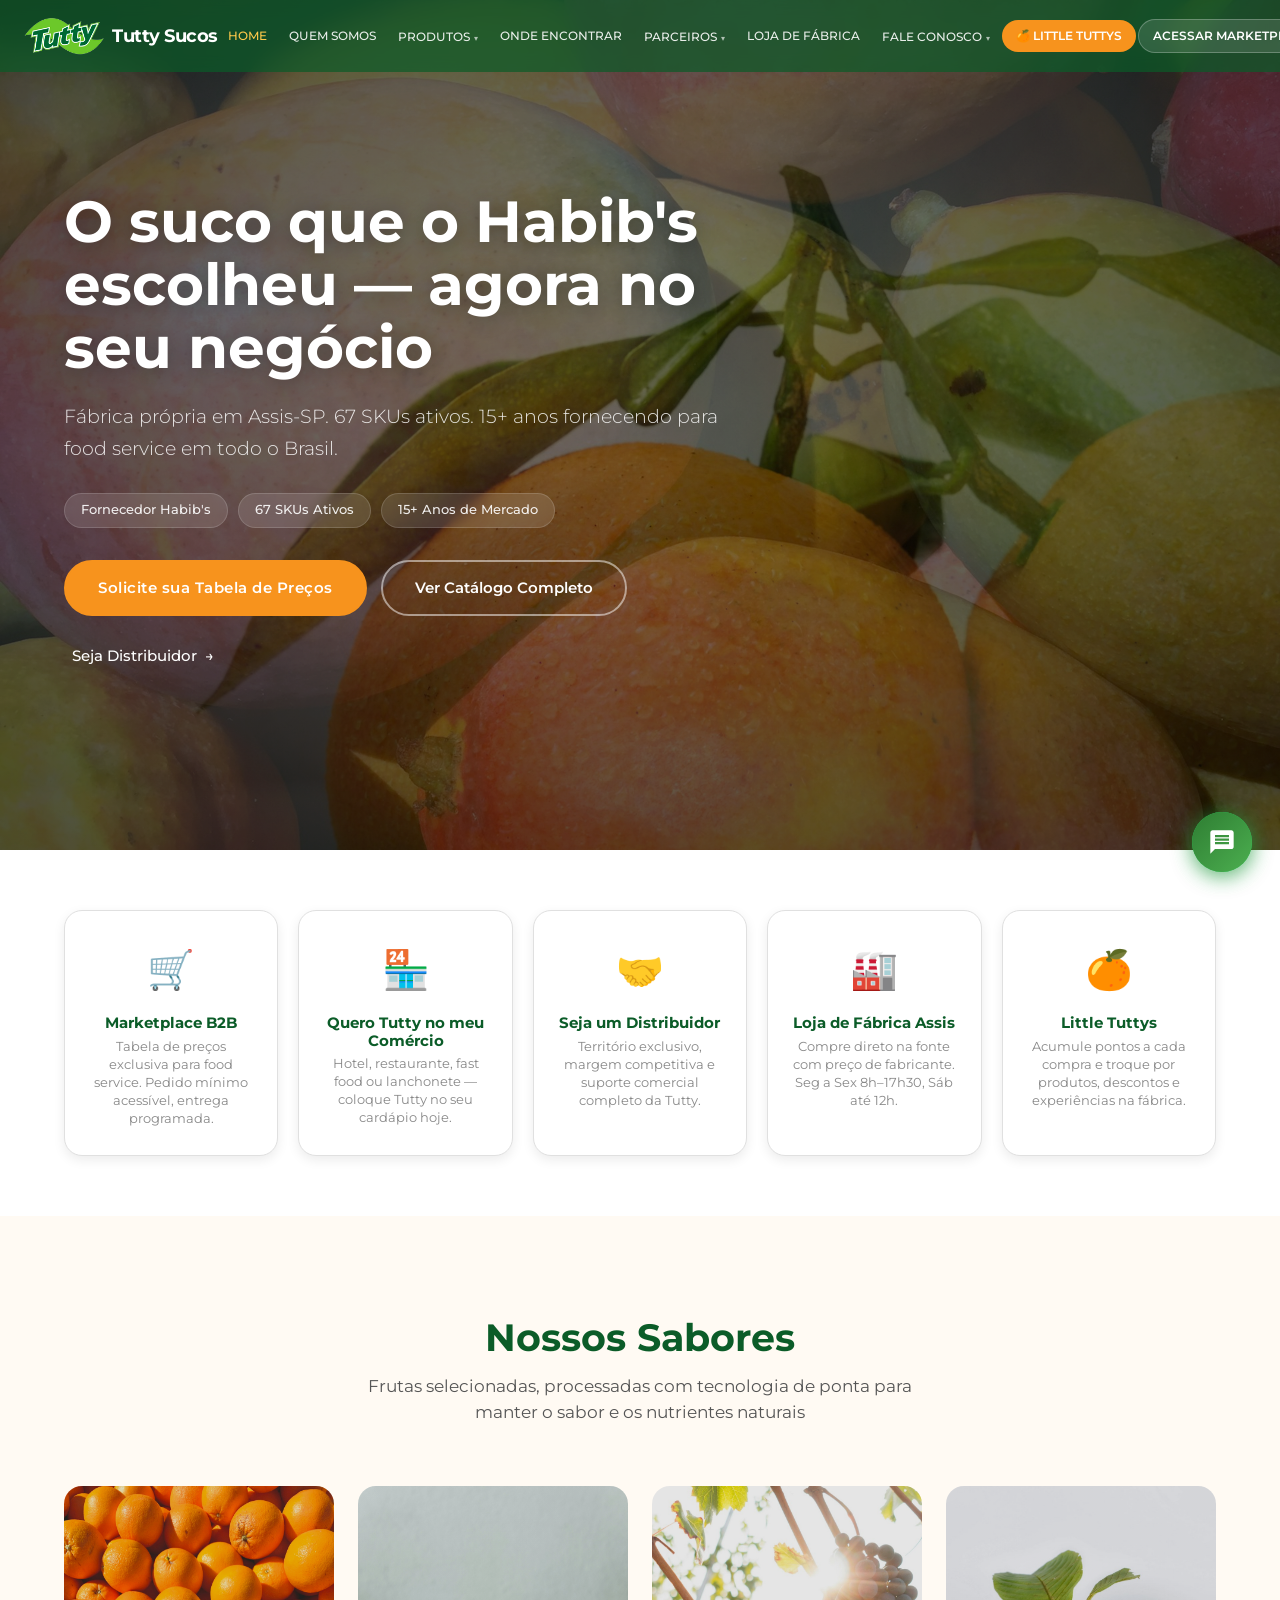
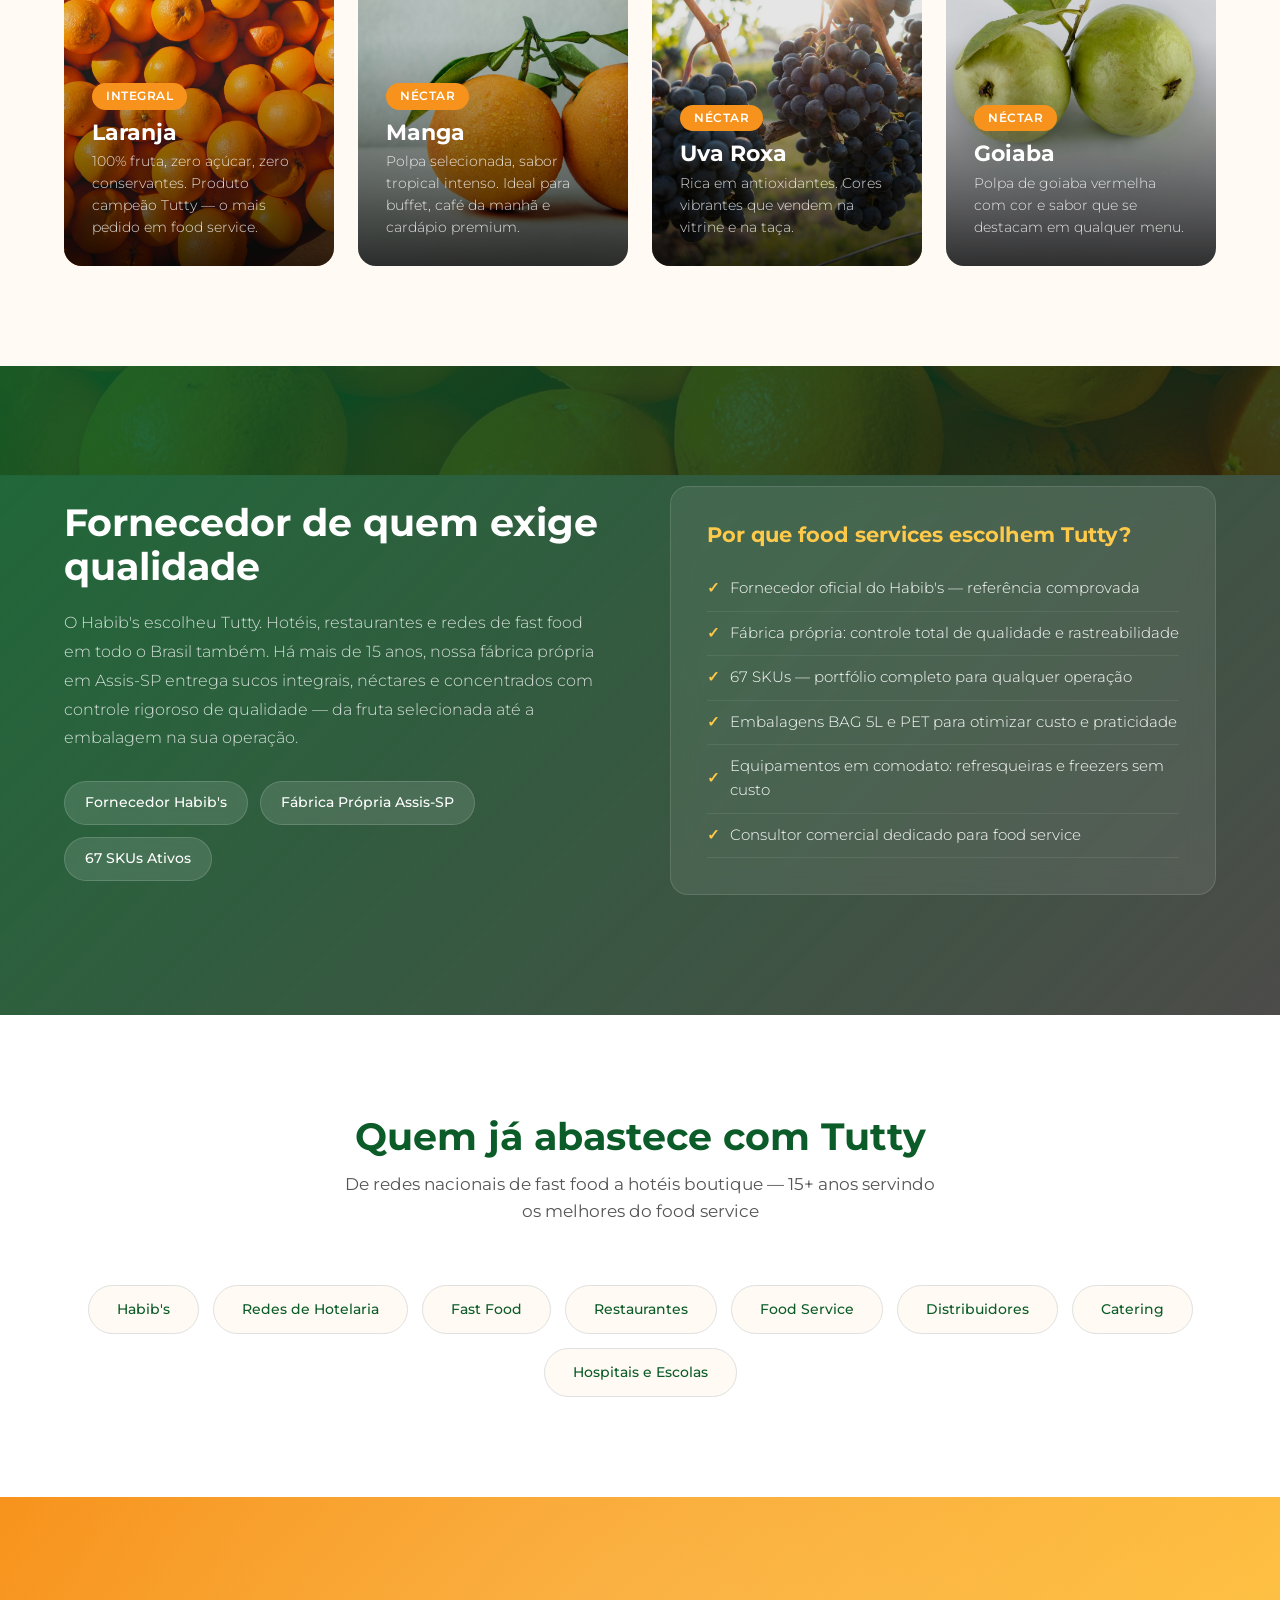
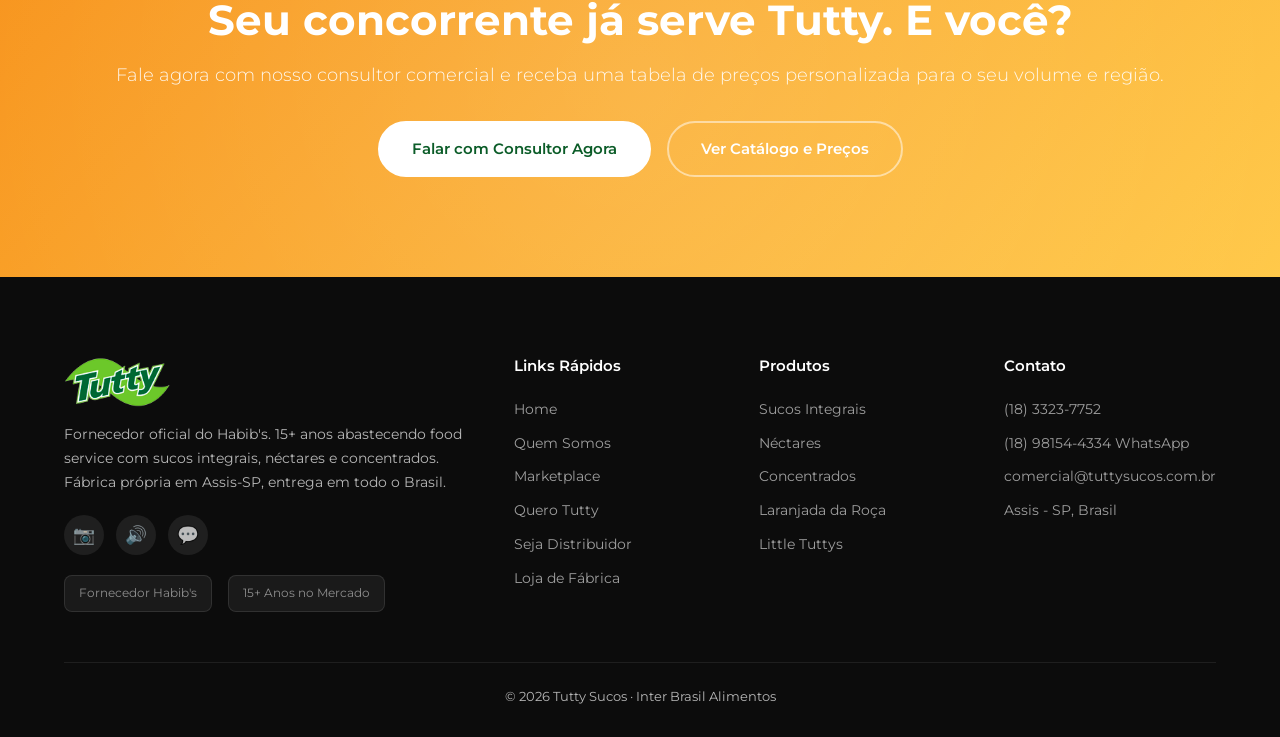
==== commit 7bbe0286: "feat: SEO completo, copywriting de conversão, design polish, fixes e acessibilidade - SEO: canonical" ====
--- a/index.html
+++ b/index.html
@@ -4,14 +4,56 @@
   <meta charset="UTF-8">
   <meta name="viewport" content="width=device-width, initial-scale=1.0">
   <title>Tutty Sucos | Sucos Integrais, Néctares e Concentrados para Food Service</title>
-  <meta name="description" content="Tutty Sucos - sucos integrais, néctares e concentrados para hotelaria, fast food e food service. Fábrica em Assis-SP com distribuição nacional. Compre direto no marketplace B2B.">
   <meta name="keywords" content="sucos integrais, néctares, concentrados, food service, hotelaria, fast food, B2B, Tutty Sucos, Assis SP">
   <meta name="author" content="Tutty Sucos - Inter Brasil Alimentos">
+  <meta name="description" content="Tutty Sucos: sucos integrais, néctares e concentrados para hotelaria, fast food e food service. Fábrica em Assis-SP, entrega em todo o Brasil.">
   <meta name="robots" content="index, follow">
+  <link rel="canonical" href="https://ghsodredearaujo-eng.github.io/loja-virtual-tutty/">
   <meta property="og:title" content="Tutty Sucos | Sabor Natural do Campo para o Seu Negócio">
   <meta property="og:description" content="Sucos integrais, néctares e concentrados para hotelaria, fast food e food service em todo o Brasil.">
   <meta property="og:type" content="website">
-  <meta property="og:image" content="assets/download-5.jpg">
+  <meta property="og:image" content="https://ghsodredearaujo-eng.github.io/loja-virtual-tutty/assets/download-5.jpg">
+  <meta property="og:url" content="https://ghsodredearaujo-eng.github.io/loja-virtual-tutty/">
+  <meta property="og:site_name" content="Tutty Sucos">
+  <meta property="og:locale" content="pt_BR">
+  <meta name="twitter:card" content="summary_large_image">
+  <meta name="twitter:title" content="Tutty Sucos | Sabor Natural do Campo para o Seu Negócio">
+  <meta name="twitter:description" content="Sucos integrais, néctares e concentrados para hotelaria, fast food e food service em todo o Brasil.">
+  <meta name="twitter:image" content="https://ghsodredearaujo-eng.github.io/loja-virtual-tutty/assets/download-5.jpg">
+  <script type="application/ld+json">
+  {
+    "@context": "https://schema.org",
+    "@type": "BreadcrumbList",
+    "itemListElement": [
+      {
+        "@type": "ListItem",
+        "position": 1,
+        "name": "Home",
+        "item": "https://ghsodredearaujo-eng.github.io/loja-virtual-tutty/"
+      }
+    ]
+  }
+  </script>
+  <script type="application/ld+json">
+  {
+    "@context": "https://schema.org",
+    "@type": "Organization",
+    "name": "Tutty Sucos",
+    "legalName": "Inter Brasil Alimentos Ind. Exp. Imp. Ltda",
+    "url": "https://ghsodredearaujo-eng.github.io/loja-virtual-tutty/",
+    "logo": "https://ghsodredearaujo-eng.github.io/loja-virtual-tutty/images/brands/logo.png",
+    "image": "https://ghsodredearaujo-eng.github.io/loja-virtual-tutty/assets/download-5.jpg",
+    "telephone": "+55-18-98154-4334",
+    "priceRange": "$$",
+    "address": {
+      "@type": "PostalAddress",
+      "addressLocality": "Assis",
+      "addressRegion": "SP",
+      "addressCountry": "BR"
+    },
+    "sameAs": []
+  }
+  </script>
   <link rel="preconnect" href="https://fonts.googleapis.com">
   <link rel="preconnect" href="https://fonts.gstatic.com" crossorigin>
   <link href="https://fonts.googleapis.com/css2?family=Montserrat:wght@300;400;500;600;700&display=swap" rel="stylesheet">
@@ -23,7 +65,7 @@
        NAVBAR
        ═══════════════════════════════════════════════════ -->
   <header>
-    <nav class="navbar" id="navbar">
+    <nav class="navbar" id="navbar" role="navigation">
       <div class="container">
         <a href="index.html" class="nav-logo">
           <img src="images/brands/logo.png" alt="Tutty Sucos">
@@ -70,7 +112,7 @@
           <a href="marketplace.html" class="nav-btn-marketplace">ACESSAR MARKETPLACE</a>
         </div>
 
-        <button class="nav-toggle" aria-label="Abrir menu">
+        <button class="nav-toggle" aria-label="Abrir menu de navegação">
           <span></span>
           <span></span>
           <span></span>
@@ -121,17 +163,17 @@
       <div class="hero-float" style="background-image: url('assets/download-1-2.jpg');"></div>
       <div class="container">
         <div class="hero-content reveal">
-          <h1>Sabor natural do campo para o seu negócio</h1>
-          <p>Sucos integrais, néctares e concentrados para hotelaria, fast food e food service em todo o Brasil</p>
+          <h1>O suco que o Habib's escolheu &mdash; agora no seu negócio</h1>
+          <p>Fábrica própria em Assis-SP. 67 SKUs ativos. 15+ anos fornecendo para food service em todo o Brasil.</p>
           <div class="hero-badges">
-            <span class="hero-badge">B2B &bull; Food Service</span>
-            <span class="hero-badge">Fábrica em Assis-SP</span>
-            <span class="hero-badge">Distribuição Nacional</span>
+            <span class="hero-badge">Fornecedor Habib's</span>
+            <span class="hero-badge">67 SKUs Ativos</span>
+            <span class="hero-badge">15+ Anos de Mercado</span>
           </div>
           <div class="hero-buttons">
-            <a href="marketplace.html" class="btn btn-primary">Acessar Marketplace</a>
-            <a href="marketplace.html" class="btn btn-secondary">Ver Produtos</a>
-            <a href="seja-distribuidor.html" class="btn btn-tertiary">Seja um Distribuidor</a>
+            <a href="https://wa.me/5518981544334" class="btn btn-primary" target="_blank" rel="noopener">Solicite sua Tabela de Preços</a>
+            <a href="marketplace.html" class="btn btn-secondary">Ver Catálogo Completo</a>
+            <a href="seja-distribuidor.html" class="btn btn-tertiary">Seja Distribuidor</a>
           </div>
         </div>
       </div>
@@ -146,27 +188,27 @@
           <a href="marketplace.html" class="hub-card reveal reveal-delay-1">
             <span class="hub-icon">&#128722;</span>
             <h3>Marketplace B2B</h3>
-            <p>Compre direto da fábrica com preços exclusivos para o seu negócio</p>
+            <p>Tabela de preços exclusiva para food service. Pedido mínimo acessível, entrega programada.</p>
           </a>
           <a href="quero-tutty.html" class="hub-card reveal reveal-delay-2">
             <span class="hub-icon">&#127978;</span>
             <h3>Quero Tutty no meu Comércio</h3>
-            <p>Receba nossos produtos no seu estabelecimento de forma simples</p>
+            <p>Hotel, restaurante, fast food ou lanchonete — coloque Tutty no seu cardápio hoje.</p>
           </a>
           <a href="seja-distribuidor.html" class="hub-card reveal reveal-delay-3">
             <span class="hub-icon">&#129309;</span>
             <h3>Seja um Distribuidor</h3>
-            <p>Faça parte da rede de distribuição Tutty em todo o Brasil</p>
+            <p>Território exclusivo, margem competitiva e suporte comercial completo da Tutty.</p>
           </a>
           <a href="loja-fabrica.html" class="hub-card reveal reveal-delay-4">
             <span class="hub-icon">&#127981;</span>
             <h3>Loja de Fábrica Assis</h3>
-            <p>Visite nossa loja e compre com preço de fábrica em Assis-SP</p>
+            <p>Compre direto na fonte com preço de fabricante. Seg a Sex 8h–17h30, Sáb até 12h.</p>
           </a>
           <a href="little-tuttys.html" class="hub-card reveal reveal-delay-5">
             <span class="hub-icon">&#127818;</span>
             <h3>Little Tuttys</h3>
-            <p>Programa de fidelidade exclusivo para clientes Tutty Sucos</p>
+            <p>Acumule pontos a cada compra e troque por produtos, descontos e experiências na fábrica.</p>
           </a>
         </div>
       </div>
@@ -188,7 +230,7 @@
             <div class="sabor-card-content">
               <span class="sabor-badge">Integral</span>
               <h3>Laranja</h3>
-              <p>100% suco natural, sem adição de açúcar ou conservantes. Direto do pomar para a sua mesa.</p>
+              <p>100% fruta, zero açúcar, zero conservantes. Produto campeão Tutty — o mais pedido em food service.</p>
             </div>
           </div>
           <div class="sabor-card reveal reveal-delay-2">
@@ -197,7 +239,7 @@
             <div class="sabor-card-content">
               <span class="sabor-badge">Néctar</span>
               <h3>Manga</h3>
-              <p>Néctar de manga com polpa selecionada, sabor tropical e consistência cremosa.</p>
+              <p>Polpa selecionada, sabor tropical intenso. Ideal para buffet, café da manhã e cardápio premium.</p>
             </div>
           </div>
           <div class="sabor-card reveal reveal-delay-3">
@@ -206,7 +248,7 @@
             <div class="sabor-card-content">
               <span class="sabor-badge">Néctar</span>
               <h3>Uva Roxa</h3>
-              <p>Rico em antioxidantes, elaborado com as melhores uvas roxas da região.</p>
+              <p>Rica em antioxidantes. Cores vibrantes que vendem na vitrine e na taça.</p>
             </div>
           </div>
           <div class="sabor-card reveal reveal-delay-4">
@@ -215,7 +257,7 @@
             <div class="sabor-card-content">
               <span class="sabor-badge">Néctar</span>
               <h3>Goiaba</h3>
-              <p>Polpa de goiaba vermelha com sabor intenso e cor vibrante, perfeito para qualquer ocasião.</p>
+              <p>Polpa de goiaba vermelha com cor e sabor que se destacam em qualquer menu.</p>
             </div>
           </div>
         </div>
@@ -231,23 +273,23 @@
       <div class="container">
         <div class="parallax-content">
           <div class="parallax-text reveal">
-            <h2>Da fazenda ao seu negócio</h2>
-            <p>Controlamos cada etapa da cadeia produtiva, desde a seleção das frutas nos pomares até a entrega no seu estabelecimento. Nossa fábrica em Assis-SP opera com tecnologia de pasteurização que preserva vitaminas, minerais e o sabor autêntico de cada fruta.</p>
+            <h2>Fornecedor de quem exige qualidade</h2>
+            <p>O Habib's escolheu Tutty. Hotéis, restaurantes e redes de fast food em todo o Brasil também. Há mais de 15 anos, nossa fábrica própria em Assis-SP entrega sucos integrais, néctares e concentrados com controle rigoroso de qualidade — da fruta selecionada até a embalagem na sua operação.</p>
             <div class="parallax-badges">
-              <span class="parallax-badge">Frutas Selecionadas</span>
-              <span class="parallax-badge">Processo Pasteurizado</span>
-              <span class="parallax-badge">Entrega Nacional</span>
+              <span class="parallax-badge">Fornecedor Habib's</span>
+              <span class="parallax-badge">Fábrica Própria Assis-SP</span>
+              <span class="parallax-badge">67 SKUs Ativos</span>
             </div>
           </div>
           <div class="parallax-card reveal reveal-delay-2">
-            <h3>Por que escolher Tutty?</h3>
+            <h3>Por que food services escolhem Tutty?</h3>
             <ul>
-              <li>Fábrica própria com controle de qualidade rigoroso</li>
-              <li>Logística integrada com entrega em todo o Brasil</li>
-              <li>Condições especiais para compras recorrentes</li>
-              <li>Atendimento comercial especializado em food service</li>
-              <li>Embalagens profissionais para hotelaria e restaurantes</li>
-              <li>Programa de fidelidade Little Tuttys com benefícios exclusivos</li>
+              <li>Fornecedor oficial do Habib's — referência comprovada</li>
+              <li>Fábrica própria: controle total de qualidade e rastreabilidade</li>
+              <li>67 SKUs — portfólio completo para qualquer operação</li>
+              <li>Embalagens BAG 5L e PET para otimizar custo e praticidade</li>
+              <li>Equipamentos em comodato: refresqueiras e freezers sem custo</li>
+              <li>Consultor comercial dedicado para food service</li>
             </ul>
           </div>
         </div>
@@ -260,18 +302,18 @@
     <section class="trust-section section" id="quem-confia">
       <div class="container">
         <div class="section-header reveal">
-          <h2>Quem confia na Tutty</h2>
-          <p>Atendemos os principais segmentos do mercado de food service em todo o país</p>
+          <h2>Quem já abastece com Tutty</h2>
+          <p>De redes nacionais de fast food a hotéis boutique — 15+ anos servindo os melhores do food service</p>
         </div>
         <div class="trust-chips reveal">
+          <span class="chip">Habib's</span>
           <span class="chip">Redes de Hotelaria</span>
           <span class="chip">Fast Food</span>
           <span class="chip">Restaurantes</span>
           <span class="chip">Food Service</span>
           <span class="chip">Distribuidores</span>
           <span class="chip">Catering</span>
-          <span class="chip">Hospitais</span>
-          <span class="chip">Escolas</span>
+          <span class="chip">Hospitais e Escolas</span>
         </div>
       </div>
     </section>
@@ -282,11 +324,11 @@
     <section class="cta-section">
       <div class="container">
         <div class="cta-content reveal">
-          <h2>Pronto para ter Tutty Sucos no seu negócio?</h2>
-          <p>Entre em contato com nosso time comercial e descubra as melhores condições para abastecer sua operação com sucos de qualidade profissional.</p>
+          <h2>Seu concorrente já serve Tutty. E você?</h2>
+          <p>Fale agora com nosso consultor comercial e receba uma tabela de preços personalizada para o seu volume e região.</p>
           <div class="cta-buttons">
-            <a href="https://wa.me/5518981544334" class="btn btn-white" target="_blank" rel="noopener">Fale com o Comercial</a>
-            <a href="marketplace.html" class="btn btn-secondary">Acessar Marketplace</a>
+            <a href="https://wa.me/5518981544334" class="btn btn-white" target="_blank" rel="noopener">Falar com Consultor Agora</a>
+            <a href="marketplace.html" class="btn btn-secondary">Ver Catálogo e Preços</a>
           </div>
         </div>
       </div>
@@ -300,16 +342,16 @@
     <div class="container">
       <div class="footer-grid reveal">
         <div class="footer-brand">
-          <img src="images/brands/logo-footer.png" alt="Tutty Sucos">
-          <p>Sucos integrais, néctares e concentrados de alta qualidade para o mercado profissional de food service. Fábrica própria em Assis-SP com distribuição em todo o Brasil.</p>
+          <img src="images/brands/logo-footer.png" alt="Tutty Sucos" loading="lazy">
+          <p>Fornecedor oficial do Habib's. 15+ anos abastecendo food service com sucos integrais, néctares e concentrados. Fábrica própria em Assis-SP, entrega em todo o Brasil.</p>
           <div class="footer-social">
             <a href="https://www.instagram.com/tuttysucos/" target="_blank" rel="noopener" aria-label="Instagram">&#128247;</a>
             <a href="https://www.facebook.com/tuttysucos/" target="_blank" rel="noopener" aria-label="Facebook">&#128266;</a>
             <a href="https://wa.me/5518981544334" target="_blank" rel="noopener" aria-label="WhatsApp">&#128172;</a>
           </div>
           <div class="footer-seals">
-            <span class="footer-seal">Fábrica certificada</span>
-            <span class="footer-seal">Atendimento B2B especializado</span>
+            <span class="footer-seal">Fornecedor Habib's</span>
+            <span class="footer-seal">15+ Anos no Mercado</span>
           </div>
         </div>
         <div class="footer-col">
--- a/style.css
+++ b/style.css
@@ -211,48 +211,6 @@
   color: var(--yellow) !important;
 }
 
-/* Auth User Badge in Navbar */
-.nav-user-badge {
-  display: flex;
-  align-items: center;
-  gap: 8px;
-  margin-left: 8px;
-  padding: 5px 12px;
-  background: rgba(255,255,255,0.12);
-  border: 1px solid rgba(255,255,255,0.25);
-  border-radius: var(--radius-pill);
-}
-.nav-user-name {
-  color: var(--yellow);
-  font-size: 0.75rem;
-  font-weight: 600;
-}
-.nav-user-logout {
-  color: rgba(255,255,255,0.7) !important;
-  font-size: 0.7rem;
-  font-weight: 500;
-  text-decoration: none;
-  padding: 2px 8px;
-  border-left: 1px solid rgba(255,255,255,0.2);
-}
-.nav-user-logout:hover {
-  color: #e74c3c !important;
-}
-.mobile-user-badge {
-  display: flex;
-  align-items: center;
-  justify-content: space-between;
-  padding: 16px 0;
-  margin-top: 16px;
-  border-top: 1px solid rgba(255,255,255,0.1);
-  font-size: 0.9rem;
-  color: var(--yellow);
-  font-weight: 600;
-}
-.mobile-user-badge a {
-  font-size: 0.85rem;
-}
-
 /* Mobile Menu Toggle */
 .nav-toggle {
   display: none;
@@ -1641,3 +1599,45 @@
   .footer-seals { flex-direction: column; }
   .resgate-grid { grid-template-columns: 1fr 1fr; }
 }
+
+/* === MELHORIAS DE DESIGN === */
+
+/* Mais espaçamento entre seções */
+section, .section { padding-top: 100px; padding-bottom: 100px; }
+
+/* Hover suave nos cards */
+.card, .product-card, .feature-card, .benefit-card {
+  transition: transform 0.3s ease, box-shadow 0.3s ease;
+}
+.card:hover, .product-card:hover, .feature-card:hover, .benefit-card:hover {
+  transform: translateY(-4px);
+  box-shadow: 0 20px 40px rgba(0,0,0,0.12);
+}
+
+/* Melhor contraste texto sobre imagem */
+.hero::after, .hero-compact::after {
+  content: '';
+  position: absolute;
+  inset: 0;
+  background: linear-gradient(rgba(0,0,0,0.15), rgba(0,0,0,0.4));
+  pointer-events: none;
+}
+
+/* CTAs consistentes */
+.btn-primary, .cta-btn, [class*="btn-cta"] {
+  font-weight: 600;
+  letter-spacing: 0.5px;
+  transition: transform 0.2s ease, box-shadow 0.2s ease, background 0.3s ease;
+}
+.btn-primary:hover, .cta-btn:hover, [class*="btn-cta"]:hover {
+  transform: translateY(-2px);
+  box-shadow: 0 8px 20px rgba(247, 147, 29, 0.35);
+}
+
+/* Mobile responsividade extra */
+@media (max-width: 768px) {
+  section, .section { padding-top: 60px; padding-bottom: 60px; }
+  h1 { font-size: 1.8rem !important; }
+  h2 { font-size: 1.4rem !important; }
+  .container { padding-left: 20px; padding-right: 20px; }
+}
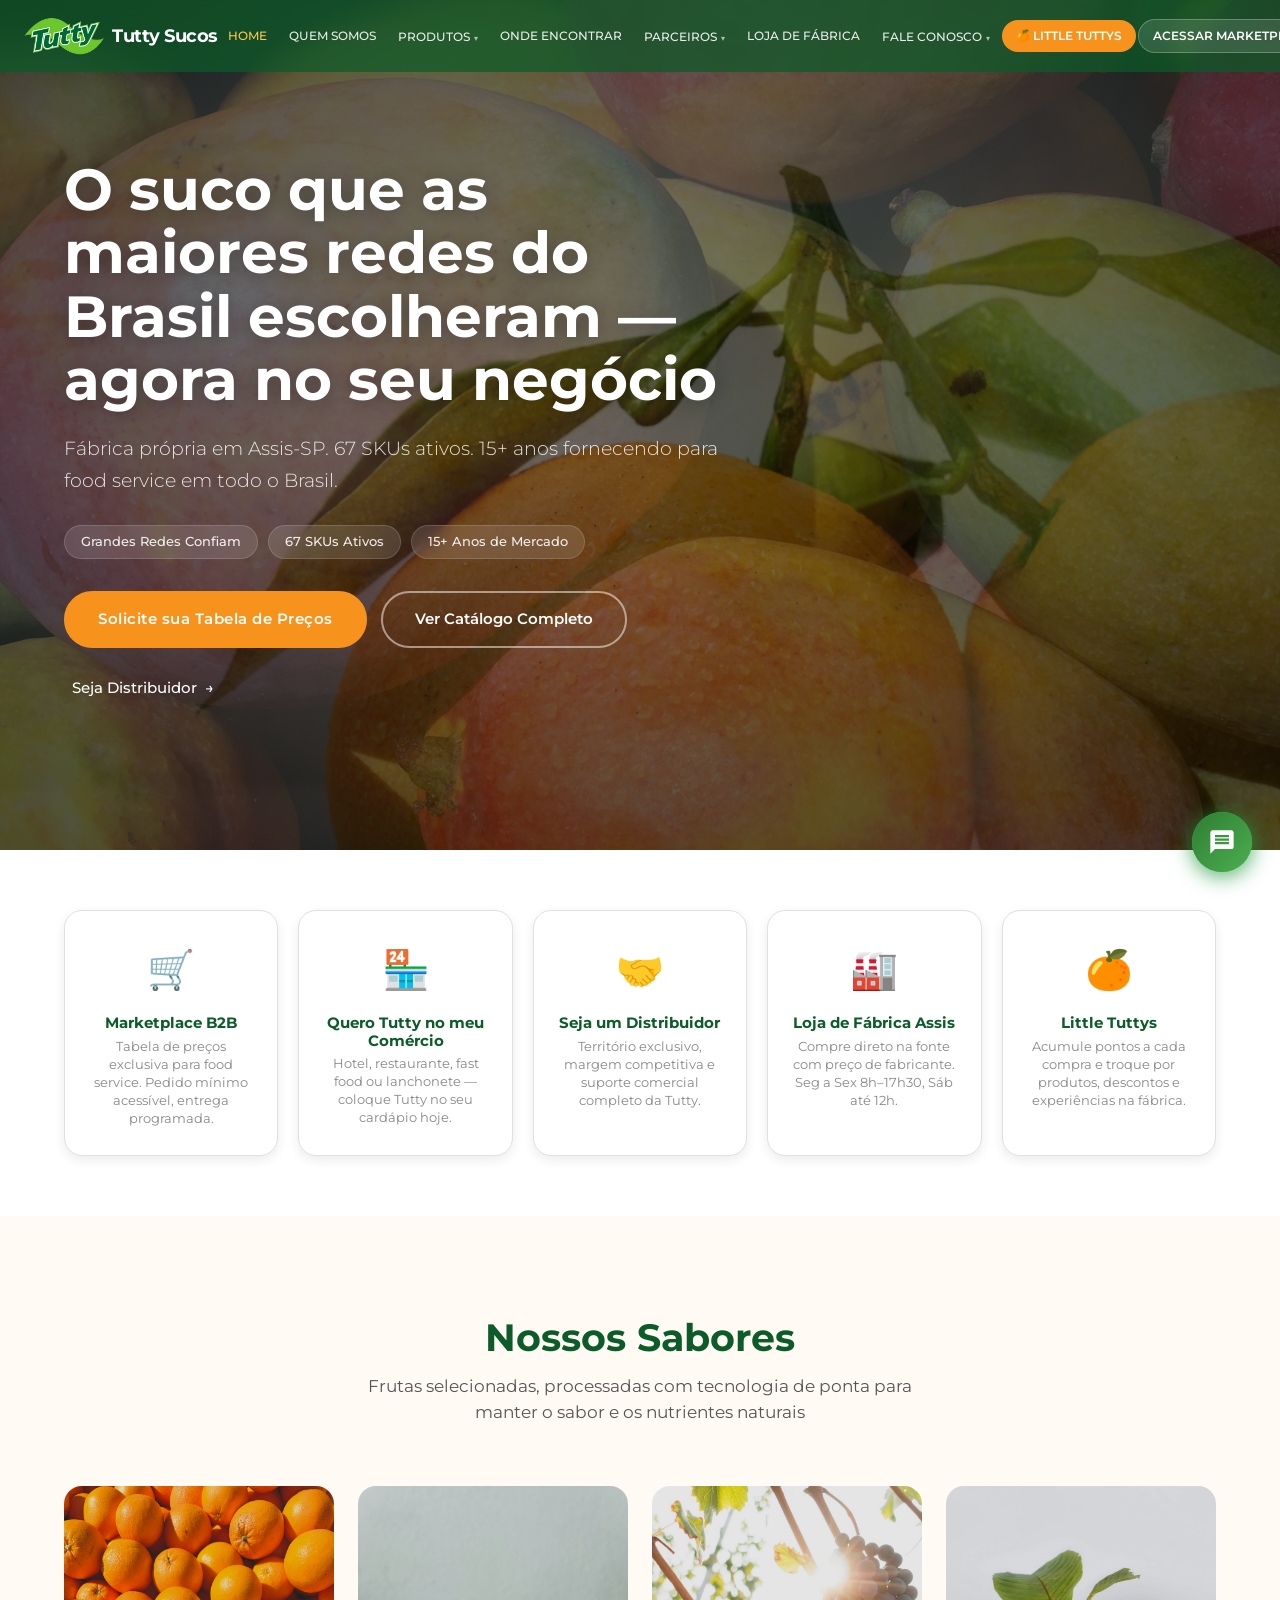
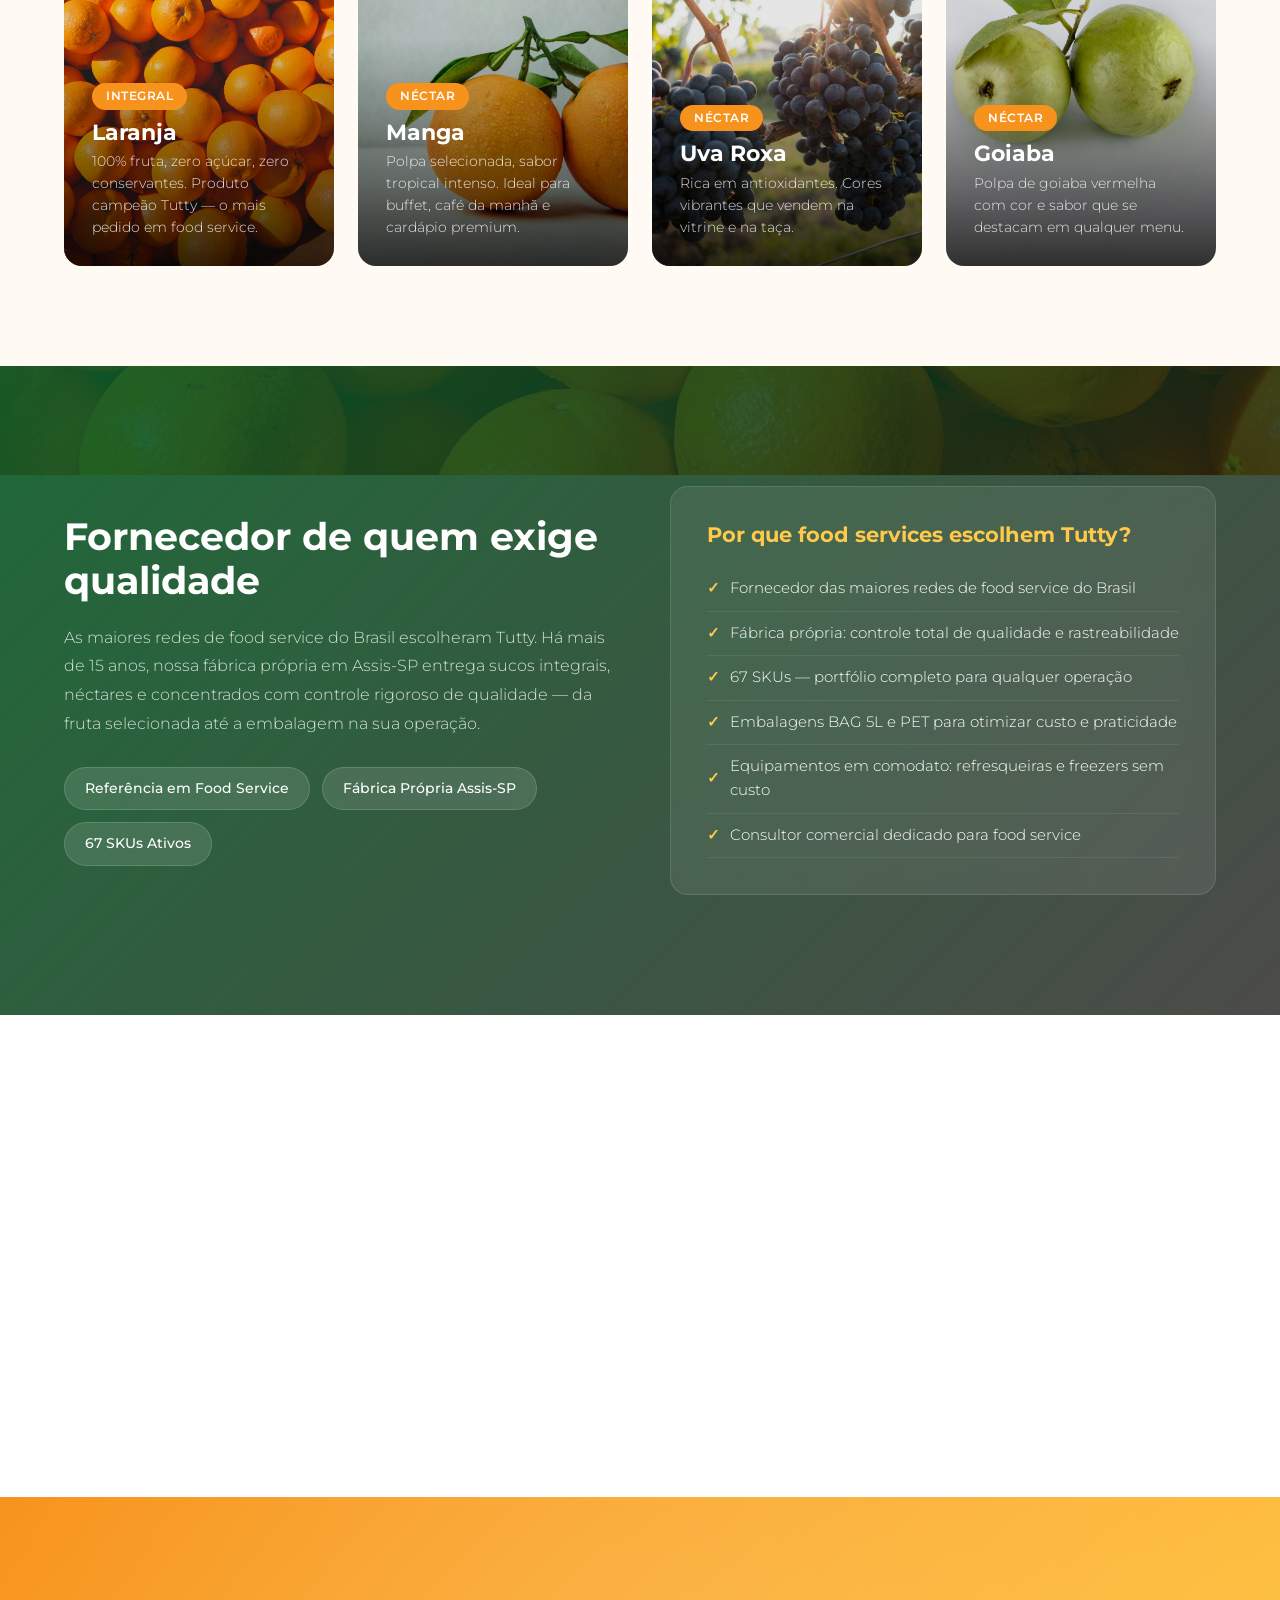
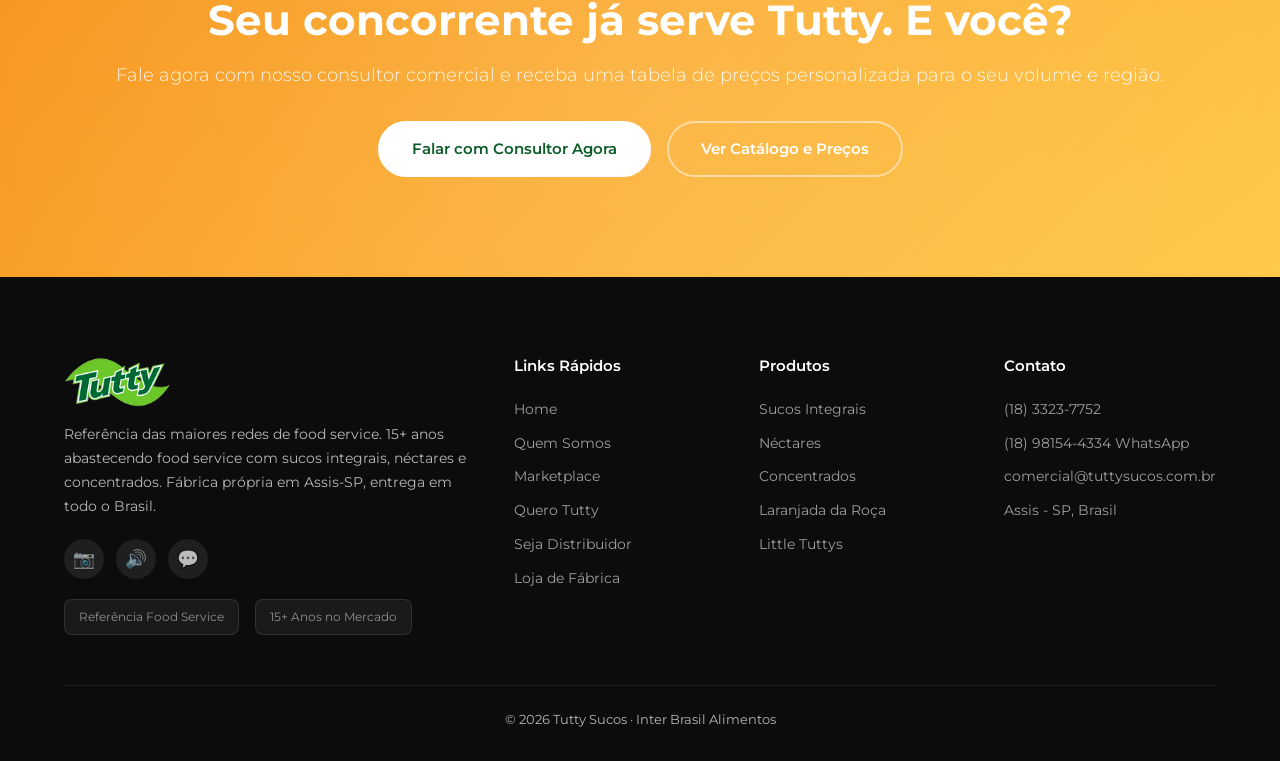
==== commit f89f8fdd: "fix: remove todas as menções ao Habib's — substituído por 'maiores redes de food service'" ====
--- a/index.html
+++ b/index.html
@@ -163,10 +163,10 @@
       <div class="hero-float" style="background-image: url('assets/download-1-2.jpg');"></div>
       <div class="container">
         <div class="hero-content reveal">
-          <h1>O suco que o Habib's escolheu &mdash; agora no seu negócio</h1>
+          <h1>O suco que as maiores redes do Brasil escolheram &mdash; agora no seu negócio</h1>
           <p>Fábrica própria em Assis-SP. 67 SKUs ativos. 15+ anos fornecendo para food service em todo o Brasil.</p>
           <div class="hero-badges">
-            <span class="hero-badge">Fornecedor Habib's</span>
+            <span class="hero-badge">Grandes Redes Confiam</span>
             <span class="hero-badge">67 SKUs Ativos</span>
             <span class="hero-badge">15+ Anos de Mercado</span>
           </div>
@@ -274,9 +274,9 @@
         <div class="parallax-content">
           <div class="parallax-text reveal">
             <h2>Fornecedor de quem exige qualidade</h2>
-            <p>O Habib's escolheu Tutty. Hotéis, restaurantes e redes de fast food em todo o Brasil também. Há mais de 15 anos, nossa fábrica própria em Assis-SP entrega sucos integrais, néctares e concentrados com controle rigoroso de qualidade — da fruta selecionada até a embalagem na sua operação.</p>
+            <p>As maiores redes de food service do Brasil escolheram Tutty. Há mais de 15 anos, nossa fábrica própria em Assis-SP entrega sucos integrais, néctares e concentrados com controle rigoroso de qualidade — da fruta selecionada até a embalagem na sua operação.</p>
             <div class="parallax-badges">
-              <span class="parallax-badge">Fornecedor Habib's</span>
+              <span class="parallax-badge">Referência em Food Service</span>
               <span class="parallax-badge">Fábrica Própria Assis-SP</span>
               <span class="parallax-badge">67 SKUs Ativos</span>
             </div>
@@ -284,7 +284,7 @@
           <div class="parallax-card reveal reveal-delay-2">
             <h3>Por que food services escolhem Tutty?</h3>
             <ul>
-              <li>Fornecedor oficial do Habib's — referência comprovada</li>
+              <li>Fornecedor das maiores redes de food service do Brasil</li>
               <li>Fábrica própria: controle total de qualidade e rastreabilidade</li>
               <li>67 SKUs — portfólio completo para qualquer operação</li>
               <li>Embalagens BAG 5L e PET para otimizar custo e praticidade</li>
@@ -306,7 +306,7 @@
           <p>De redes nacionais de fast food a hotéis boutique — 15+ anos servindo os melhores do food service</p>
         </div>
         <div class="trust-chips reveal">
-          <span class="chip">Habib's</span>
+          <span class="chip">Grandes Redes</span>
           <span class="chip">Redes de Hotelaria</span>
           <span class="chip">Fast Food</span>
           <span class="chip">Restaurantes</span>
@@ -343,14 +343,14 @@
       <div class="footer-grid reveal">
         <div class="footer-brand">
           <img src="images/brands/logo-footer.png" alt="Tutty Sucos" loading="lazy">
-          <p>Fornecedor oficial do Habib's. 15+ anos abastecendo food service com sucos integrais, néctares e concentrados. Fábrica própria em Assis-SP, entrega em todo o Brasil.</p>
+          <p>Referência das maiores redes de food service. 15+ anos abastecendo food service com sucos integrais, néctares e concentrados. Fábrica própria em Assis-SP, entrega em todo o Brasil.</p>
           <div class="footer-social">
             <a href="https://www.instagram.com/tuttysucos/" target="_blank" rel="noopener" aria-label="Instagram">&#128247;</a>
             <a href="https://www.facebook.com/tuttysucos/" target="_blank" rel="noopener" aria-label="Facebook">&#128266;</a>
             <a href="https://wa.me/5518981544334" target="_blank" rel="noopener" aria-label="WhatsApp">&#128172;</a>
           </div>
           <div class="footer-seals">
-            <span class="footer-seal">Fornecedor Habib's</span>
+            <span class="footer-seal">Referência Food Service</span>
             <span class="footer-seal">15+ Anos no Mercado</span>
           </div>
         </div>
